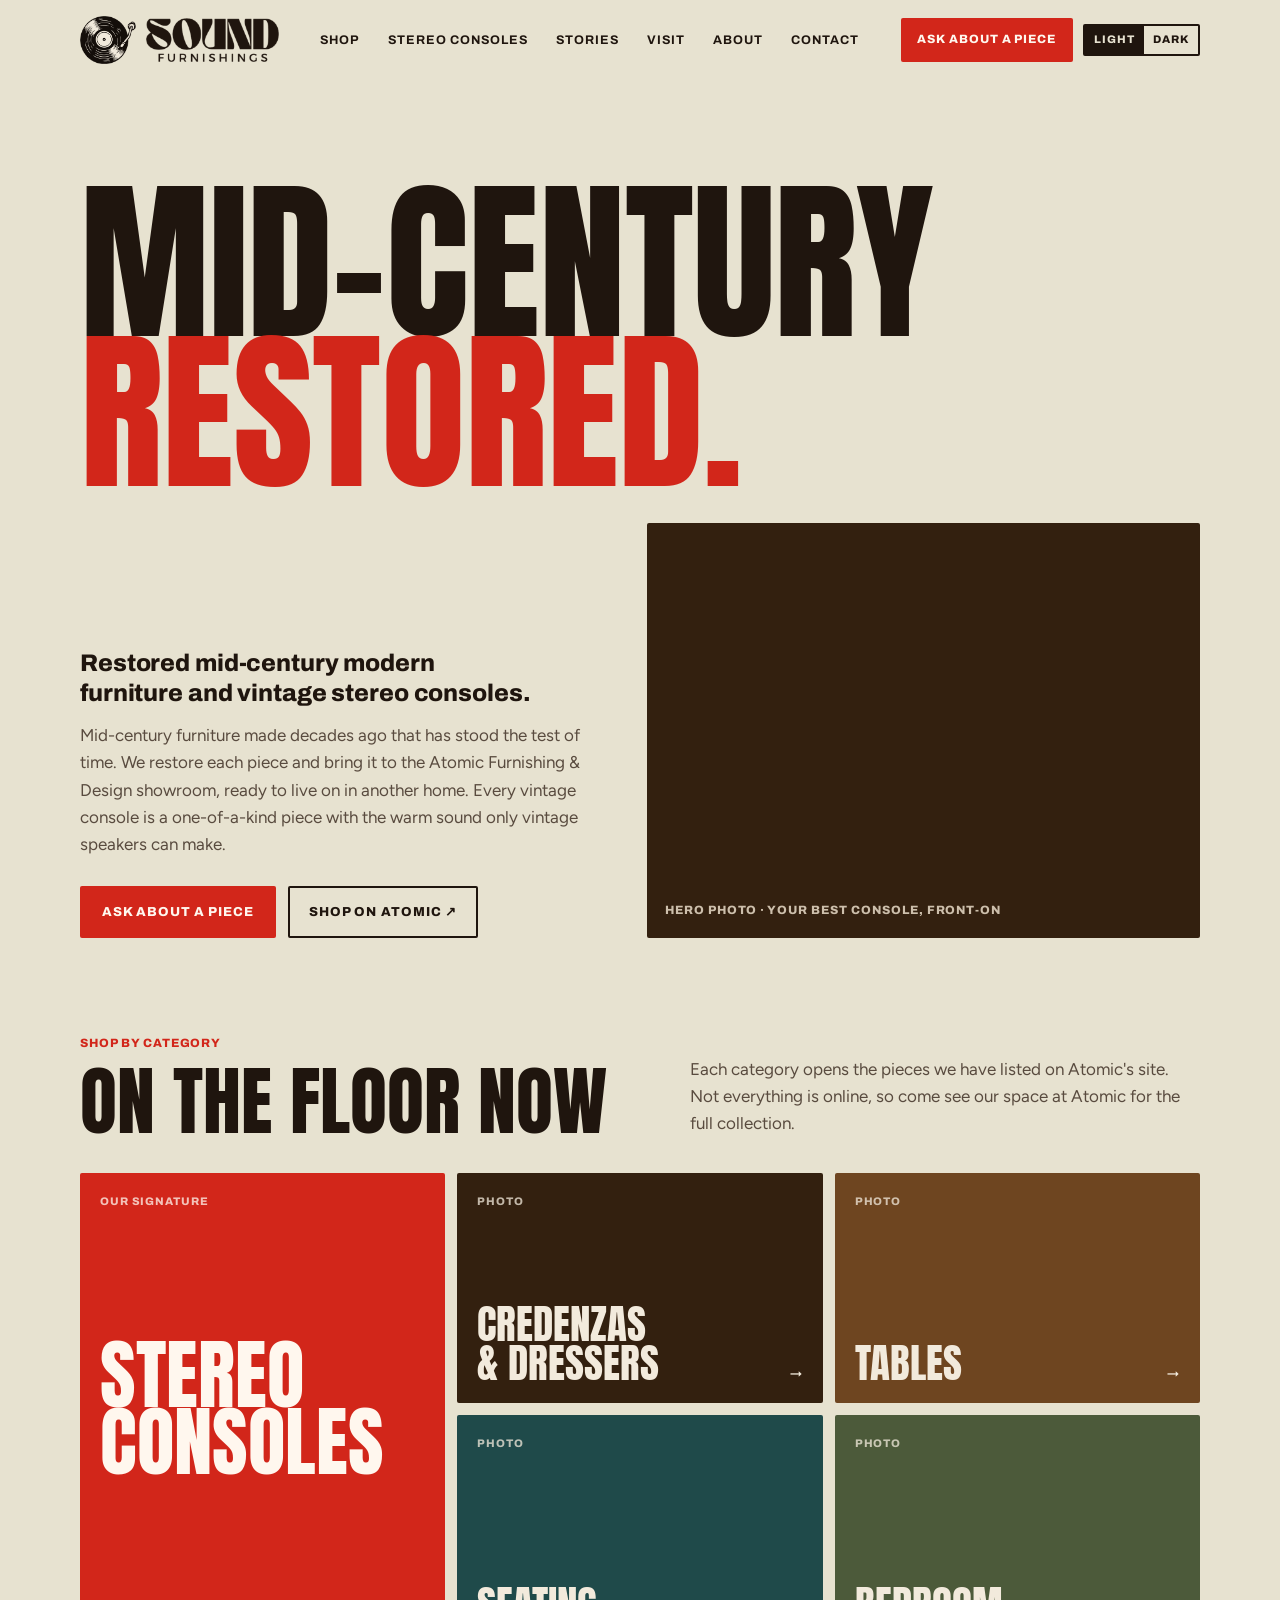
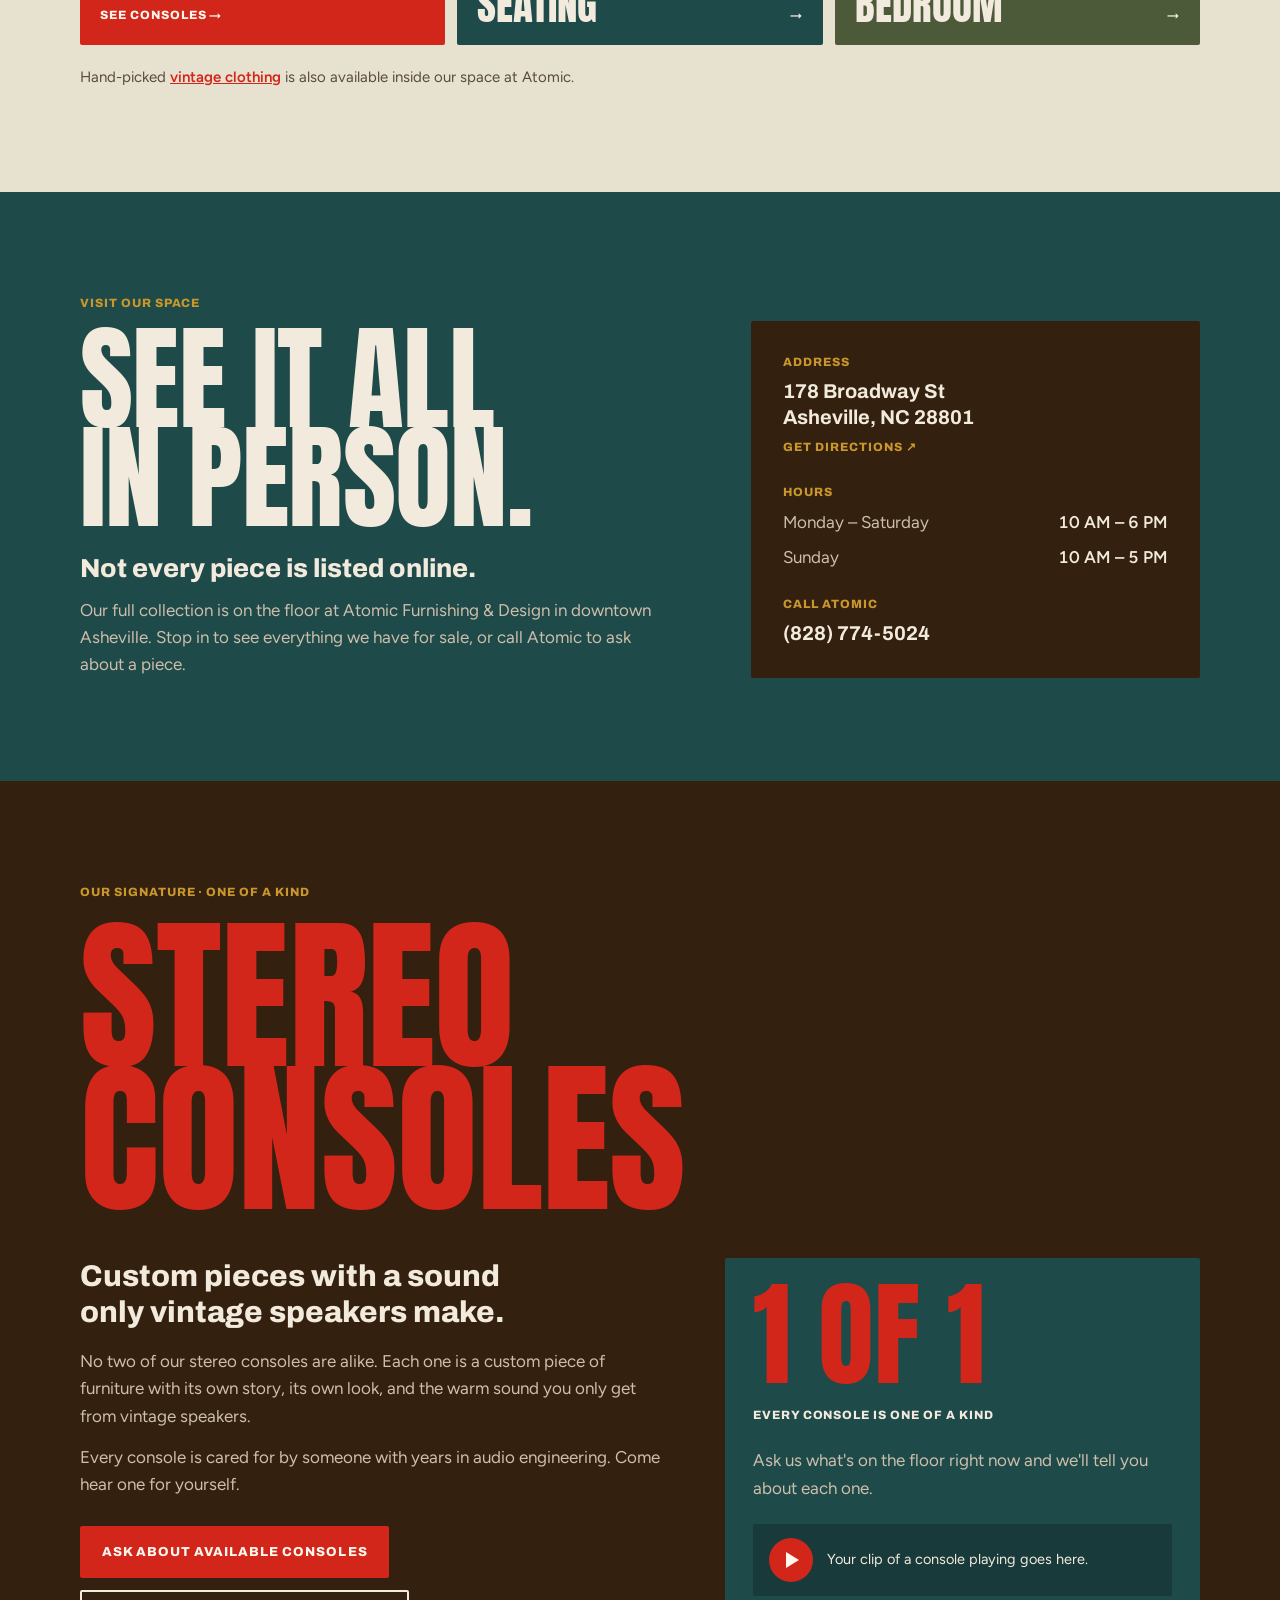
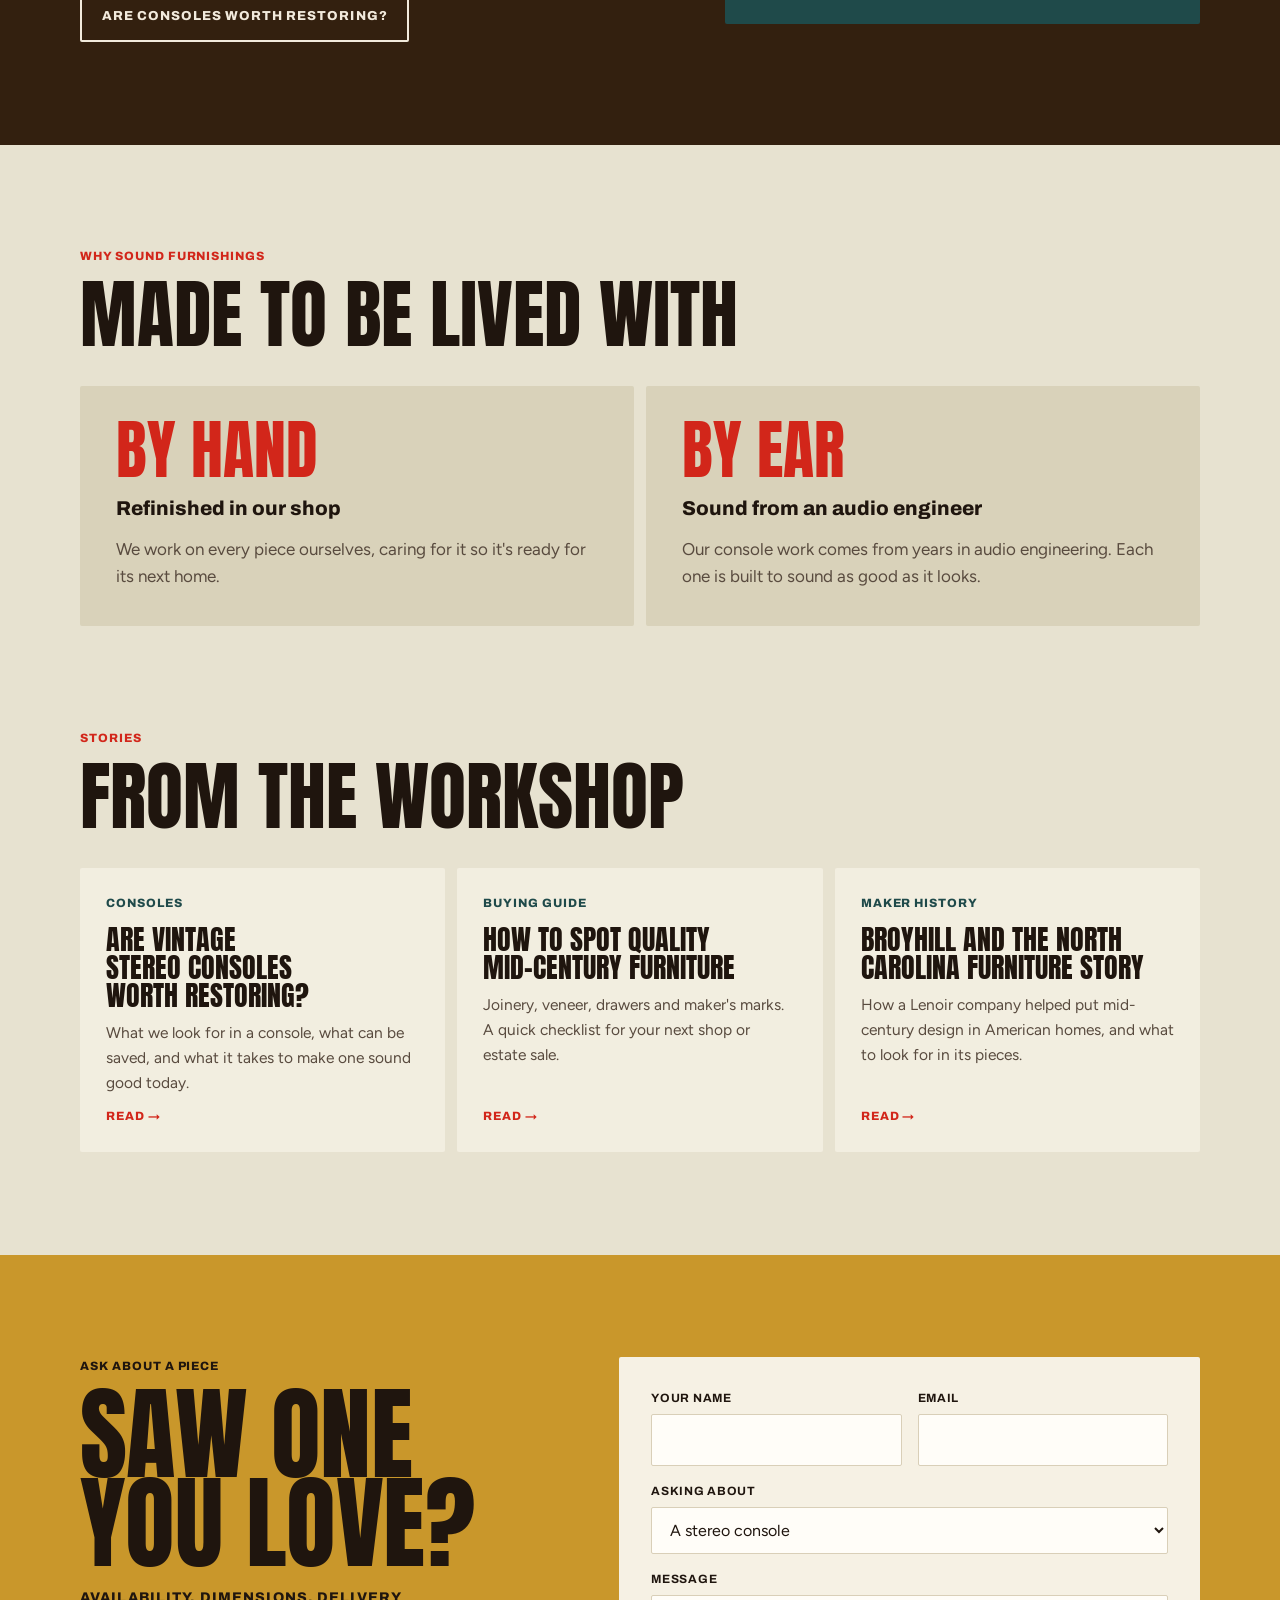
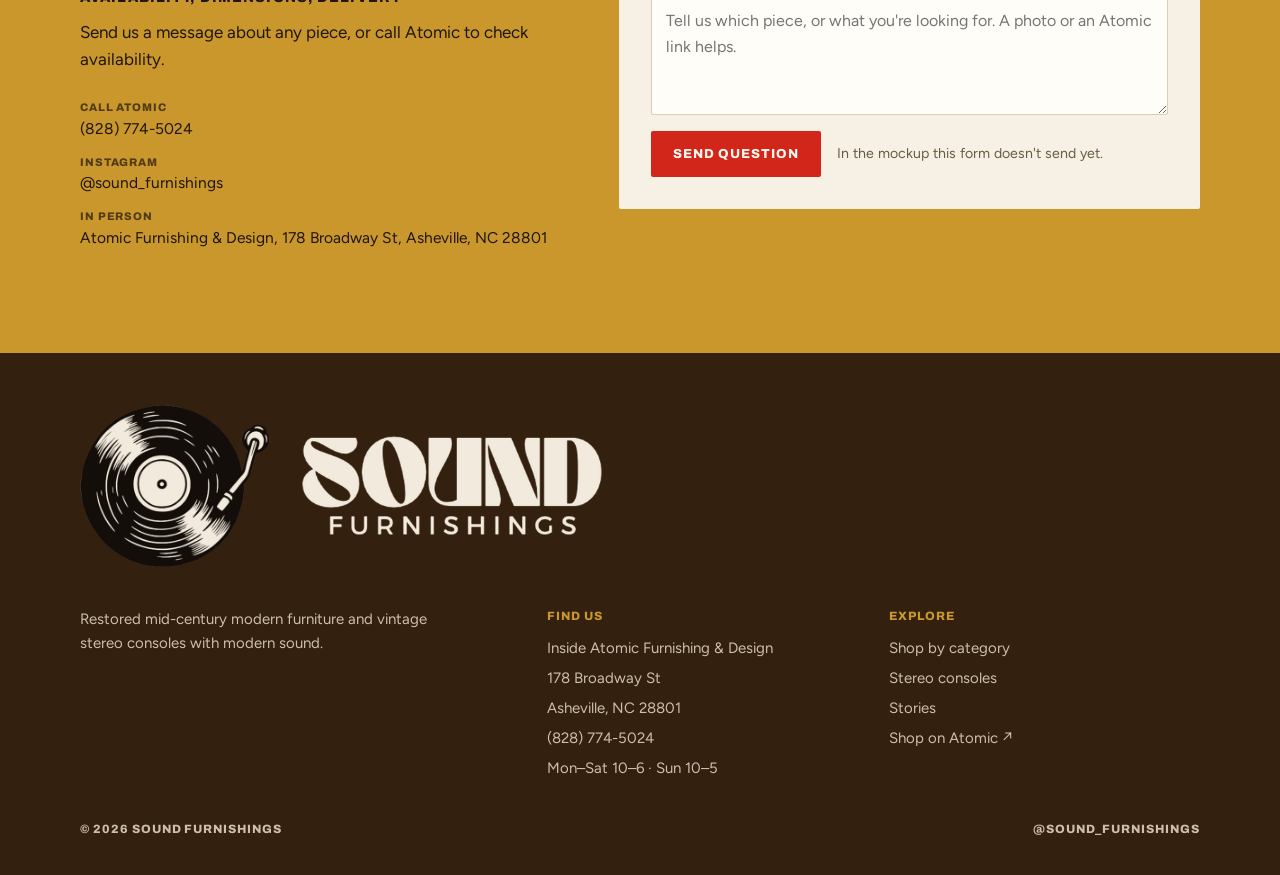
==== index.html @ 441b8314 "Add initial site index page Co-Authored-By: Claude Sonnet 5 <noreply@anthropic.com>" ====
<!doctype html>
<html lang="en">
<head>
<meta charset="utf-8">
<meta name="viewport" content="width=device-width, initial-scale=1">
<meta name="description" content="Restored mid-century modern furniture and vintage stereo consoles. Visit our space inside Atomic Furnishing &amp; Design, 178 Broadway St, Asheville, NC.">
<meta name="theme-color" content="#33200F">
<title>Sound Furnishings | Restored Mid-Century Furniture &amp; Stereo Consoles</title>
<link rel="icon" type="image/png" href="[data-uri]">
<link rel="preconnect" href="https://fonts.googleapis.com">
<link rel="preconnect" href="https://fonts.gstatic.com" crossorigin>
<link rel="stylesheet" href="https://fonts.googleapis.com/css2?family=Anton&family=Archivo:wght@600;700;800&family=Figtree:wght@400;500;600&display=swap">
<style>
/* Layout: poster-scale condensed words paired with tiny caps labels. Flat color fields only: walnut, mustard, teal, MCM red. No rules or illustrations. */
:root{
  --bg:#E7E2D0;
  --surface:#F2EEE0;
  --ink:#1F150E;
  --ink-soft:#594B3F;
  --field:#D9D2BA;
  --red:#D2261A;
  --walnut:#33200F;
  --mustard:#C9972B;
  --teal:#1F4A4A;
  --on-dark:#F2EADC;
  --on-dark-soft:#CDBFAC;
  --font-display:"Anton","Impact","Arial Narrow Bold",sans-serif;
  --font-label:"Archivo","Helvetica Neue",Arial,sans-serif;
  --font-body:"Figtree",system-ui,-apple-system,"Segoe UI",sans-serif;
  --wrap:1200px;
  color-scheme:light;
}
@media (prefers-color-scheme: dark){:root:not([data-theme="light"]){
  --bg:#14100C;--surface:#1D1712;--ink:#F0E7D9;--ink-soft:#B9AC9B;--field:#2A211A;
  --red:#EE4636;--walnut:#2B1B0E;--mustard:#D9AA44;--teal:#2C6363;--on-dark:#F2EADC;--on-dark-soft:#CDBFAC;color-scheme:dark}}
:root[data-theme="dark"]{
  --bg:#14100C;--surface:#1D1712;--ink:#F0E7D9;--ink-soft:#B9AC9B;--field:#2A211A;
  --red:#EE4636;--walnut:#2B1B0E;--mustard:#D9AA44;--teal:#2C6363;--on-dark:#F2EADC;--on-dark-soft:#CDBFAC;color-scheme:dark}

*{box-sizing:border-box}
body{background:var(--bg);color:var(--ink);font-family:var(--font-body);font-size:17px;line-height:1.6}
a{color:inherit}
p{margin:0}
:focus-visible{outline:3px solid var(--mustard);outline-offset:3px}
.wrap{max-width:var(--wrap);margin-inline:auto;padding-inline:clamp(16px,4vw,40px)}

/* Type system: big + small */
.giant{font-family:var(--font-display);font-weight:400;text-transform:uppercase;line-height:.86;letter-spacing:-.005em;margin:0;color:var(--red)}
.label{font-family:var(--font-label);font-weight:800;font-size:12px;letter-spacing:.08em;text-transform:uppercase;margin:0}
h1,h2,h3{margin:0;text-wrap:balance}
h2.head{font-family:var(--font-display);font-weight:400;text-transform:uppercase;font-size:clamp(40px,6vw,76px);line-height:.92}

/* Buttons */
.btn{display:inline-flex;align-items:center;gap:.5em;font-family:var(--font-label);font-weight:800;font-size:13px;letter-spacing:.08em;text-transform:uppercase;text-decoration:none;padding:1.05em 1.5em;border-radius:2px;border:2px solid transparent;cursor:pointer;transition:background .15s,color .15s}
.btn-primary{background:var(--red);color:#FFF7EE}
.btn-primary:hover{background:var(--ink);color:var(--bg)}
.btn-ghost{border-color:currentColor}
.btn-ghost:hover{background:var(--ink);color:var(--bg);border-color:var(--ink)}

/* Header */
header.site{position:sticky;top:env(safe-area-inset-top,0px);z-index:10;background:var(--bg)}
.bar{display:flex;align-items:center;justify-content:space-between;gap:20px;padding-block:16px}
.logo{display:inline-flex;align-items:center;text-decoration:none}
.logo{gap:10px}
.logo img{display:block;height:auto}
.logo .rec{width:clamp(44px,5vw,56px)}
.logo .wm{width:clamp(110px,12vw,133px)}
.wm-cream{display:none!important}
@media (prefers-color-scheme: dark){:root:not([data-theme="light"]) .wm-ink{display:none!important}:root:not([data-theme="light"]) .wm-cream{display:block!important}}
:root[data-theme="dark"] .wm-ink{display:none!important}
:root[data-theme="dark"] .wm-cream{display:block!important}
nav.main{display:flex;align-items:center;gap:28px}
nav.main a{font-family:var(--font-label);font-weight:700;font-size:12.5px;letter-spacing:.08em;text-transform:uppercase;text-decoration:none}
nav.main a:hover{color:var(--red)}
.menu-btn{display:none;background:var(--ink);color:var(--bg);border:0;font-family:var(--font-label);font-weight:800;font-size:12px;letter-spacing:.08em;text-transform:uppercase;padding:.8em 1.1em;border-radius:2px}
.header-cta{padding:.85em 1.2em;font-size:12px}
@media (max-width:880px){
  nav.main{display:none;position:absolute;left:0;right:0;top:100%;flex-direction:column;align-items:flex-start;gap:4px;background:var(--surface);padding:12px clamp(16px,4vw,40px) 20px}
  nav.main.open{display:flex}
  nav.main a{padding:10px 0;font-size:15px}
  .menu-btn{display:inline-block}
  .header-cta{display:none}
}

/* Theme toggle */
.theme-toggle{display:inline-flex;border:2px solid var(--ink);border-radius:2px;overflow:hidden}
.theme-toggle button{background:transparent;color:var(--ink);border:0;font-family:var(--font-label);font-weight:800;font-size:11px;letter-spacing:.08em;text-transform:uppercase;padding:.75em .85em;cursor:pointer;line-height:1}
.theme-toggle button[aria-pressed="true"]{background:var(--ink);color:var(--bg)}
.theme-toggle button:not([aria-pressed="true"]):hover{color:var(--red)}
@media (max-width:520px){
  .bar{gap:10px}
  .logo .rec{display:none}
  .logo .wm{width:104px}
  .theme-toggle button{padding:.7em .6em;font-size:10.5px}
  .menu-btn{padding:.75em .8em}
}

/* Hero */
.hero{padding-block:clamp(36px,6vw,72px) clamp(56px,8vw,96px)}
.hero .top{display:flex;justify-content:space-between;gap:16px;flex-wrap:wrap}
.hero .giant{font-size:clamp(60px,13.6vw,196px);margin-block:clamp(20px,3vw,36px)}
.hero .giant span{display:block}
.hero .giant .ink{color:var(--ink)}
.hero-grid{display:grid;grid-template-columns:1fr 1.1fr;gap:clamp(28px,5vw,64px);align-items:end}
.hero-grid>*{min-width:0}
.hero h1{font-family:var(--font-label);font-weight:800;font-size:clamp(19px,2vw,24px);line-height:1.25;letter-spacing:-.005em}
.hero .lede{margin-top:14px;color:var(--ink-soft);max-width:32em}
.actions{display:flex;flex-wrap:wrap;gap:12px;margin-top:28px}
.photo{position:relative;background:var(--walnut);color:var(--on-dark-soft);border-radius:2px;display:flex;align-items:flex-end;padding:18px;max-width:100%}
.photo.hero-photo{aspect-ratio:4/3}
@media (max-width:880px){.hero-grid{grid-template-columns:1fr}}

/* Categories */
section{padding-block:clamp(56px,8vw,104px)}
.sec-head{display:flex;justify-content:space-between;align-items:end;gap:24px;flex-wrap:wrap;margin-bottom:36px}
.sec-head .label{margin-bottom:14px;color:var(--red)}
.sec-head .note{color:var(--ink-soft);max-width:30em}
.cats{display:grid;grid-template-columns:repeat(3,1fr);gap:12px}
.cat{display:flex;flex-direction:column;justify-content:space-between;gap:24px;min-height:230px;padding:20px;border-radius:2px;text-decoration:none;color:var(--on-dark);background:var(--tone)}
.cat h3{font-family:var(--font-display);font-weight:400;text-transform:uppercase;font-size:clamp(30px,3.2vw,42px);line-height:.95}
.cat .foot{display:flex;justify-content:space-between;gap:12px;align-items:end}
.cat .label{opacity:.75;font-size:11px}
.cat .go{font-family:var(--font-label);font-weight:800;font-size:12px;letter-spacing:.08em;text-transform:uppercase}
.cat:hover h3{color:var(--bg)}
.cat.feature{grid-row:span 2;min-height:472px;background:var(--red);color:#FFF7EE}
.cat.feature h3{font-size:clamp(48px,6vw,84px);line-height:.88}
.cat.feature:hover h3{color:var(--walnut)}
.extra{margin-top:20px;font-size:15px;color:var(--ink-soft)}
.extra a{color:var(--red);font-weight:600}
@media (max-width:880px){.cats{grid-template-columns:1fr 1fr}.cat.feature{grid-row:auto;grid-column:span 2;min-height:300px}}
@media (max-width:520px){.cats{grid-template-columns:1fr}.cat.feature{grid-column:auto}.cat{min-height:180px}}

/* Visit */
.visit{background:var(--teal);color:var(--on-dark)}
.visit .label{color:var(--mustard)}
.visit .giant{color:var(--on-dark);font-size:clamp(56px,9vw,128px);margin-block:16px 26px}
.visit-grid{display:grid;grid-template-columns:1.15fr .85fr;gap:clamp(32px,5vw,72px);align-items:end}
.visit-grid>*{min-width:0}
.visit-h{font-family:var(--font-label);font-weight:800;font-size:clamp(20px,2.2vw,26px);line-height:1.2;margin-bottom:12px}
.visit-copy{color:var(--on-dark-soft);max-width:34em}
.visit-card{background:var(--walnut);border-radius:2px;padding:clamp(22px,3vw,32px);display:grid;gap:24px}
.visit-card .label{margin-bottom:6px}
.big-line{font-family:var(--font-label);font-weight:700;font-size:20px;line-height:1.3}
.big-line a{text-decoration:none}
.maplink{display:inline-block;margin-top:8px;font-family:var(--font-label);font-weight:800;font-size:12px;letter-spacing:.08em;text-transform:uppercase;color:var(--mustard);text-decoration:none}
.hours{margin:0;display:grid;gap:8px;font-variant-numeric:tabular-nums}
.hours div{display:flex;justify-content:space-between;gap:16px;flex-wrap:wrap}
.hours dt{color:var(--on-dark-soft)}
.hours dd{margin:0;font-weight:600}
@media (max-width:880px){.visit-grid{grid-template-columns:1fr}}

/* Signature */
.signature{background:var(--walnut);color:var(--on-dark)}
.signature .label{color:var(--mustard)}
.signature .giant{font-size:clamp(64px,13vw,188px);margin-block:22px clamp(28px,4vw,48px)}
.sig-grid{display:grid;grid-template-columns:1.1fr .9fr;gap:clamp(32px,5vw,72px);align-items:start}
.sig-grid>*{min-width:0}
.signature h2{font-family:var(--font-label);font-weight:800;font-size:clamp(22px,2.4vw,30px);line-height:1.2;margin-bottom:18px}
.signature .body{color:var(--on-dark-soft);max-width:36em;display:grid;gap:14px}
.signature .btn-ghost{color:var(--on-dark)}
.signature .btn-ghost:hover{background:var(--on-dark);color:var(--walnut);border-color:var(--on-dark)}
.spec{background:var(--teal);border-radius:2px;padding:28px;display:grid;gap:22px}
.oneofone{font-family:var(--font-display);text-transform:uppercase;color:var(--red);font-size:clamp(72px,9vw,128px);line-height:.85;margin:0}
.spec dl{margin:0;display:grid;gap:18px}
.spec dt{font-family:var(--font-label);font-weight:800;font-size:11.5px;letter-spacing:.08em;text-transform:uppercase;color:var(--mustard);margin-bottom:2px}
.spec dd{margin:0;font-size:16px}
.listen{display:flex;align-items:center;gap:14px;background:rgba(0,0,0,.22);padding:14px 16px;border-radius:2px;font-size:14.5px}
.play{flex:none;width:44px;height:44px;border-radius:50%;background:var(--red);display:grid;place-items:center}
.play::before{content:"";border-left:13px solid #FFF7EE;border-block:8px solid transparent;margin-left:4px}
@media (max-width:880px){.sig-grid{grid-template-columns:1fr}}

/* Pillars */
.pillars{display:grid;grid-template-columns:1fr 1fr;gap:12px}
.pillar{background:var(--field);border-radius:2px;padding:clamp(24px,3vw,36px);display:grid;gap:12px;align-content:start}
.pillar .num{font-family:var(--font-display);font-size:clamp(44px,5vw,64px);line-height:.9;color:var(--red);text-transform:uppercase}
.pillar h3{font-family:var(--font-label);font-weight:800;font-size:20px}
.pillar p{color:var(--ink-soft)}
@media (max-width:700px){.pillars{grid-template-columns:1fr}}

/* Stories */
.stories{display:grid;grid-template-columns:repeat(3,1fr);gap:12px}
.story{background:var(--surface);border-radius:2px;padding:26px;display:flex;flex-direction:column;gap:12px;text-decoration:none}
.story .label{color:var(--teal)}
.story h3{font-family:var(--font-display);font-weight:400;text-transform:uppercase;font-size:28px;line-height:1}
.story p{color:var(--ink-soft);font-size:15.5px}
.story .more{margin-top:auto;font-family:var(--font-label);font-weight:800;font-size:12px;letter-spacing:.08em;text-transform:uppercase;color:var(--red)}
.story:hover h3{color:var(--red)}
@media (prefers-color-scheme: dark){:root:not([data-theme="light"]) .story .label{color:var(--mustard)}}
:root[data-theme="dark"] .story .label{color:var(--mustard)}
@media (max-width:880px){.stories{grid-template-columns:1fr}}

/* Ask */
.ask{background:var(--mustard);color:#1F150E}
.ask-grid{display:grid;grid-template-columns:.9fr 1.1fr;gap:clamp(32px,5vw,72px);align-items:start}
.ask-grid>*{min-width:0}
.ask .giant{color:#1F150E;font-size:clamp(56px,8vw,112px);margin-block:14px 20px}
.ask .intro{max-width:28em}
.ask .direct{margin-top:26px;display:grid;gap:12px;font-size:15.5px}
.ask .direct .label{font-size:11px;opacity:.7;display:block}
form{display:grid;grid-template-columns:1fr 1fr;gap:16px;background:#F6F1E4;padding:clamp(20px,3vw,32px);border-radius:2px}
.field{display:grid;gap:6px;min-width:0}
.field.full{grid-column:1/-1}
label{font-family:var(--font-label);font-weight:700;font-size:12px;letter-spacing:.06em;text-transform:uppercase}
input,select,textarea{font:inherit;font-size:16px;color:#1F150E;background:#FFFDF8;border:1px solid #D9CFB8;border-radius:2px;padding:.75em .85em;width:100%;color-scheme:light}
textarea{min-height:120px;resize:vertical}
input:focus,select:focus,textarea:focus{outline:2px solid var(--red);outline-offset:1px}
.form-foot{grid-column:1/-1;display:flex;align-items:center;gap:16px;flex-wrap:wrap}
.form-foot small{color:#6B5B44}
.form-foot .btn-primary:hover{background:#1F150E;color:#F6F1E4}
.sent{grid-column:1/-1;padding:14px 16px;border-radius:2px;background:#1F4A4A;color:#F2EADC}
@media (max-width:880px){.ask-grid{grid-template-columns:1fr}}
@media (max-width:520px){form{grid-template-columns:1fr}}

/* Footer */
footer{background:var(--walnut);color:var(--on-dark-soft);padding-block:52px 36px;font-size:15px}
.foot-logo{display:flex;align-items:center;gap:clamp(16px,3vw,32px);margin-bottom:40px;flex-wrap:wrap}
.foot-logo img{display:block;height:auto;max-width:100%}
.foot-logo img:first-child{width:clamp(110px,16vw,190px)}
.foot-logo img:last-child{width:clamp(180px,26vw,300px)}
.foot-grid{display:grid;grid-template-columns:1.4fr 1fr 1fr;gap:32px}
footer .label{color:var(--mustard);margin-bottom:10px}
footer ul{list-style:none;margin:0;padding:0;display:grid;gap:6px}
footer a{text-decoration:none}
footer a:hover{color:var(--on-dark)}
.foot-base{margin-top:40px;display:flex;justify-content:space-between;gap:12px;flex-wrap:wrap}
.foot-base .label{color:var(--on-dark-soft);margin:0}
@media (max-width:760px){.foot-grid{grid-template-columns:1fr}}

.mock-flag{background:var(--ink);color:var(--bg);font-family:var(--font-label);font-weight:700;font-size:12px;letter-spacing:.06em;text-transform:uppercase;text-align:center;padding:9px 16px}

html{-webkit-text-size-adjust:100%}
body{margin:0}
img{max-width:100%}
[hidden]{display:none!important}
</style>
</head>
<body>
<header class="site">
  <div class="wrap bar">
    <a class="logo" href="#top" aria-label="Sound Furnishings home"><img class="rec" src="[data-uri]" alt="" width="56" height="48"><img class="wm wm-ink" src="[data-uri]" alt="Sound Furnishings" width="133" height="44"><img class="wm wm-cream" src="[data-uri]" alt="Sound Furnishings" width="133" height="44"></a>
    <nav class="main" id="nav" aria-label="Main">
      <a href="#shop">Shop</a>
      <a href="#consoles">Stereo Consoles</a>
      <a href="#stories">Stories</a>
      <a href="#visit">Visit</a>
      <a href="#about">About</a>
      <a href="#ask">Contact</a>
    </nav>
    <div style="display:flex;gap:10px;align-items:center">
      <a class="btn btn-primary header-cta" href="#ask">Ask about a piece</a>
      <div class="theme-toggle" role="group" aria-label="Color theme">
        <button type="button" id="t-light" data-set="light">Light</button>
        <button type="button" id="t-dark" data-set="dark">Dark</button>
      </div>
      <button class="menu-btn" id="menuBtn" aria-expanded="false" aria-controls="nav">Menu</button>
    </div>
  </div>
</header>

<main id="top">
  <section class="hero">
    <div class="wrap">
      <p class="giant" aria-hidden="true"><span class="ink">Mid-Century</span><span>Restored.</span></p>
      <div class="hero-grid">
        <div>
          <h1>Restored mid-century modern furniture and vintage stereo consoles.</h1>
          <p class="lede">Mid-century furniture made decades ago that has stood the test of time. We restore each piece and bring it to the Atomic Furnishing &amp; Design showroom, ready to live on in another home. Every vintage console is a one-of-a-kind piece with the warm sound only vintage speakers can make.</p>
          <div class="actions">
            <a class="btn btn-primary" href="#ask">Ask about a piece</a>
            <a class="btn btn-ghost" href="https://atomicfurnishings.com/collections/sound-furnishings">Shop on Atomic ↗</a>
          </div>
        </div>
        <div class="photo hero-photo" role="img" aria-label="Photo placeholder"><span class="label">Hero photo · your best console, front-on</span></div>
      </div>
    </div>
  </section>

  <section id="shop" style="padding-top:0">
    <div class="wrap">
      <div class="sec-head">
        <div>
          <p class="label">Shop by category</p>
          <h2 class="head">On the floor now</h2>
        </div>
        <p class="note">Each category opens the pieces we have listed on Atomic's site. Not everything is online, so come see our space at Atomic for the full collection.</p>
      </div>
      <div class="cats">
        <a class="cat feature" href="#consoles">
          <span class="label">Our signature</span>
          <h3>Stereo<br>Consoles</h3>
          <div class="foot"><span class="go">See consoles →</span></div>
        </a>
        <a class="cat" href="#" style="--tone:var(--walnut)">
          <span class="label">Photo</span>
          <div class="foot"><h3>Credenzas &amp; Dressers</h3><span class="go">→</span></div>
        </a>
        <a class="cat" href="#" style="--tone:#6E4520">
          <span class="label">Photo</span>
          <div class="foot"><h3>Tables</h3><span class="go">→</span></div>
        </a>
        <a class="cat" href="#" style="--tone:var(--teal)">
          <span class="label">Photo</span>
          <div class="foot"><h3>Seating</h3><span class="go">→</span></div>
        </a>
        <a class="cat" href="#" style="--tone:#4C5A3A">
          <span class="label">Photo</span>
          <div class="foot"><h3>Bedroom</h3><span class="go">→</span></div>
        </a>
      </div>
      <p class="extra">Hand-picked <a href="#visit">vintage clothing</a> is also available inside our space at Atomic.</p>
    </div>
  </section>

  <section class="visit" id="visit">
    <div class="wrap visit-grid">
      <div>
        <p class="label">Visit our space</p>
        <p class="giant" aria-hidden="true">See it all<br>in person.</p>
        <h2 class="visit-h">Not every piece is listed online.</h2>
        <p class="visit-copy">Our full collection is on the floor at Atomic Furnishing &amp; Design in downtown Asheville. Stop in to see everything we have for sale, or call Atomic to ask about a piece.</p>
      </div>
      <div class="visit-card">
        <div>
          <p class="label">Address</p>
          <p class="big-line">178 Broadway St<br>Asheville, NC 28801</p>
          <a class="maplink" href="https://www.google.com/maps/search/?api=1&amp;query=Atomic+Furnishing+and+Design+178+Broadway+St+Asheville+NC+28801">Get directions ↗</a>
        </div>
        <div>
          <p class="label">Hours</p>
          <dl class="hours">
            <div><dt>Monday – Saturday</dt><dd>10 AM – 6 PM</dd></div>
            <div><dt>Sunday</dt><dd>10 AM – 5 PM</dd></div>
          </dl>
        </div>
        <div>
          <p class="label">Call Atomic</p>
          <p class="big-line"><a href="tel:+18287745024">(828) 774-5024</a></p>
        </div>
      </div>
    </div>
  </section>

  <section class="signature" id="consoles">
    <div class="wrap">
      <p class="label">Our signature · One of a kind</p>
      <p class="giant" aria-hidden="true">Stereo<br>Consoles</p>
      <div class="sig-grid">
        <div>
          <h2>Custom pieces with a sound only vintage speakers make.</h2>
          <div class="body">
            <p>No two of our stereo consoles are alike. Each one is a custom piece of furniture with its own story, its own look, and the warm sound you only get from vintage speakers.</p>
            <p>Every console is cared for by someone with years in audio engineering. Come hear one for yourself.</p>
          </div>
          <div class="actions">
            <a class="btn btn-primary" href="#ask">Ask about available consoles</a>
            <a class="btn btn-ghost" href="#stories">Are consoles worth restoring?</a>
          </div>
        </div>
        <aside class="spec" aria-label="Every console is one of a kind">
          <p class="oneofone" aria-hidden="true">1 of 1</p>
          <p class="label" style="color:var(--on-dark)">Every console is one of a kind</p>
          <p style="color:var(--on-dark-soft)">Ask us what's on the floor right now and we'll tell you about each one.</p>
          <div class="listen"><span class="play" aria-hidden="true"></span><span>Your clip of a console playing goes here.</span></div>
        </aside>
      </div>
    </div>
  </section>

  <section id="about">
    <div class="wrap">
      <div class="sec-head">
        <div>
          <p class="label">Why Sound Furnishings</p>
          <h2 class="head">Made to be lived with</h2>
        </div>
      </div>
      <div class="pillars">
        <div class="pillar">
          <span class="num">By hand</span>
          <h3>Refinished in our shop</h3>
          <p>We work on every piece ourselves, caring for it so it's ready for its next home.</p>
        </div>
        <div class="pillar">
          <span class="num">By ear</span>
          <h3>Sound from an audio engineer</h3>
          <p>Our console work comes from years in audio engineering. Each one is built to sound as good as it looks.</p>
        </div>
      </div>
    </div>
  </section>

  <section id="stories" style="padding-top:0">
    <div class="wrap">
      <div class="sec-head">
        <div>
          <p class="label">Stories</p>
          <h2 class="head">From the workshop</h2>
        </div>
      </div>
      <div class="stories">
        <a class="story" href="#">
          <span class="label">Consoles</span>
          <h3>Are vintage stereo consoles worth restoring?</h3>
          <p>What we look for in a console, what can be saved, and what it takes to make one sound good today.</p>
          <span class="more">Read →</span>
        </a>
        <a class="story" href="#">
          <span class="label">Buying guide</span>
          <h3>How to spot quality mid-century furniture</h3>
          <p>Joinery, veneer, drawers and maker's marks. A quick checklist for your next shop or estate sale.</p>
          <span class="more">Read →</span>
        </a>
        <a class="story" href="#">
          <span class="label">Maker history</span>
          <h3>Broyhill and the North Carolina furniture story</h3>
          <p>How a Lenoir company helped put mid-century design in American homes, and what to look for in its pieces.</p>
          <span class="more">Read →</span>
        </a>
      </div>
    </div>
  </section>

  <section class="ask" id="ask">
    <div class="wrap ask-grid">
      <div>
        <p class="label">Ask about a piece</p>
        <p class="giant" aria-hidden="true">Saw one<br>you love?</p>
        <h2 class="label" style="font-size:14px;margin-bottom:10px">Availability, dimensions, delivery</h2>
        <p class="intro">Send us a message about any piece, or call Atomic to check availability.</p>
        <div class="direct">
          <div><span class="label">Call Atomic</span><a href="tel:+18287745024" style="text-decoration:none">(828) 774-5024</a></div>
          <div><span class="label">Instagram</span>@sound_furnishings</div>
          <div><span class="label">In person</span>Atomic Furnishing &amp; Design, 178 Broadway St, Asheville, NC 28801</div>
        </div>
      </div>
      <form id="askForm">
        <div class="field"><label for="f-name">Your name</label><input id="f-name" name="name" autocomplete="name" required></div>
        <div class="field"><label for="f-email">Email</label><input id="f-email" name="email" type="email" autocomplete="email" required></div>
        <div class="field full"><label for="f-type">Asking about</label>
          <select id="f-type" name="type">
            <option>A stereo console</option><option>A specific piece I saw</option><option>Credenzas or dressers</option><option>Seating</option><option>Tables</option><option>Something else</option>
          </select></div>
        <div class="field full"><label for="f-msg">Message</label><textarea id="f-msg" name="message" placeholder="Tell us which piece, or what you're looking for. A photo or an Atomic link helps."></textarea></div>
        <div class="form-foot"><button class="btn btn-primary" type="submit">Send question</button><small>In the mockup this form doesn't send yet.</small></div>
        <p class="sent" id="sent" hidden>Thanks. On the live site this goes straight to your inbox.</p>
      </form>
    </div>
  </section>
</main>

<footer>
  <div class="wrap">
    <div class="foot-logo"><img src="[data-uri]" alt="" width="211" height="180"><img src="[data-uri]" alt="Sound Furnishings" width="300" height="99"></div>
    <div class="foot-grid">
      <div><p style="max-width:26em">Restored mid-century modern furniture and vintage stereo consoles with modern sound.</p></div>
      <div>
        <p class="label">Find us</p>
        <ul><li>Inside Atomic Furnishing &amp; Design</li><li>178 Broadway St</li><li>Asheville, NC 28801</li><li><a href="tel:+18287745024">(828) 774-5024</a></li><li>Mon–Sat 10–6 · Sun 10–5</li></ul>
      </div>
      <div>
        <p class="label">Explore</p>
        <ul><li><a href="#shop">Shop by category</a></li><li><a href="#consoles">Stereo consoles</a></li><li><a href="#stories">Stories</a></li><li><a href="https://atomicfurnishings.com/collections/sound-furnishings">Shop on Atomic ↗</a></li></ul>
      </div>
    </div>
    <div class="foot-base"><p class="label">© 2026 Sound Furnishings</p><p class="label">@sound_furnishings</p></div>
  </div>
</footer>

<script>
(function(){
  const root=document.documentElement;
  const sys=()=>window.matchMedia&&matchMedia('(prefers-color-scheme: dark)').matches?'dark':'light';
  let saved=null; try{saved=localStorage.getItem('sf-theme')}catch(e){}
  const apply=t=>{root.setAttribute('data-theme',t);
    document.querySelectorAll('.theme-toggle button').forEach(b=>b.setAttribute('aria-pressed',b.dataset.set===t))};
  apply(saved||sys());
  document.querySelectorAll('.theme-toggle button').forEach(b=>b.addEventListener('click',()=>{
    apply(b.dataset.set); try{localStorage.setItem('sf-theme',b.dataset.set)}catch(e){}
  }));
})();
const btn=document.getElementById('menuBtn'),nav=document.getElementById('nav');
btn.addEventListener('click',()=>{const o=nav.classList.toggle('open');btn.setAttribute('aria-expanded',o)});
nav.addEventListener('click',e=>{if(e.target.tagName==='A'){nav.classList.remove('open');btn.setAttribute('aria-expanded','false')}});
document.getElementById('askForm').addEventListener('submit',e=>{e.preventDefault();document.getElementById('sent').hidden=false});
</script>
</body>
</html>
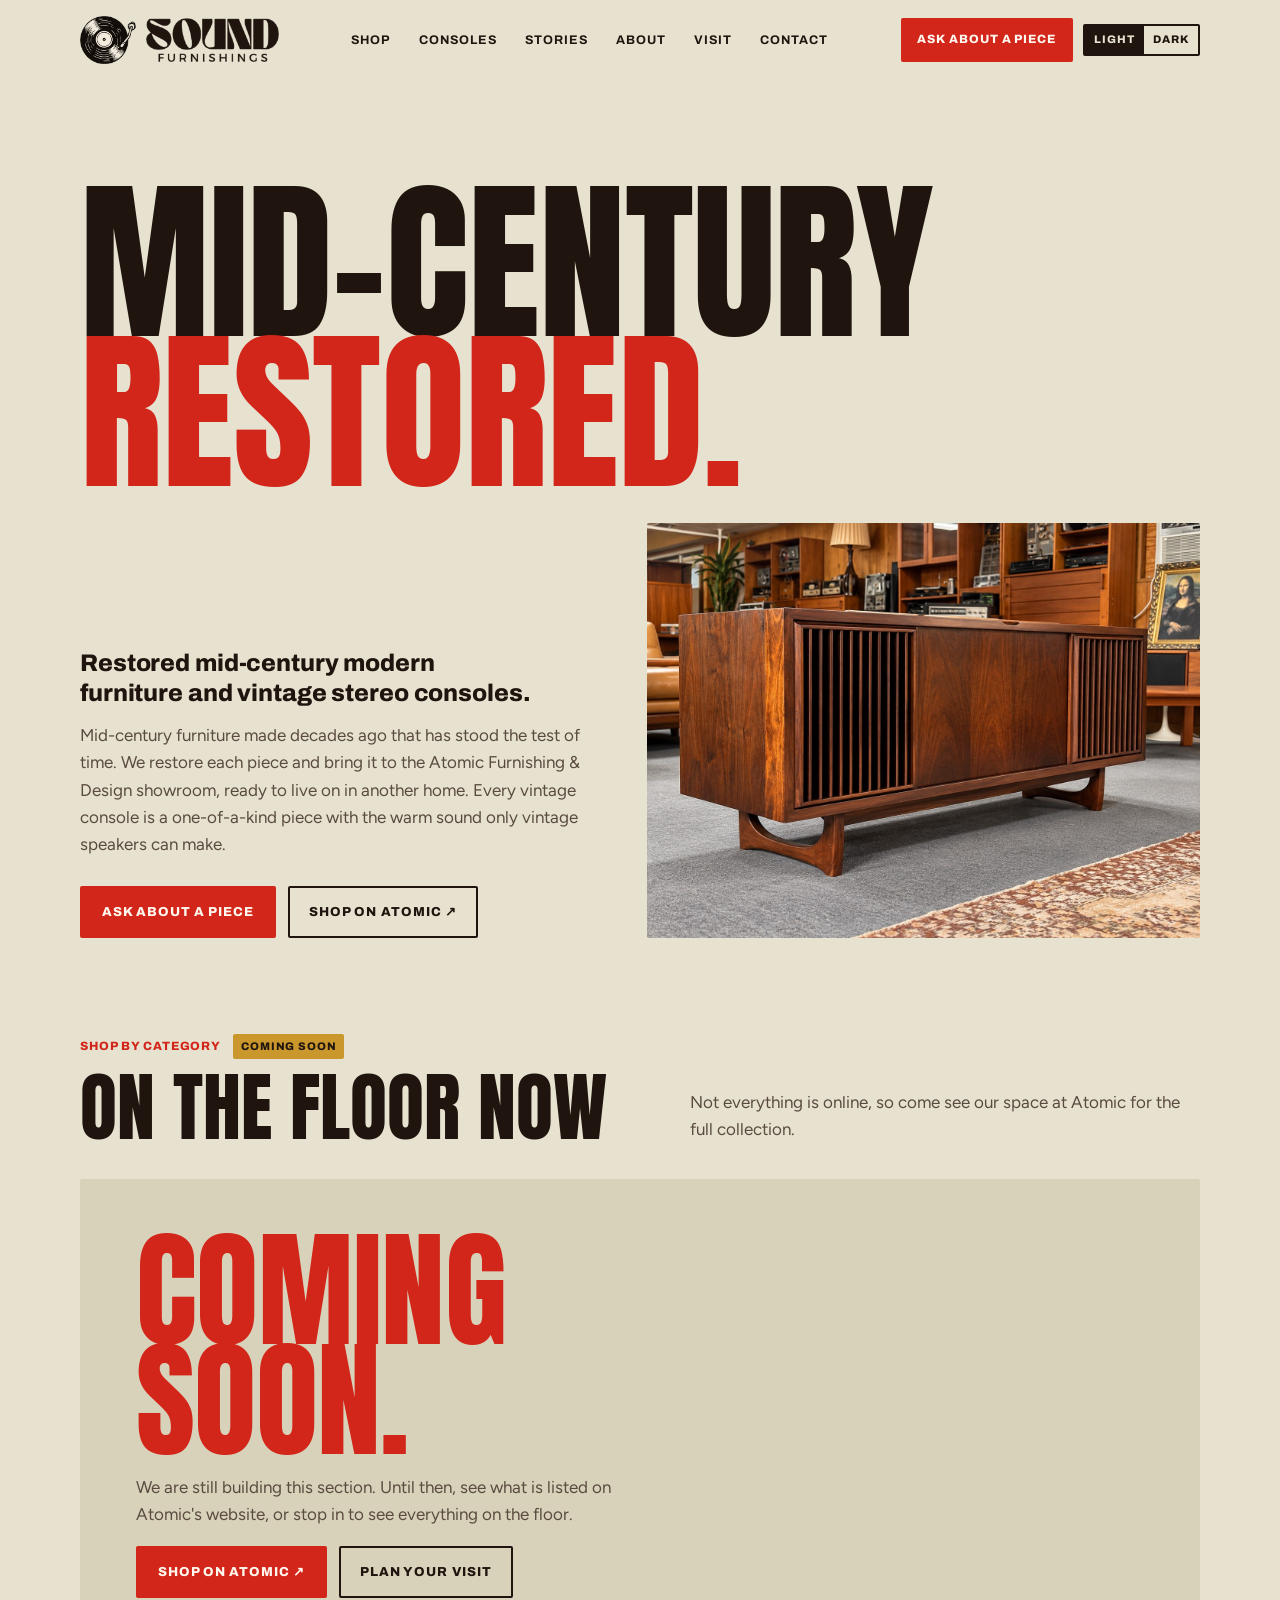
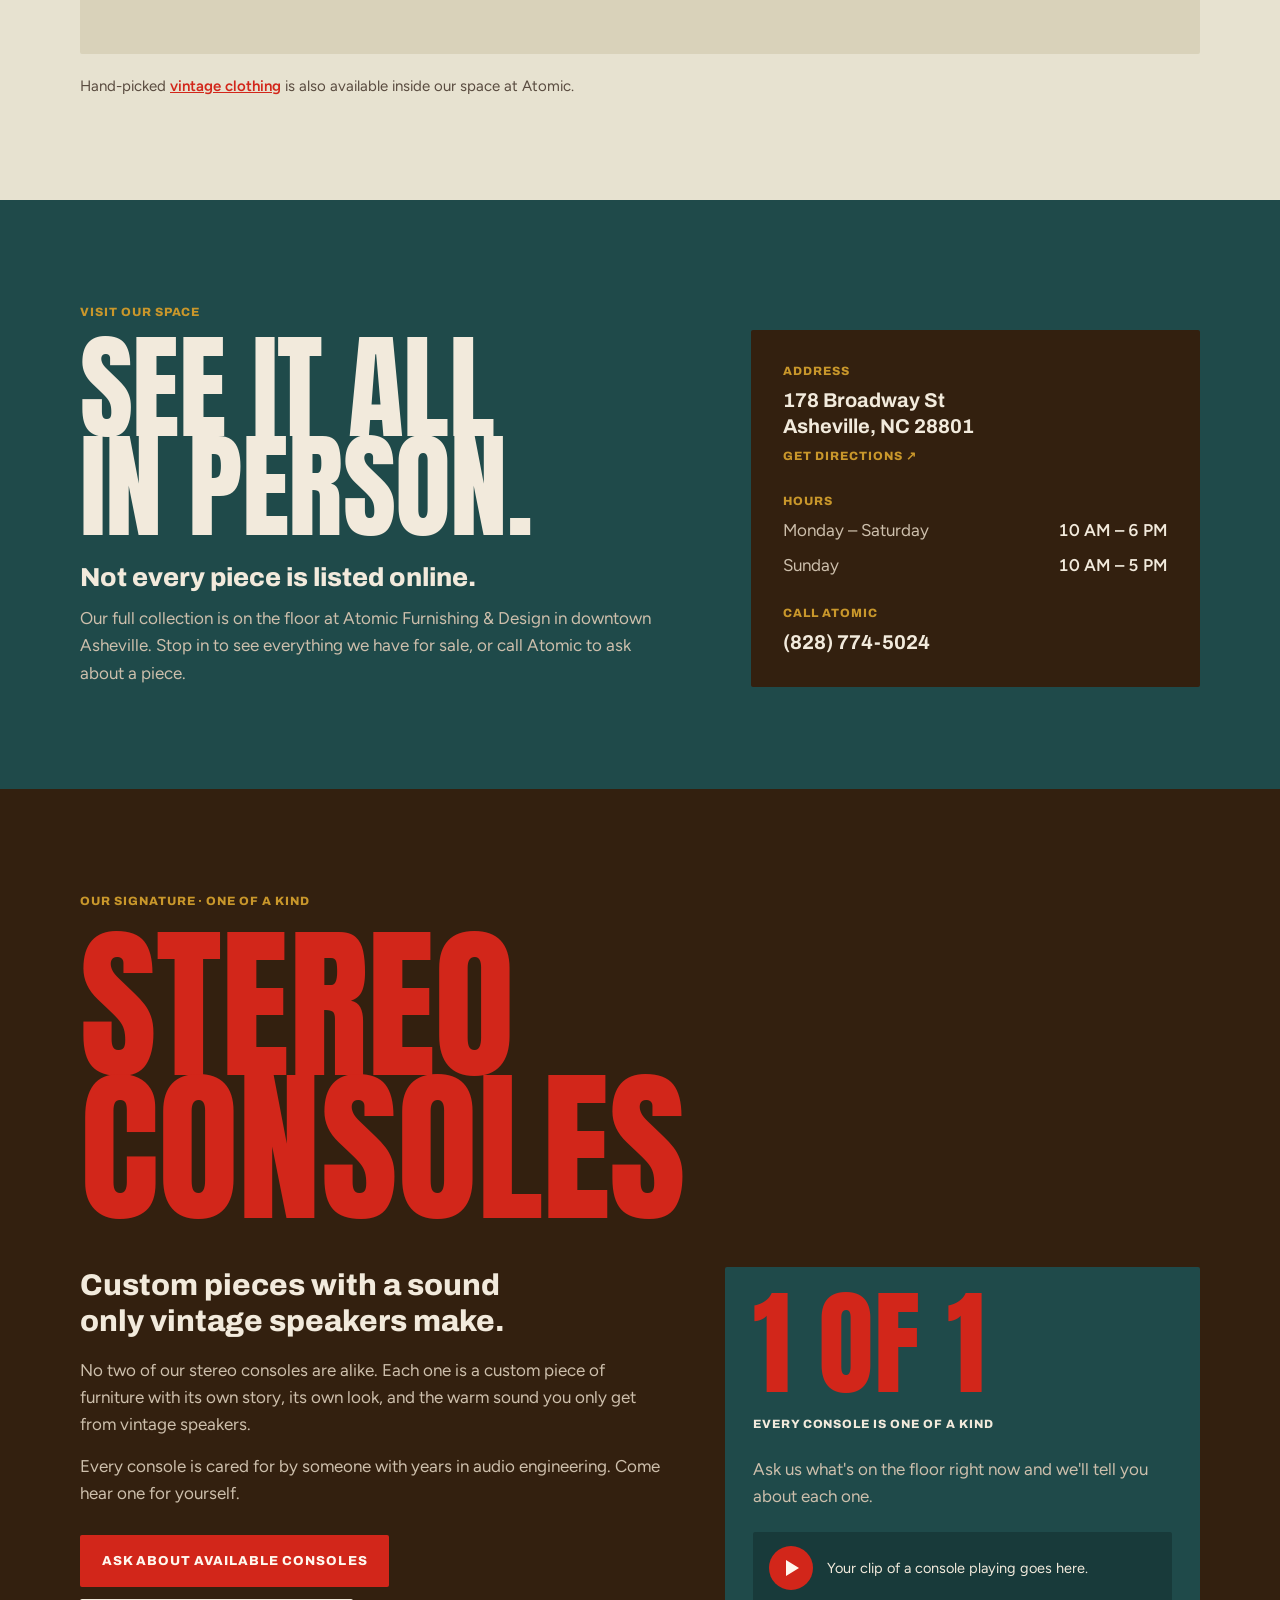
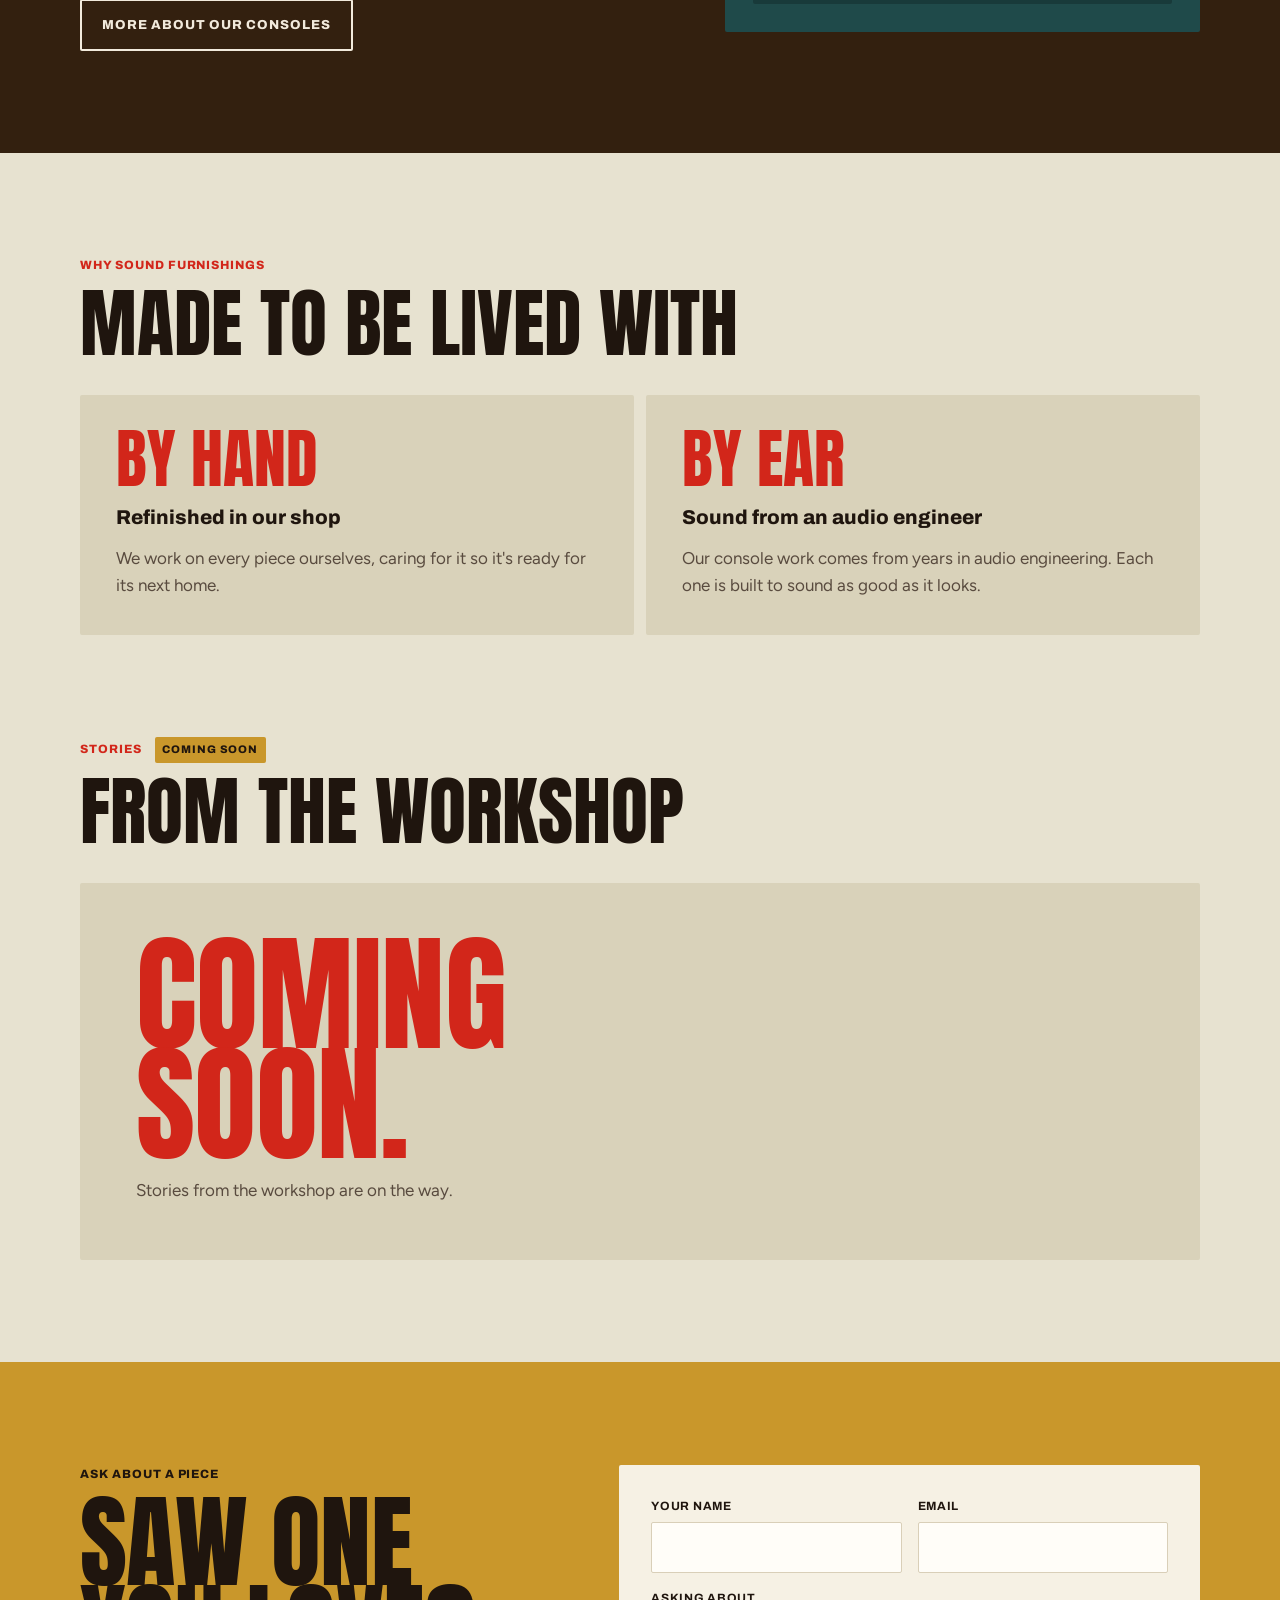
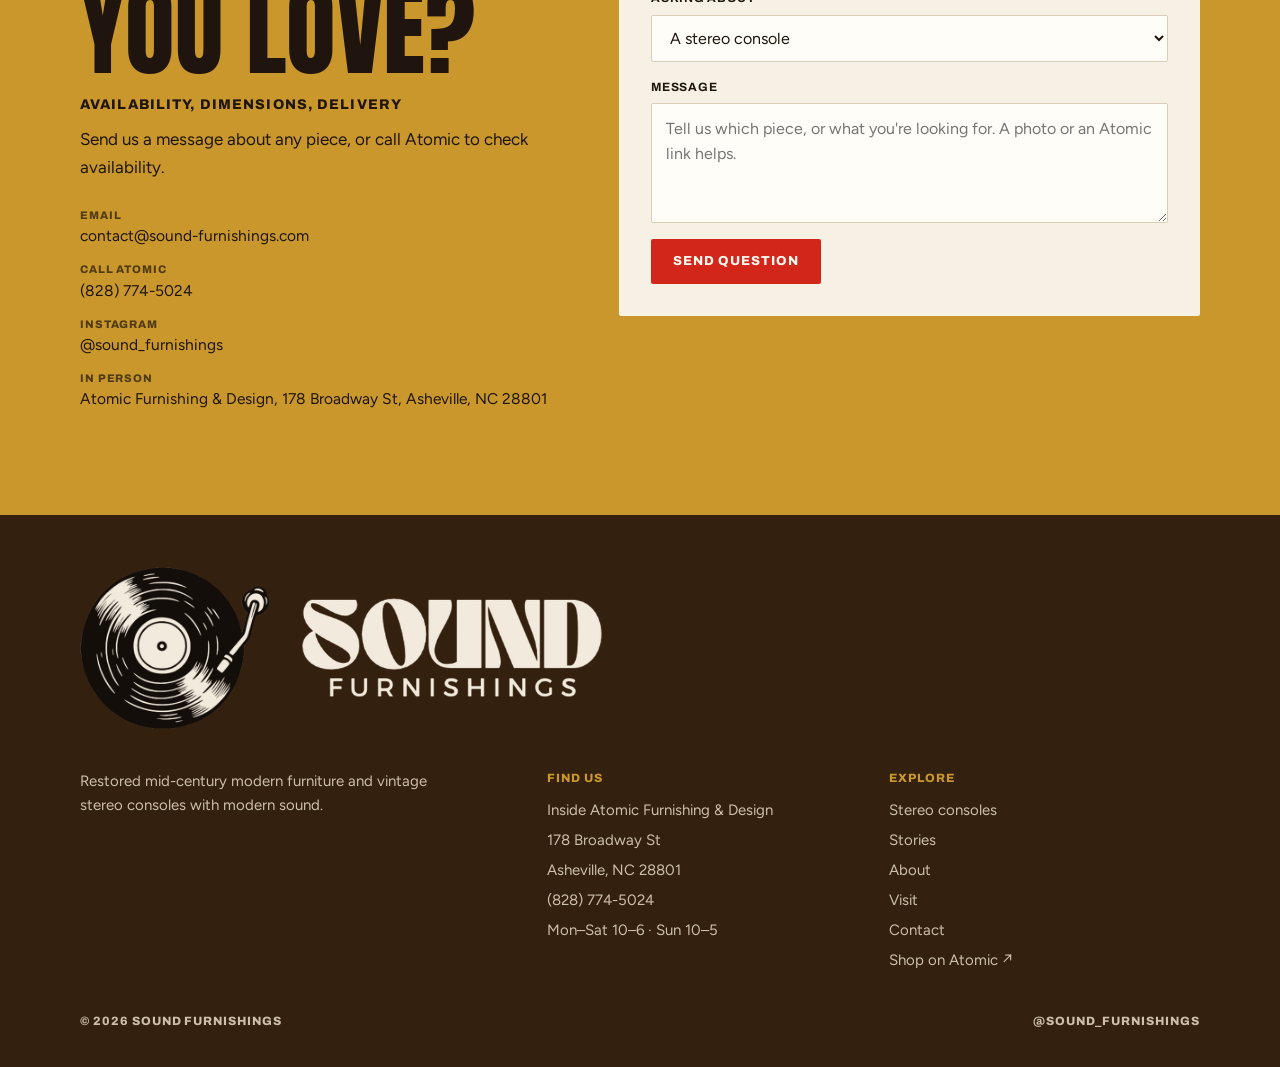
==== commit 53751ceb: "Replace site with v4 build Co-Authored-By: Claude Sonnet 5 <noreply@anthropic.com>" ====
--- a/index.html
+++ b/index.html
@@ -3,251 +3,33 @@
 <head>
 <meta charset="utf-8">
 <meta name="viewport" content="width=device-width, initial-scale=1">
-<meta name="description" content="Restored mid-century modern furniture and vintage stereo consoles. Visit our space inside Atomic Furnishing &amp; Design, 178 Broadway St, Asheville, NC.">
+<title>Sound Furnishings | Restored Mid-Century Furniture &amp; Stereo Consoles</title>
+<meta name="description" content="Restored mid-century modern furniture and one-of-a-kind vintage stereo consoles. See our space inside Atomic Furnishing &amp; Design, 178 Broadway St, Asheville, NC.">
+<link rel="canonical" href="https://www.sound-furnishings.com/">
 <meta name="theme-color" content="#33200F">
-<title>Sound Furnishings | Restored Mid-Century Furniture &amp; Stereo Consoles</title>
-<link rel="icon" type="image/png" href="[data-uri]">
+<meta property="og:site_name" content="Sound Furnishings">
+<meta property="og:type" content="website">
+<meta property="og:title" content="Sound Furnishings | Restored Mid-Century Furniture &amp; Stereo Consoles">
+<meta property="og:description" content="Restored mid-century modern furniture and one-of-a-kind vintage stereo consoles. See our space inside Atomic Furnishing &amp; Design, 178 Broadway St, Asheville, NC.">
+<meta property="og:url" content="https://www.sound-furnishings.com/">
+<meta property="og:image" content="https://www.sound-furnishings.com/assets/og-image.png">
+<meta name="twitter:card" content="summary_large_image">
+<link rel="icon" type="image/png" href="/assets/favicon.png">
 <link rel="preconnect" href="https://fonts.googleapis.com">
 <link rel="preconnect" href="https://fonts.gstatic.com" crossorigin>
 <link rel="stylesheet" href="https://fonts.googleapis.com/css2?family=Anton&family=Archivo:wght@600;700;800&family=Figtree:wght@400;500;600&display=swap">
-<style>
-/* Layout: poster-scale condensed words paired with tiny caps labels. Flat color fields only: walnut, mustard, teal, MCM red. No rules or illustrations. */
-:root{
-  --bg:#E7E2D0;
-  --surface:#F2EEE0;
-  --ink:#1F150E;
-  --ink-soft:#594B3F;
-  --field:#D9D2BA;
-  --red:#D2261A;
-  --walnut:#33200F;
-  --mustard:#C9972B;
-  --teal:#1F4A4A;
-  --on-dark:#F2EADC;
-  --on-dark-soft:#CDBFAC;
-  --font-display:"Anton","Impact","Arial Narrow Bold",sans-serif;
-  --font-label:"Archivo","Helvetica Neue",Arial,sans-serif;
-  --font-body:"Figtree",system-ui,-apple-system,"Segoe UI",sans-serif;
-  --wrap:1200px;
-  color-scheme:light;
-}
-@media (prefers-color-scheme: dark){:root:not([data-theme="light"]){
-  --bg:#14100C;--surface:#1D1712;--ink:#F0E7D9;--ink-soft:#B9AC9B;--field:#2A211A;
-  --red:#EE4636;--walnut:#2B1B0E;--mustard:#D9AA44;--teal:#2C6363;--on-dark:#F2EADC;--on-dark-soft:#CDBFAC;color-scheme:dark}}
-:root[data-theme="dark"]{
-  --bg:#14100C;--surface:#1D1712;--ink:#F0E7D9;--ink-soft:#B9AC9B;--field:#2A211A;
-  --red:#EE4636;--walnut:#2B1B0E;--mustard:#D9AA44;--teal:#2C6363;--on-dark:#F2EADC;--on-dark-soft:#CDBFAC;color-scheme:dark}
-
-*{box-sizing:border-box}
-body{background:var(--bg);color:var(--ink);font-family:var(--font-body);font-size:17px;line-height:1.6}
-a{color:inherit}
-p{margin:0}
-:focus-visible{outline:3px solid var(--mustard);outline-offset:3px}
-.wrap{max-width:var(--wrap);margin-inline:auto;padding-inline:clamp(16px,4vw,40px)}
-
-/* Type system: big + small */
-.giant{font-family:var(--font-display);font-weight:400;text-transform:uppercase;line-height:.86;letter-spacing:-.005em;margin:0;color:var(--red)}
-.label{font-family:var(--font-label);font-weight:800;font-size:12px;letter-spacing:.08em;text-transform:uppercase;margin:0}
-h1,h2,h3{margin:0;text-wrap:balance}
-h2.head{font-family:var(--font-display);font-weight:400;text-transform:uppercase;font-size:clamp(40px,6vw,76px);line-height:.92}
-
-/* Buttons */
-.btn{display:inline-flex;align-items:center;gap:.5em;font-family:var(--font-label);font-weight:800;font-size:13px;letter-spacing:.08em;text-transform:uppercase;text-decoration:none;padding:1.05em 1.5em;border-radius:2px;border:2px solid transparent;cursor:pointer;transition:background .15s,color .15s}
-.btn-primary{background:var(--red);color:#FFF7EE}
-.btn-primary:hover{background:var(--ink);color:var(--bg)}
-.btn-ghost{border-color:currentColor}
-.btn-ghost:hover{background:var(--ink);color:var(--bg);border-color:var(--ink)}
-
-/* Header */
-header.site{position:sticky;top:env(safe-area-inset-top,0px);z-index:10;background:var(--bg)}
-.bar{display:flex;align-items:center;justify-content:space-between;gap:20px;padding-block:16px}
-.logo{display:inline-flex;align-items:center;text-decoration:none}
-.logo{gap:10px}
-.logo img{display:block;height:auto}
-.logo .rec{width:clamp(44px,5vw,56px)}
-.logo .wm{width:clamp(110px,12vw,133px)}
-.wm-cream{display:none!important}
-@media (prefers-color-scheme: dark){:root:not([data-theme="light"]) .wm-ink{display:none!important}:root:not([data-theme="light"]) .wm-cream{display:block!important}}
-:root[data-theme="dark"] .wm-ink{display:none!important}
-:root[data-theme="dark"] .wm-cream{display:block!important}
-nav.main{display:flex;align-items:center;gap:28px}
-nav.main a{font-family:var(--font-label);font-weight:700;font-size:12.5px;letter-spacing:.08em;text-transform:uppercase;text-decoration:none}
-nav.main a:hover{color:var(--red)}
-.menu-btn{display:none;background:var(--ink);color:var(--bg);border:0;font-family:var(--font-label);font-weight:800;font-size:12px;letter-spacing:.08em;text-transform:uppercase;padding:.8em 1.1em;border-radius:2px}
-.header-cta{padding:.85em 1.2em;font-size:12px}
-@media (max-width:880px){
-  nav.main{display:none;position:absolute;left:0;right:0;top:100%;flex-direction:column;align-items:flex-start;gap:4px;background:var(--surface);padding:12px clamp(16px,4vw,40px) 20px}
-  nav.main.open{display:flex}
-  nav.main a{padding:10px 0;font-size:15px}
-  .menu-btn{display:inline-block}
-  .header-cta{display:none}
-}
-
-/* Theme toggle */
-.theme-toggle{display:inline-flex;border:2px solid var(--ink);border-radius:2px;overflow:hidden}
-.theme-toggle button{background:transparent;color:var(--ink);border:0;font-family:var(--font-label);font-weight:800;font-size:11px;letter-spacing:.08em;text-transform:uppercase;padding:.75em .85em;cursor:pointer;line-height:1}
-.theme-toggle button[aria-pressed="true"]{background:var(--ink);color:var(--bg)}
-.theme-toggle button:not([aria-pressed="true"]):hover{color:var(--red)}
-@media (max-width:520px){
-  .bar{gap:10px}
-  .logo .rec{display:none}
-  .logo .wm{width:104px}
-  .theme-toggle button{padding:.7em .6em;font-size:10.5px}
-  .menu-btn{padding:.75em .8em}
-}
-
-/* Hero */
-.hero{padding-block:clamp(36px,6vw,72px) clamp(56px,8vw,96px)}
-.hero .top{display:flex;justify-content:space-between;gap:16px;flex-wrap:wrap}
-.hero .giant{font-size:clamp(60px,13.6vw,196px);margin-block:clamp(20px,3vw,36px)}
-.hero .giant span{display:block}
-.hero .giant .ink{color:var(--ink)}
-.hero-grid{display:grid;grid-template-columns:1fr 1.1fr;gap:clamp(28px,5vw,64px);align-items:end}
-.hero-grid>*{min-width:0}
-.hero h1{font-family:var(--font-label);font-weight:800;font-size:clamp(19px,2vw,24px);line-height:1.25;letter-spacing:-.005em}
-.hero .lede{margin-top:14px;color:var(--ink-soft);max-width:32em}
-.actions{display:flex;flex-wrap:wrap;gap:12px;margin-top:28px}
-.photo{position:relative;background:var(--walnut);color:var(--on-dark-soft);border-radius:2px;display:flex;align-items:flex-end;padding:18px;max-width:100%}
-.photo.hero-photo{aspect-ratio:4/3}
-@media (max-width:880px){.hero-grid{grid-template-columns:1fr}}
-
-/* Categories */
-section{padding-block:clamp(56px,8vw,104px)}
-.sec-head{display:flex;justify-content:space-between;align-items:end;gap:24px;flex-wrap:wrap;margin-bottom:36px}
-.sec-head .label{margin-bottom:14px;color:var(--red)}
-.sec-head .note{color:var(--ink-soft);max-width:30em}
-.cats{display:grid;grid-template-columns:repeat(3,1fr);gap:12px}
-.cat{display:flex;flex-direction:column;justify-content:space-between;gap:24px;min-height:230px;padding:20px;border-radius:2px;text-decoration:none;color:var(--on-dark);background:var(--tone)}
-.cat h3{font-family:var(--font-display);font-weight:400;text-transform:uppercase;font-size:clamp(30px,3.2vw,42px);line-height:.95}
-.cat .foot{display:flex;justify-content:space-between;gap:12px;align-items:end}
-.cat .label{opacity:.75;font-size:11px}
-.cat .go{font-family:var(--font-label);font-weight:800;font-size:12px;letter-spacing:.08em;text-transform:uppercase}
-.cat:hover h3{color:var(--bg)}
-.cat.feature{grid-row:span 2;min-height:472px;background:var(--red);color:#FFF7EE}
-.cat.feature h3{font-size:clamp(48px,6vw,84px);line-height:.88}
-.cat.feature:hover h3{color:var(--walnut)}
-.extra{margin-top:20px;font-size:15px;color:var(--ink-soft)}
-.extra a{color:var(--red);font-weight:600}
-@media (max-width:880px){.cats{grid-template-columns:1fr 1fr}.cat.feature{grid-row:auto;grid-column:span 2;min-height:300px}}
-@media (max-width:520px){.cats{grid-template-columns:1fr}.cat.feature{grid-column:auto}.cat{min-height:180px}}
-
-/* Visit */
-.visit{background:var(--teal);color:var(--on-dark)}
-.visit .label{color:var(--mustard)}
-.visit .giant{color:var(--on-dark);font-size:clamp(56px,9vw,128px);margin-block:16px 26px}
-.visit-grid{display:grid;grid-template-columns:1.15fr .85fr;gap:clamp(32px,5vw,72px);align-items:end}
-.visit-grid>*{min-width:0}
-.visit-h{font-family:var(--font-label);font-weight:800;font-size:clamp(20px,2.2vw,26px);line-height:1.2;margin-bottom:12px}
-.visit-copy{color:var(--on-dark-soft);max-width:34em}
-.visit-card{background:var(--walnut);border-radius:2px;padding:clamp(22px,3vw,32px);display:grid;gap:24px}
-.visit-card .label{margin-bottom:6px}
-.big-line{font-family:var(--font-label);font-weight:700;font-size:20px;line-height:1.3}
-.big-line a{text-decoration:none}
-.maplink{display:inline-block;margin-top:8px;font-family:var(--font-label);font-weight:800;font-size:12px;letter-spacing:.08em;text-transform:uppercase;color:var(--mustard);text-decoration:none}
-.hours{margin:0;display:grid;gap:8px;font-variant-numeric:tabular-nums}
-.hours div{display:flex;justify-content:space-between;gap:16px;flex-wrap:wrap}
-.hours dt{color:var(--on-dark-soft)}
-.hours dd{margin:0;font-weight:600}
-@media (max-width:880px){.visit-grid{grid-template-columns:1fr}}
-
-/* Signature */
-.signature{background:var(--walnut);color:var(--on-dark)}
-.signature .label{color:var(--mustard)}
-.signature .giant{font-size:clamp(64px,13vw,188px);margin-block:22px clamp(28px,4vw,48px)}
-.sig-grid{display:grid;grid-template-columns:1.1fr .9fr;gap:clamp(32px,5vw,72px);align-items:start}
-.sig-grid>*{min-width:0}
-.signature h2{font-family:var(--font-label);font-weight:800;font-size:clamp(22px,2.4vw,30px);line-height:1.2;margin-bottom:18px}
-.signature .body{color:var(--on-dark-soft);max-width:36em;display:grid;gap:14px}
-.signature .btn-ghost{color:var(--on-dark)}
-.signature .btn-ghost:hover{background:var(--on-dark);color:var(--walnut);border-color:var(--on-dark)}
-.spec{background:var(--teal);border-radius:2px;padding:28px;display:grid;gap:22px}
-.oneofone{font-family:var(--font-display);text-transform:uppercase;color:var(--red);font-size:clamp(72px,9vw,128px);line-height:.85;margin:0}
-.spec dl{margin:0;display:grid;gap:18px}
-.spec dt{font-family:var(--font-label);font-weight:800;font-size:11.5px;letter-spacing:.08em;text-transform:uppercase;color:var(--mustard);margin-bottom:2px}
-.spec dd{margin:0;font-size:16px}
-.listen{display:flex;align-items:center;gap:14px;background:rgba(0,0,0,.22);padding:14px 16px;border-radius:2px;font-size:14.5px}
-.play{flex:none;width:44px;height:44px;border-radius:50%;background:var(--red);display:grid;place-items:center}
-.play::before{content:"";border-left:13px solid #FFF7EE;border-block:8px solid transparent;margin-left:4px}
-@media (max-width:880px){.sig-grid{grid-template-columns:1fr}}
-
-/* Pillars */
-.pillars{display:grid;grid-template-columns:1fr 1fr;gap:12px}
-.pillar{background:var(--field);border-radius:2px;padding:clamp(24px,3vw,36px);display:grid;gap:12px;align-content:start}
-.pillar .num{font-family:var(--font-display);font-size:clamp(44px,5vw,64px);line-height:.9;color:var(--red);text-transform:uppercase}
-.pillar h3{font-family:var(--font-label);font-weight:800;font-size:20px}
-.pillar p{color:var(--ink-soft)}
-@media (max-width:700px){.pillars{grid-template-columns:1fr}}
-
-/* Stories */
-.stories{display:grid;grid-template-columns:repeat(3,1fr);gap:12px}
-.story{background:var(--surface);border-radius:2px;padding:26px;display:flex;flex-direction:column;gap:12px;text-decoration:none}
-.story .label{color:var(--teal)}
-.story h3{font-family:var(--font-display);font-weight:400;text-transform:uppercase;font-size:28px;line-height:1}
-.story p{color:var(--ink-soft);font-size:15.5px}
-.story .more{margin-top:auto;font-family:var(--font-label);font-weight:800;font-size:12px;letter-spacing:.08em;text-transform:uppercase;color:var(--red)}
-.story:hover h3{color:var(--red)}
-@media (prefers-color-scheme: dark){:root:not([data-theme="light"]) .story .label{color:var(--mustard)}}
-:root[data-theme="dark"] .story .label{color:var(--mustard)}
-@media (max-width:880px){.stories{grid-template-columns:1fr}}
-
-/* Ask */
-.ask{background:var(--mustard);color:#1F150E}
-.ask-grid{display:grid;grid-template-columns:.9fr 1.1fr;gap:clamp(32px,5vw,72px);align-items:start}
-.ask-grid>*{min-width:0}
-.ask .giant{color:#1F150E;font-size:clamp(56px,8vw,112px);margin-block:14px 20px}
-.ask .intro{max-width:28em}
-.ask .direct{margin-top:26px;display:grid;gap:12px;font-size:15.5px}
-.ask .direct .label{font-size:11px;opacity:.7;display:block}
-form{display:grid;grid-template-columns:1fr 1fr;gap:16px;background:#F6F1E4;padding:clamp(20px,3vw,32px);border-radius:2px}
-.field{display:grid;gap:6px;min-width:0}
-.field.full{grid-column:1/-1}
-label{font-family:var(--font-label);font-weight:700;font-size:12px;letter-spacing:.06em;text-transform:uppercase}
-input,select,textarea{font:inherit;font-size:16px;color:#1F150E;background:#FFFDF8;border:1px solid #D9CFB8;border-radius:2px;padding:.75em .85em;width:100%;color-scheme:light}
-textarea{min-height:120px;resize:vertical}
-input:focus,select:focus,textarea:focus{outline:2px solid var(--red);outline-offset:1px}
-.form-foot{grid-column:1/-1;display:flex;align-items:center;gap:16px;flex-wrap:wrap}
-.form-foot small{color:#6B5B44}
-.form-foot .btn-primary:hover{background:#1F150E;color:#F6F1E4}
-.sent{grid-column:1/-1;padding:14px 16px;border-radius:2px;background:#1F4A4A;color:#F2EADC}
-@media (max-width:880px){.ask-grid{grid-template-columns:1fr}}
-@media (max-width:520px){form{grid-template-columns:1fr}}
-
-/* Footer */
-footer{background:var(--walnut);color:var(--on-dark-soft);padding-block:52px 36px;font-size:15px}
-.foot-logo{display:flex;align-items:center;gap:clamp(16px,3vw,32px);margin-bottom:40px;flex-wrap:wrap}
-.foot-logo img{display:block;height:auto;max-width:100%}
-.foot-logo img:first-child{width:clamp(110px,16vw,190px)}
-.foot-logo img:last-child{width:clamp(180px,26vw,300px)}
-.foot-grid{display:grid;grid-template-columns:1.4fr 1fr 1fr;gap:32px}
-footer .label{color:var(--mustard);margin-bottom:10px}
-footer ul{list-style:none;margin:0;padding:0;display:grid;gap:6px}
-footer a{text-decoration:none}
-footer a:hover{color:var(--on-dark)}
-.foot-base{margin-top:40px;display:flex;justify-content:space-between;gap:12px;flex-wrap:wrap}
-.foot-base .label{color:var(--on-dark-soft);margin:0}
-@media (max-width:760px){.foot-grid{grid-template-columns:1fr}}
-
-.mock-flag{background:var(--ink);color:var(--bg);font-family:var(--font-label);font-weight:700;font-size:12px;letter-spacing:.06em;text-transform:uppercase;text-align:center;padding:9px 16px}
-
-html{-webkit-text-size-adjust:100%}
-body{margin:0}
-img{max-width:100%}
-[hidden]{display:none!important}
-</style>
+<link rel="stylesheet" href="/style.css">
+<script>try{var t=localStorage.getItem('sf-theme');if(t){document.documentElement.setAttribute('data-theme',t)}}catch(e){}</script>
+<script type="application/ld+json">{"@context": "https://schema.org", "@type": "FurnitureStore", "name": "Sound Furnishings", "url": "https://www.sound-furnishings.com/", "image": "https://www.sound-furnishings.com/assets/og-image.png", "description": "Restored mid-century modern furniture and vintage stereo consoles, in our space inside Atomic Furnishing & Design in Asheville, NC.", "telephone": "+1-828-774-5024", "address": {"@type": "PostalAddress", "streetAddress": "178 Broadway St", "addressLocality": "Asheville", "addressRegion": "NC", "postalCode": "28801", "addressCountry": "US"}, "openingHoursSpecification": [{"@type": "OpeningHoursSpecification", "dayOfWeek": ["Monday", "Tuesday", "Wednesday", "Thursday", "Friday", "Saturday"], "opens": "10:00", "closes": "18:00"}, {"@type": "OpeningHoursSpecification", "dayOfWeek": "Sunday", "opens": "10:00", "closes": "17:00"}], "sameAs": ["https://www.instagram.com/sound_furnishings/"]}</script>
 </head>
 <body>
+<a class="skip" href="#main">Skip to content</a>
 <header class="site">
   <div class="wrap bar">
-    <a class="logo" href="#top" aria-label="Sound Furnishings home"><img class="rec" src="[data-uri]" alt="" width="56" height="48"><img class="wm wm-ink" src="[data-uri]" alt="Sound Furnishings" width="133" height="44"><img class="wm wm-cream" src="[data-uri]" alt="Sound Furnishings" width="133" height="44"></a>
-    <nav class="main" id="nav" aria-label="Main">
-      <a href="#shop">Shop</a>
-      <a href="#consoles">Stereo Consoles</a>
-      <a href="#stories">Stories</a>
-      <a href="#visit">Visit</a>
-      <a href="#about">About</a>
-      <a href="#ask">Contact</a>
-    </nav>
+    <a class="logo" href="/" aria-label="Sound Furnishings home"><img class="rec" src="/assets/record-solid.png" alt="" width="56" height="48"><img class="wm wm-ink" src="/assets/wordmark-ink.png" alt="Sound Furnishings" width="133" height="44"><img class="wm wm-cream" src="/assets/wordmark-cream.png" alt="" width="133" height="44"></a>
+    <nav class="main" id="nav" aria-label="Main"><a href="/#shop">Shop</a><a href="/consoles/">Consoles</a><a href="/stories/">Stories</a><a href="/about/">About</a><a href="/visit/">Visit</a><a href="/contact/">Contact</a></nav>
     <div style="display:flex;gap:10px;align-items:center">
-      <a class="btn btn-primary header-cta" href="#ask">Ask about a piece</a>
+      <a class="btn btn-primary header-cta" href="/contact/">Ask about a piece</a>
       <div class="theme-toggle" role="group" aria-label="Color theme">
         <button type="button" id="t-light" data-set="light">Light</button>
         <button type="button" id="t-dark" data-set="dark">Dark</button>
@@ -256,8 +38,8 @@
     </div>
   </div>
 </header>
-
-<main id="top">
+<main id="main">
+
   <section class="hero">
     <div class="wrap">
       <p class="giant" aria-hidden="true"><span class="ink">Mid-Century</span><span>Restored.</span></p>
@@ -267,10 +49,10 @@
           <p class="lede">Mid-century furniture made decades ago that has stood the test of time. We restore each piece and bring it to the Atomic Furnishing &amp; Design showroom, ready to live on in another home. Every vintage console is a one-of-a-kind piece with the warm sound only vintage speakers can make.</p>
           <div class="actions">
             <a class="btn btn-primary" href="#ask">Ask about a piece</a>
-            <a class="btn btn-ghost" href="https://atomicfurnishings.com/collections/sound-furnishings">Shop on Atomic ↗</a>
+            <a class="btn btn-ghost" href="https://atomicfurnishings.com/collections/sound-furnishings" target="_blank" rel="noopener">Shop on Atomic ↗</a>
           </div>
         </div>
-        <div class="photo hero-photo" role="img" aria-label="Photo placeholder"><span class="label">Hero photo · your best console, front-on</span></div>
+        <img class="hero-img" src="/assets/hero-console.jpg" alt="Walnut mid-century stereo console with slatted speaker grilles, on display at Atomic Furnishing & Design" width="1448" height="1086" fetchpriority="high">
       </div>
     </div>
   </section>
@@ -279,34 +61,14 @@
     <div class="wrap">
       <div class="sec-head">
         <div>
-          <p class="label">Shop by category</p>
+          <p class="label">Shop by category <span class="soon">Coming soon</span></p>
           <h2 class="head">On the floor now</h2>
         </div>
-        <p class="note">Each category opens the pieces we have listed on Atomic's site. Not everything is online, so come see our space at Atomic for the full collection.</p>
-      </div>
-      <div class="cats">
-        <a class="cat feature" href="#consoles">
-          <span class="label">Our signature</span>
-          <h3>Stereo<br>Consoles</h3>
-          <div class="foot"><span class="go">See consoles →</span></div>
-        </a>
-        <a class="cat" href="#" style="--tone:var(--walnut)">
-          <span class="label">Photo</span>
-          <div class="foot"><h3>Credenzas &amp; Dressers</h3><span class="go">→</span></div>
-        </a>
-        <a class="cat" href="#" style="--tone:#6E4520">
-          <span class="label">Photo</span>
-          <div class="foot"><h3>Tables</h3><span class="go">→</span></div>
-        </a>
-        <a class="cat" href="#" style="--tone:var(--teal)">
-          <span class="label">Photo</span>
-          <div class="foot"><h3>Seating</h3><span class="go">→</span></div>
-        </a>
-        <a class="cat" href="#" style="--tone:#4C5A3A">
-          <span class="label">Photo</span>
-          <div class="foot"><h3>Bedroom</h3><span class="go">→</span></div>
-        </a>
-      </div>
+        <p class="note">Not everything is online, so come see our space at Atomic for the full collection.</p>
+      </div>
+      <div class="coming"><p class="giant" aria-hidden="true">Coming<br>soon.</p>
+        <p>We are still building this section. Until then, see what is listed on Atomic's website, or stop in to see everything on the floor.</p>
+        <div class="actions"><a class="btn btn-primary" href="https://atomicfurnishings.com/collections/sound-furnishings" target="_blank" rel="noopener">Shop on Atomic ↗</a><a class="btn btn-ghost" href="/visit/">Plan your visit</a></div></div>
       <p class="extra">Hand-picked <a href="#visit">vintage clothing</a> is also available inside our space at Atomic.</p>
     </div>
   </section>
@@ -323,7 +85,7 @@
         <div>
           <p class="label">Address</p>
           <p class="big-line">178 Broadway St<br>Asheville, NC 28801</p>
-          <a class="maplink" href="https://www.google.com/maps/search/?api=1&amp;query=Atomic+Furnishing+and+Design+178+Broadway+St+Asheville+NC+28801">Get directions ↗</a>
+          <a class="maplink" href="https://www.google.com/maps/search/?api=1&amp;query=Atomic+Furnishing+and+Design+178+Broadway+St+Asheville+NC+28801" target="_blank" rel="noopener">Get directions ↗</a>
         </div>
         <div>
           <p class="label">Hours</p>
@@ -352,8 +114,8 @@
             <p>Every console is cared for by someone with years in audio engineering. Come hear one for yourself.</p>
           </div>
           <div class="actions">
-            <a class="btn btn-primary" href="#ask">Ask about available consoles</a>
-            <a class="btn btn-ghost" href="#stories">Are consoles worth restoring?</a>
+            <a class="btn btn-primary" href="/contact/">Ask about available consoles</a>
+            <a class="btn btn-ghost" href="/consoles/">More about our consoles</a>
           </div>
         </div>
         <aside class="spec" aria-label="Every console is one of a kind">
@@ -366,7 +128,7 @@
     </div>
   </section>
 
-  <section id="about">
+  <section >
     <div class="wrap">
       <div class="sec-head">
         <div>
@@ -393,30 +155,11 @@
     <div class="wrap">
       <div class="sec-head">
         <div>
-          <p class="label">Stories</p>
+          <p class="label">Stories <span class="soon">Coming soon</span></p>
           <h2 class="head">From the workshop</h2>
         </div>
       </div>
-      <div class="stories">
-        <a class="story" href="#">
-          <span class="label">Consoles</span>
-          <h3>Are vintage stereo consoles worth restoring?</h3>
-          <p>What we look for in a console, what can be saved, and what it takes to make one sound good today.</p>
-          <span class="more">Read →</span>
-        </a>
-        <a class="story" href="#">
-          <span class="label">Buying guide</span>
-          <h3>How to spot quality mid-century furniture</h3>
-          <p>Joinery, veneer, drawers and maker's marks. A quick checklist for your next shop or estate sale.</p>
-          <span class="more">Read →</span>
-        </a>
-        <a class="story" href="#">
-          <span class="label">Maker history</span>
-          <h3>Broyhill and the North Carolina furniture story</h3>
-          <p>How a Lenoir company helped put mid-century design in American homes, and what to look for in its pieces.</p>
-          <span class="more">Read →</span>
-        </a>
-      </div>
+      <div class="coming"><p class="giant" aria-hidden="true">Coming<br>soon.</p><p>Stories from the workshop are on the way.</p></div>
     </div>
   </section>
 
@@ -428,29 +171,31 @@
         <h2 class="label" style="font-size:14px;margin-bottom:10px">Availability, dimensions, delivery</h2>
         <p class="intro">Send us a message about any piece, or call Atomic to check availability.</p>
         <div class="direct">
+          <div><span class="label">Email</span><a href="mailto:contact@sound-furnishings.com" style="text-decoration:none">contact@sound-furnishings.com</a></div>
           <div><span class="label">Call Atomic</span><a href="tel:+18287745024" style="text-decoration:none">(828) 774-5024</a></div>
           <div><span class="label">Instagram</span>@sound_furnishings</div>
           <div><span class="label">In person</span>Atomic Furnishing &amp; Design, 178 Broadway St, Asheville, NC 28801</div>
         </div>
       </div>
-      <form id="askForm">
-        <div class="field"><label for="f-name">Your name</label><input id="f-name" name="name" autocomplete="name" required></div>
-        <div class="field"><label for="f-email">Email</label><input id="f-email" name="email" type="email" autocomplete="email" required></div>
-        <div class="field full"><label for="f-type">Asking about</label>
-          <select id="f-type" name="type">
-            <option>A stereo console</option><option>A specific piece I saw</option><option>Credenzas or dressers</option><option>Seating</option><option>Tables</option><option>Something else</option>
+      <form class="js-form" id="askForm" data-key="REPLACE_WITH_WEB3FORMS_KEY" novalidate>
+        <input type="checkbox" name="botcheck" tabindex="-1" autocomplete="off" style="display:none" aria-hidden="true">
+        <div class="field"><label for="askForm-name">Your name</label><input id="askForm-name" name="name" autocomplete="name" required></div>
+        <div class="field"><label for="askForm-email">Email</label><input id="askForm-email" name="email" type="email" autocomplete="email" required></div>
+        <div class="field full"><label for="askForm-type">Asking about</label>
+          <select id="askForm-type" name="asking_about">
+            <option>A stereo console</option><option>A specific piece I saw</option><option>Credenzas or dressers</option><option>Tables</option><option>Seating</option><option>Bedroom</option><option>Vintage clothing</option><option>Something else</option>
           </select></div>
-        <div class="field full"><label for="f-msg">Message</label><textarea id="f-msg" name="message" placeholder="Tell us which piece, or what you're looking for. A photo or an Atomic link helps."></textarea></div>
-        <div class="form-foot"><button class="btn btn-primary" type="submit">Send question</button><small>In the mockup this form doesn't send yet.</small></div>
-        <p class="sent" id="sent" hidden>Thanks. On the live site this goes straight to your inbox.</p>
+        <div class="field full"><label for="askForm-msg">Message</label><textarea id="askForm-msg" name="message" required placeholder="Tell us which piece, or what you're looking for. A photo or an Atomic link helps."></textarea></div>
+        <div class="form-foot"><button class="btn btn-primary" type="submit">Send question</button></div>
+        <p class="sent" role="status" hidden></p>
       </form>
     </div>
   </section>
+
 </main>
-
 <footer>
   <div class="wrap">
-    <div class="foot-logo"><img src="[data-uri]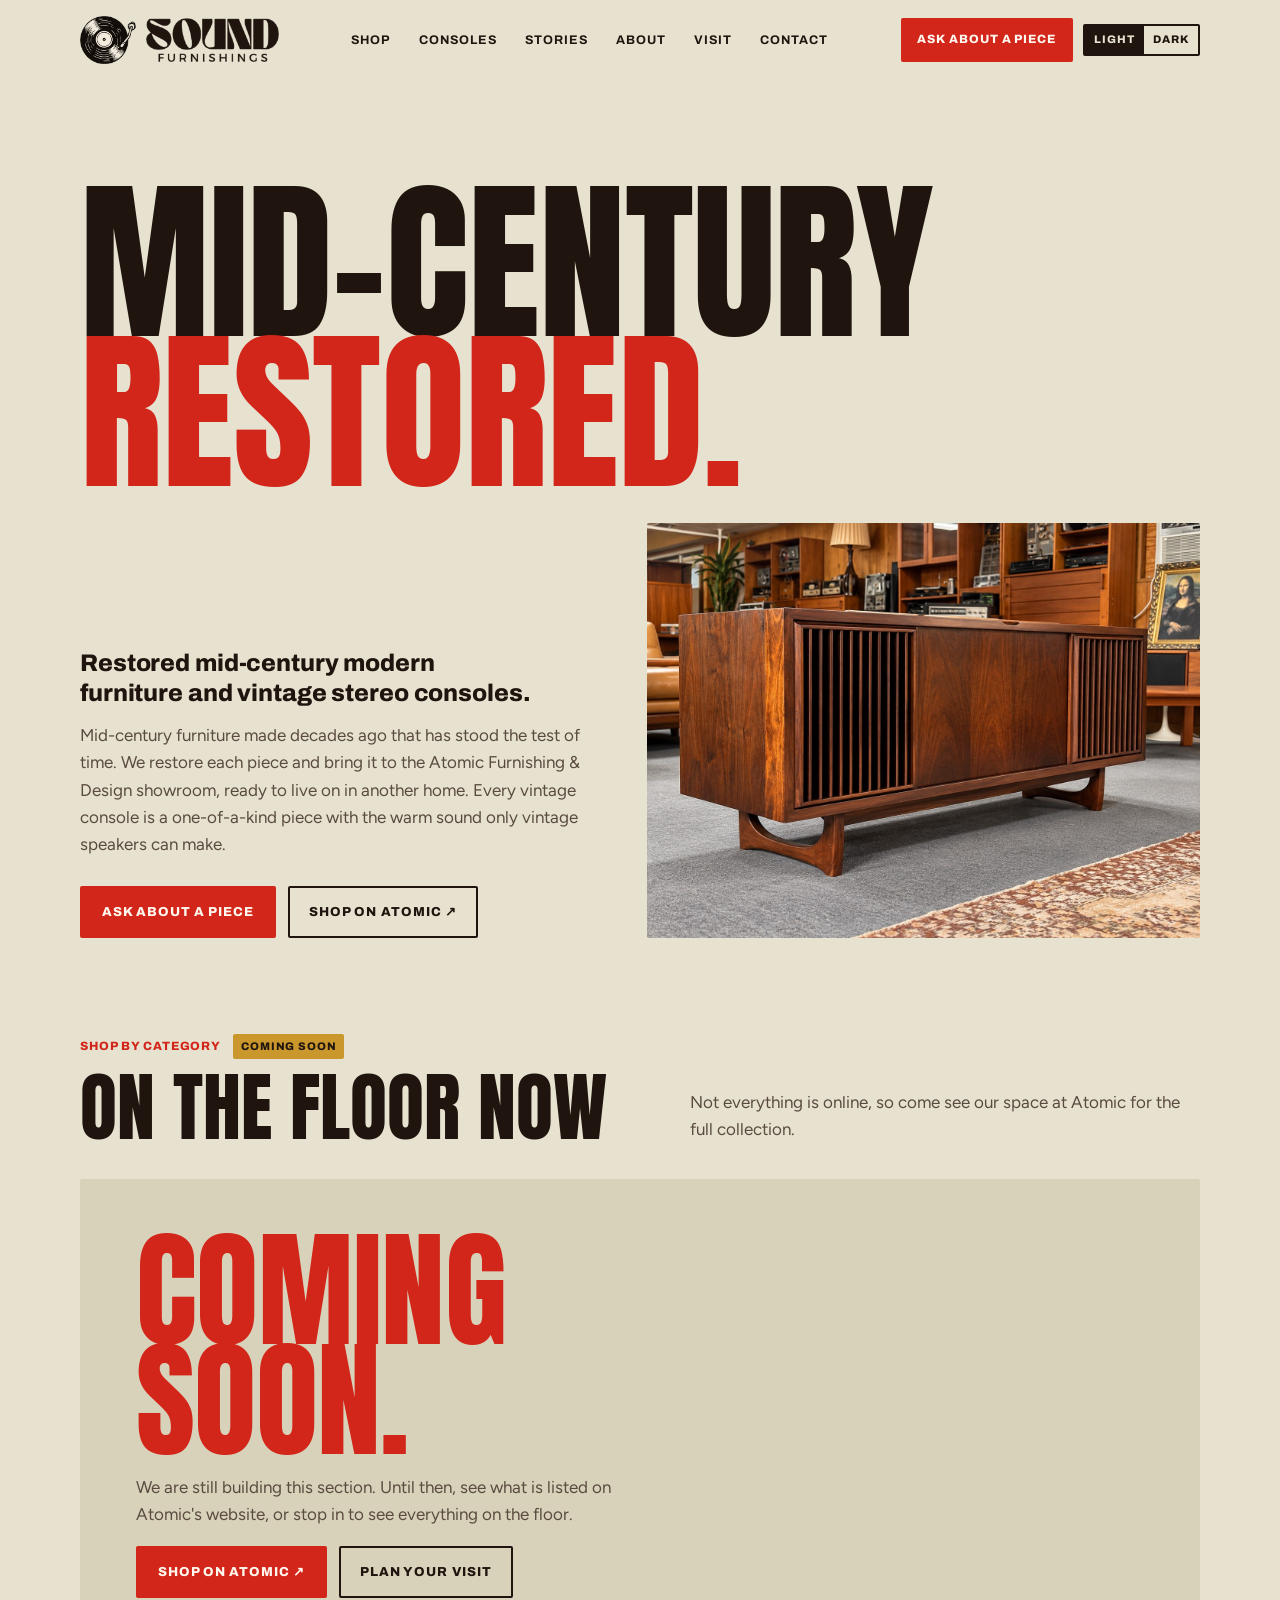
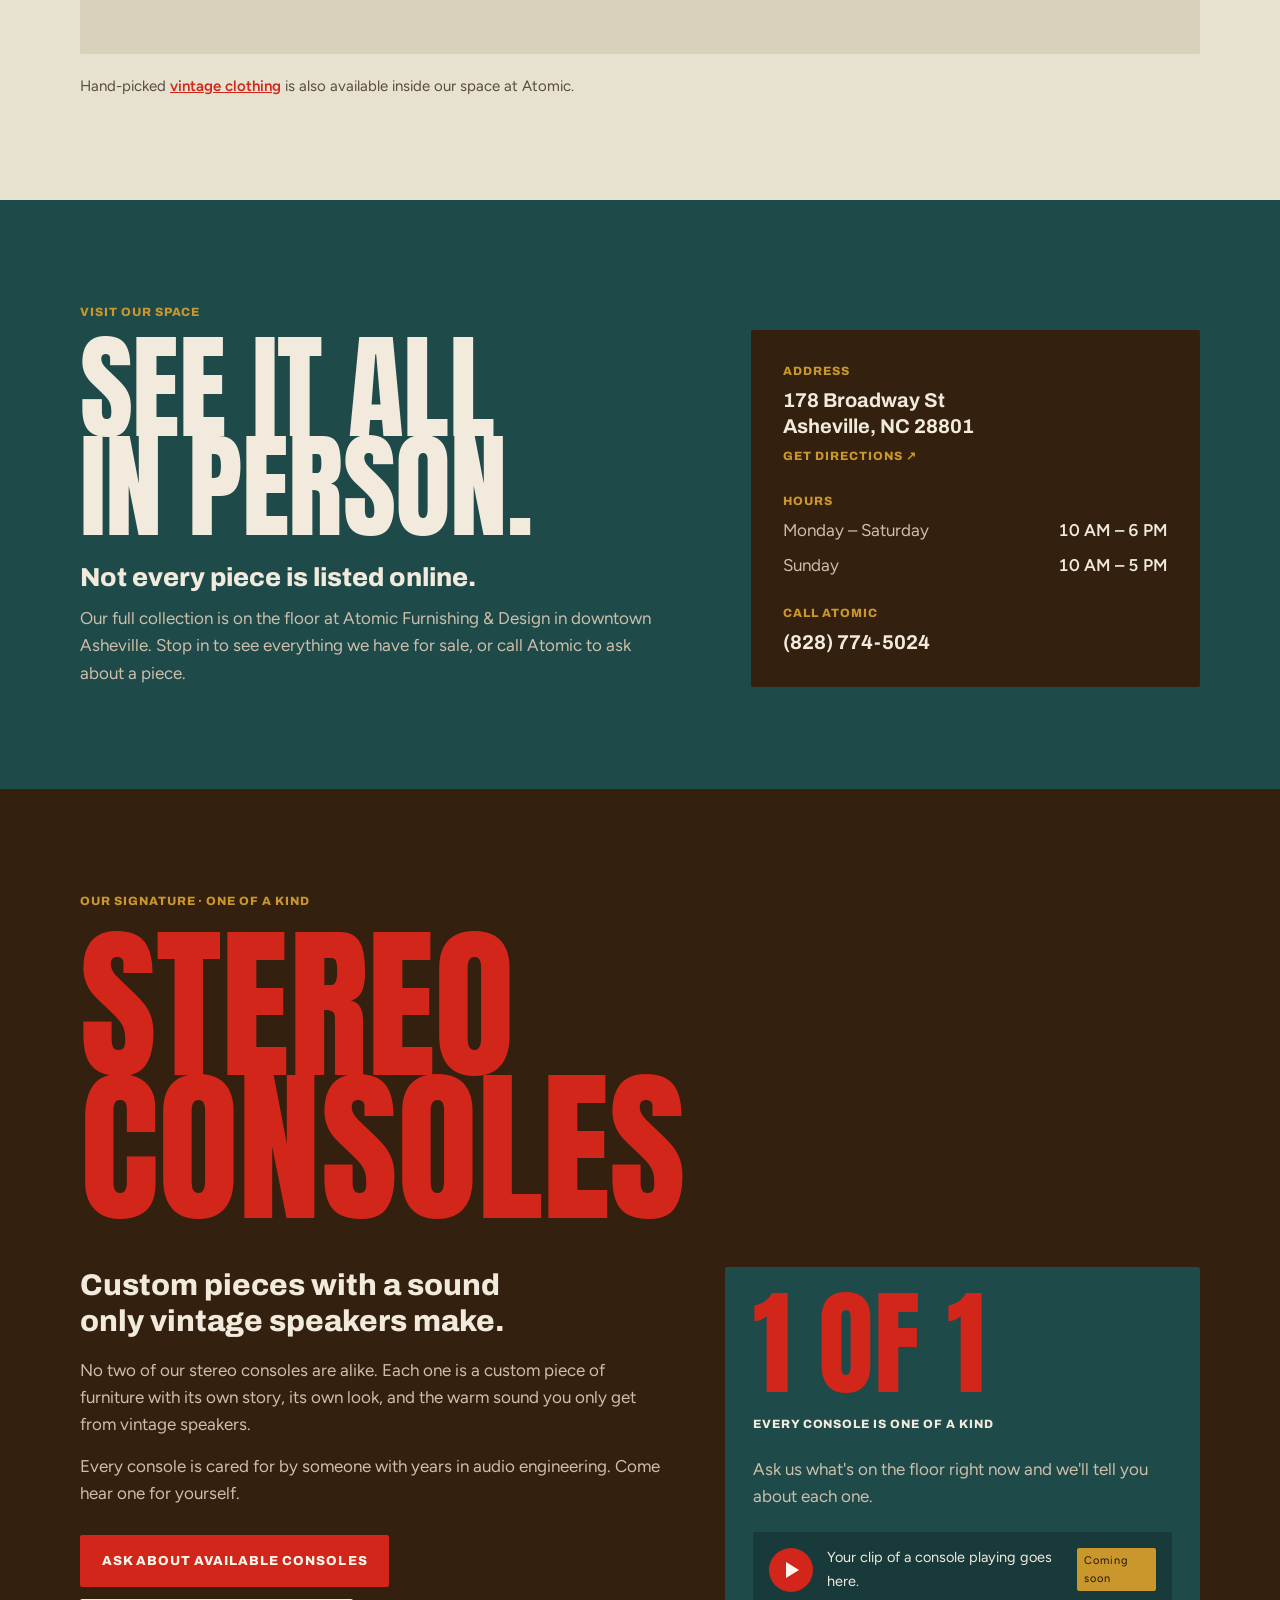
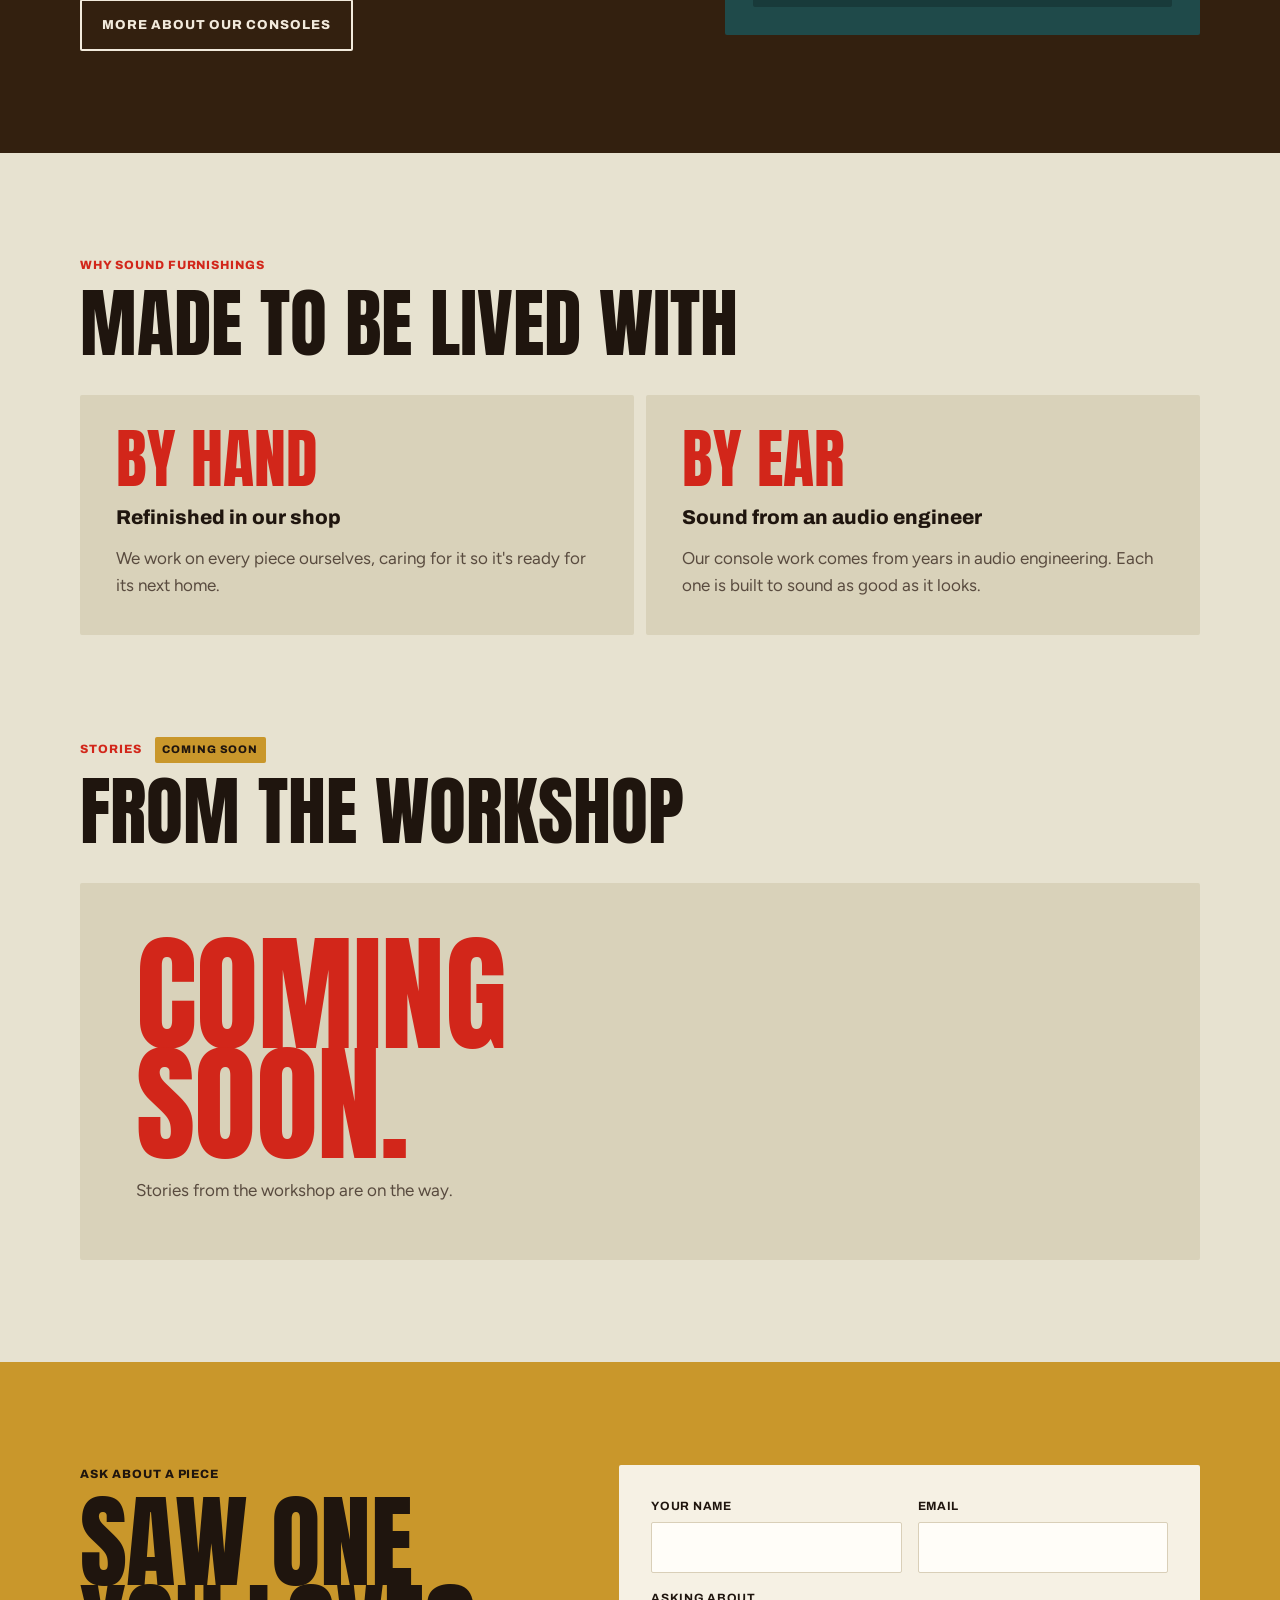
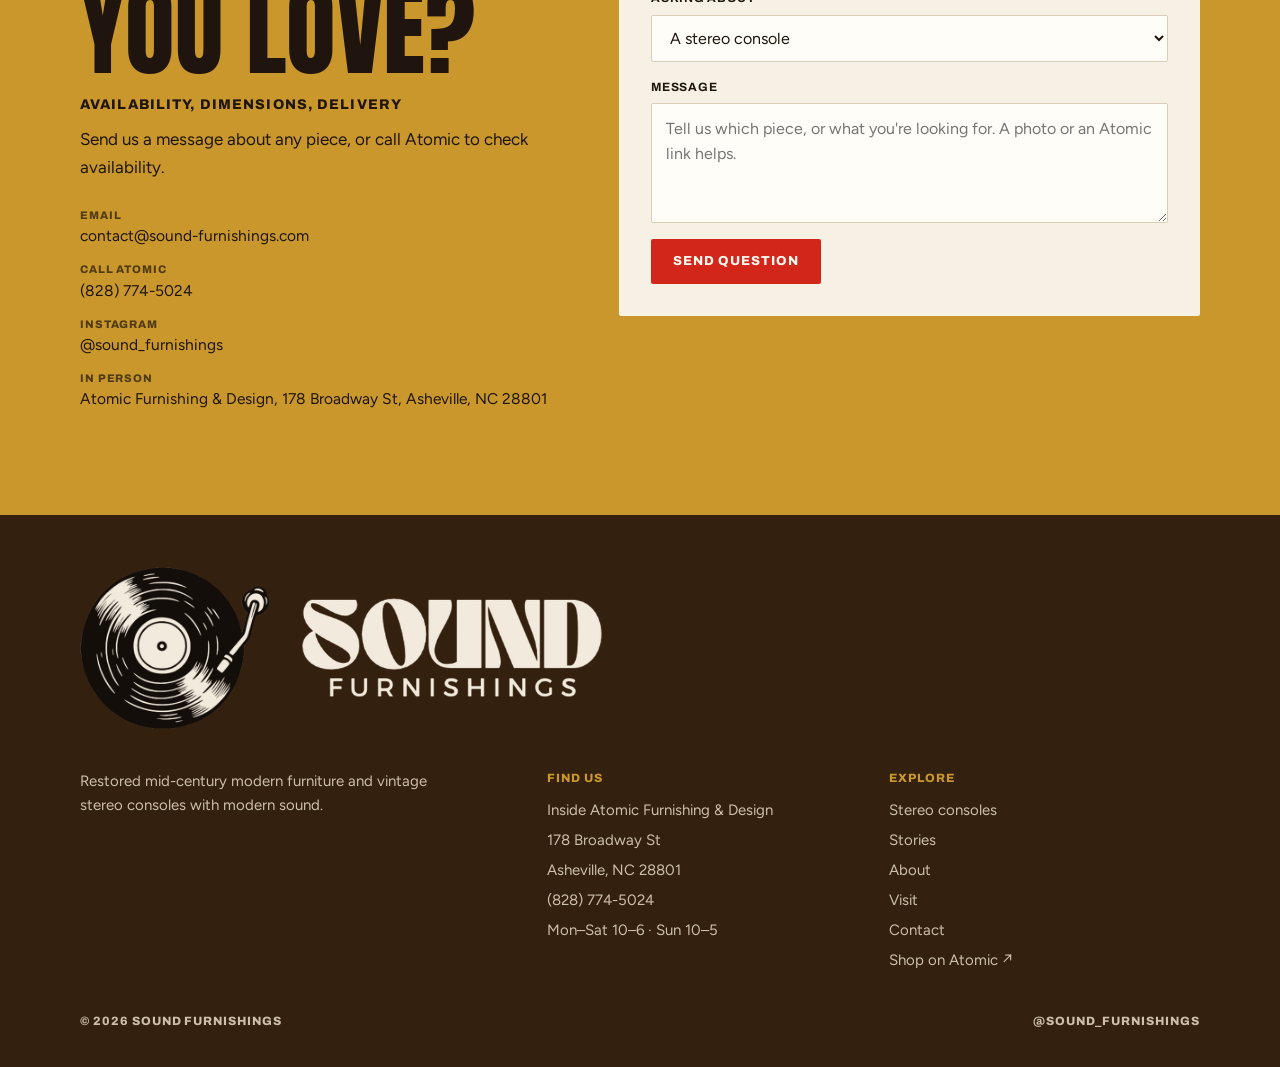
==== commit 13b80fee: "Add coming soon tag next to play buttons Co-Authored-By: Claude Sonnet 5 <noreply@anthropic.com>" ====
--- a/index.html
+++ b/index.html
@@ -122,7 +122,7 @@
           <p class="oneofone" aria-hidden="true">1 of 1</p>
           <p class="label" style="color:var(--on-dark)">Every console is one of a kind</p>
           <p style="color:var(--on-dark-soft)">Ask us what's on the floor right now and we'll tell you about each one.</p>
-          <div class="listen"><span class="play" aria-hidden="true"></span><span>Your clip of a console playing goes here.</span></div>
+          <div class="listen"><span class="play" aria-hidden="true"></span><span>Your clip of a console playing goes here.</span><span class="soon">Coming soon</span></div>
         </aside>
       </div>
     </div>
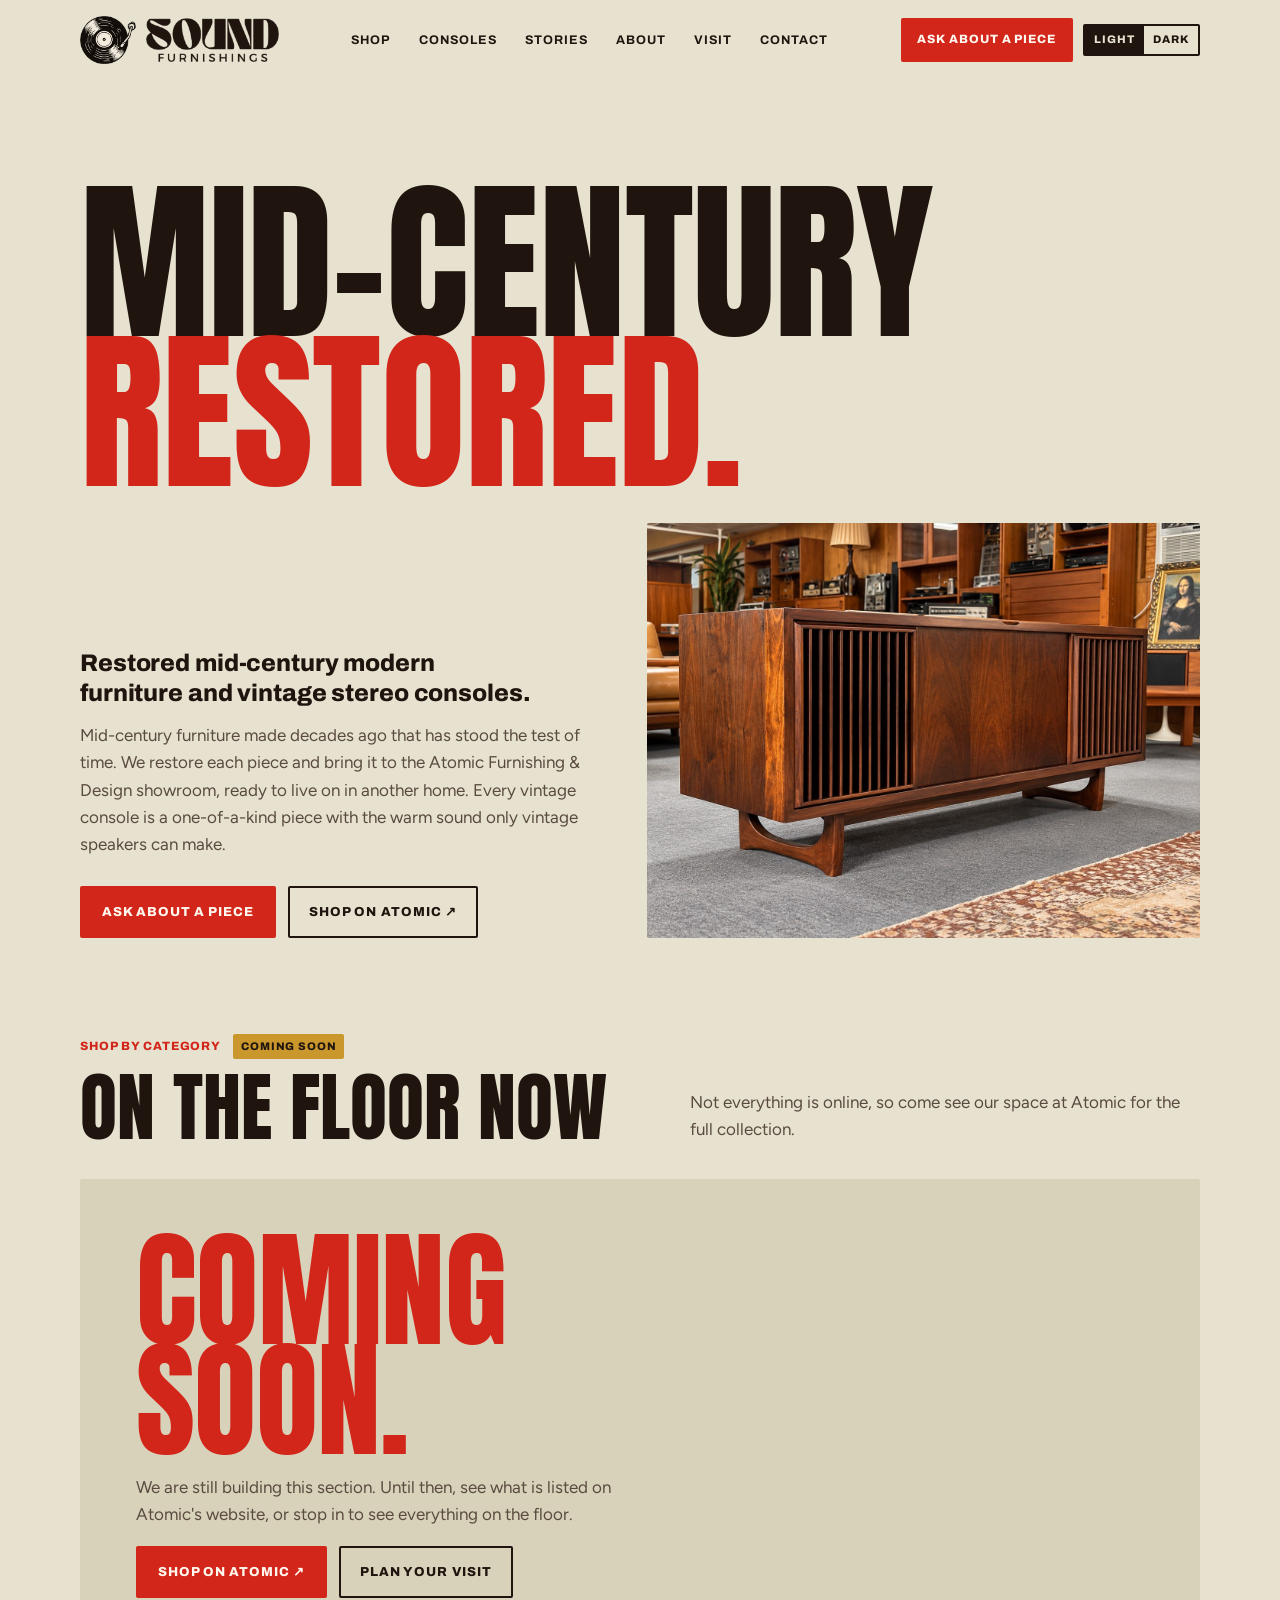
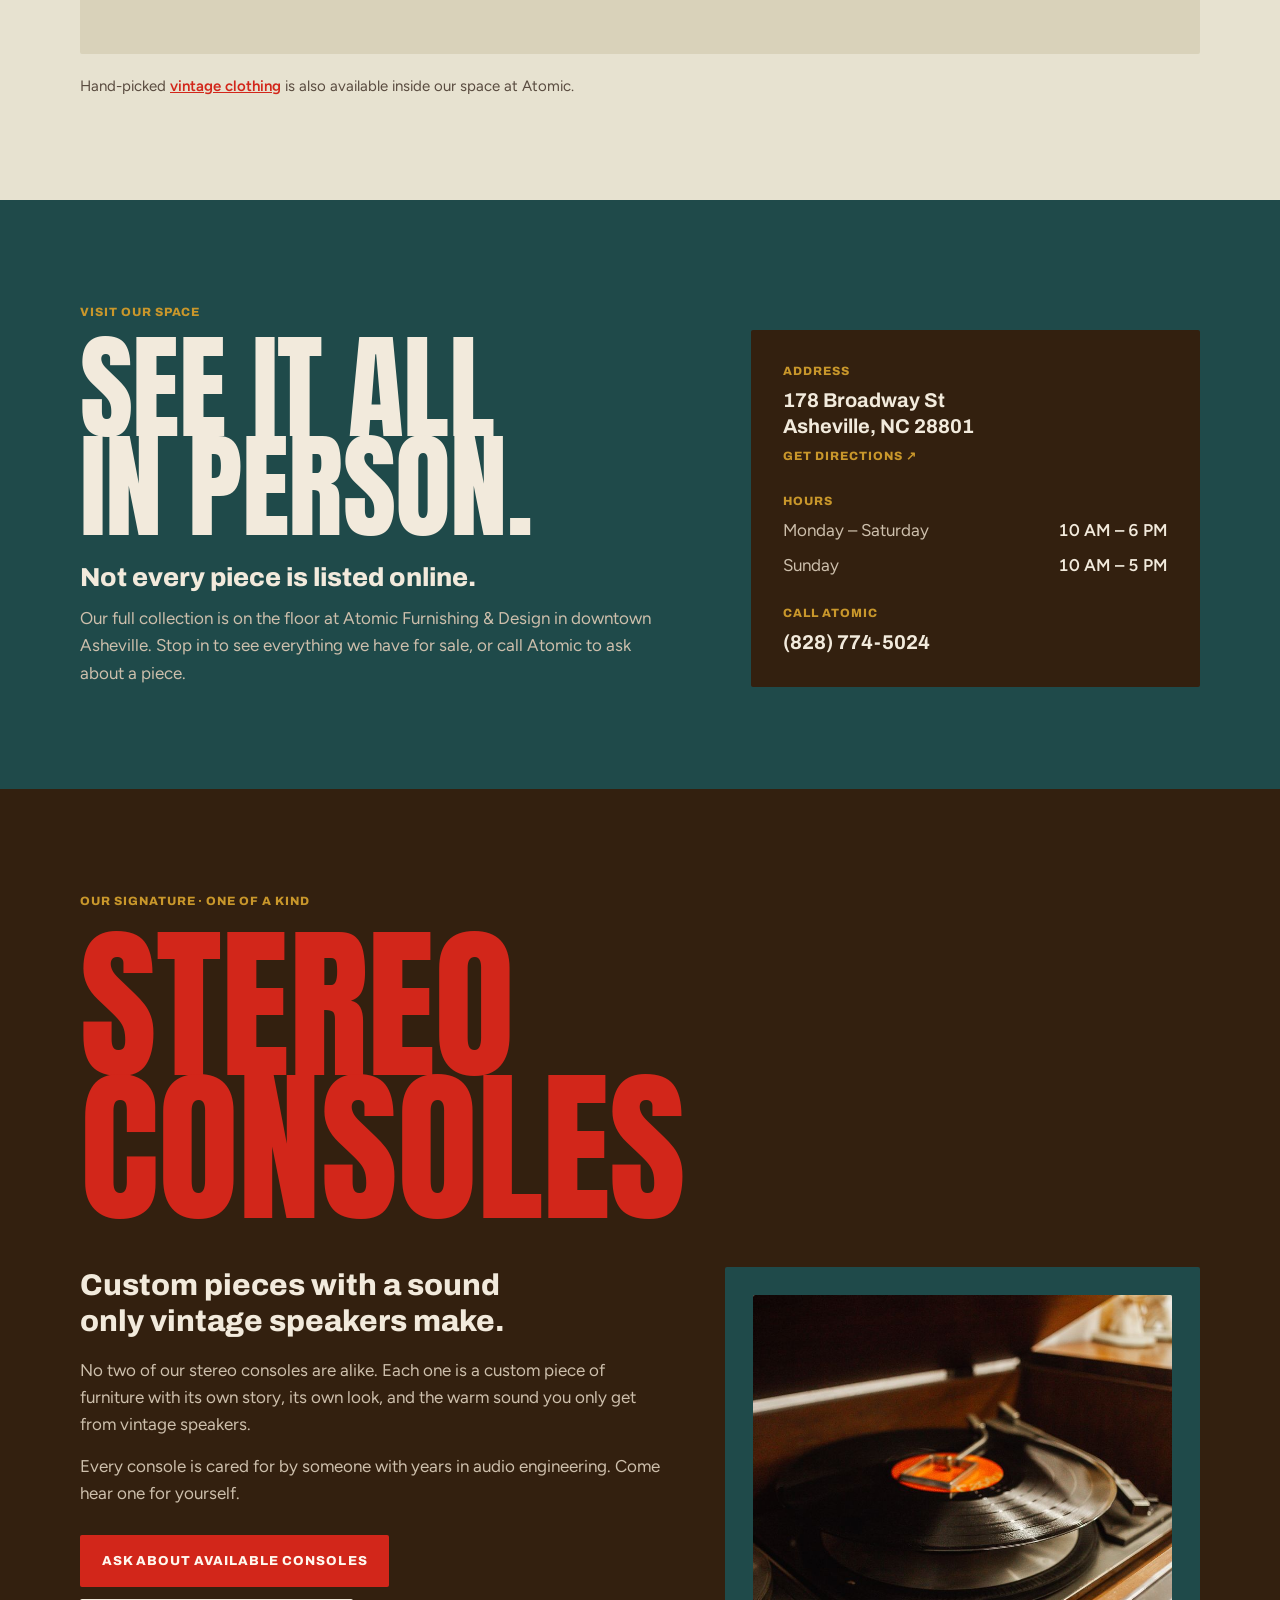
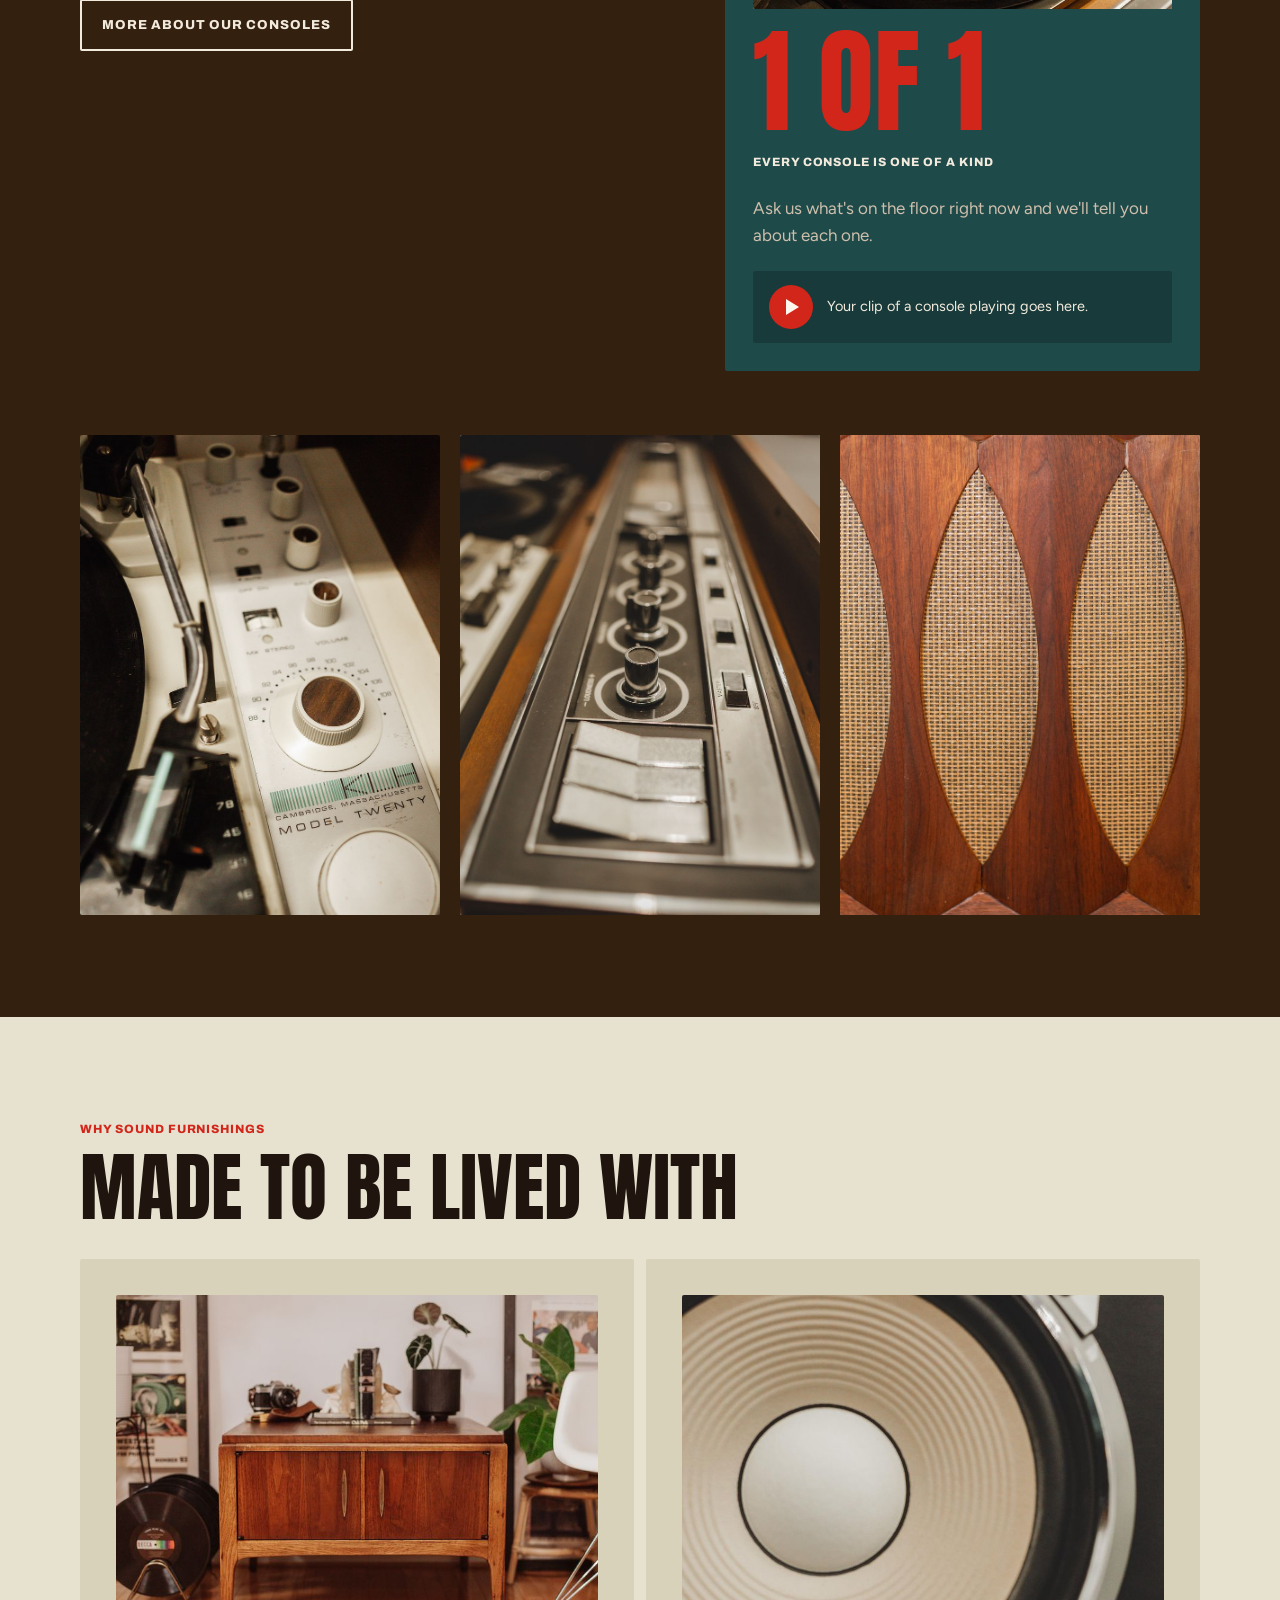
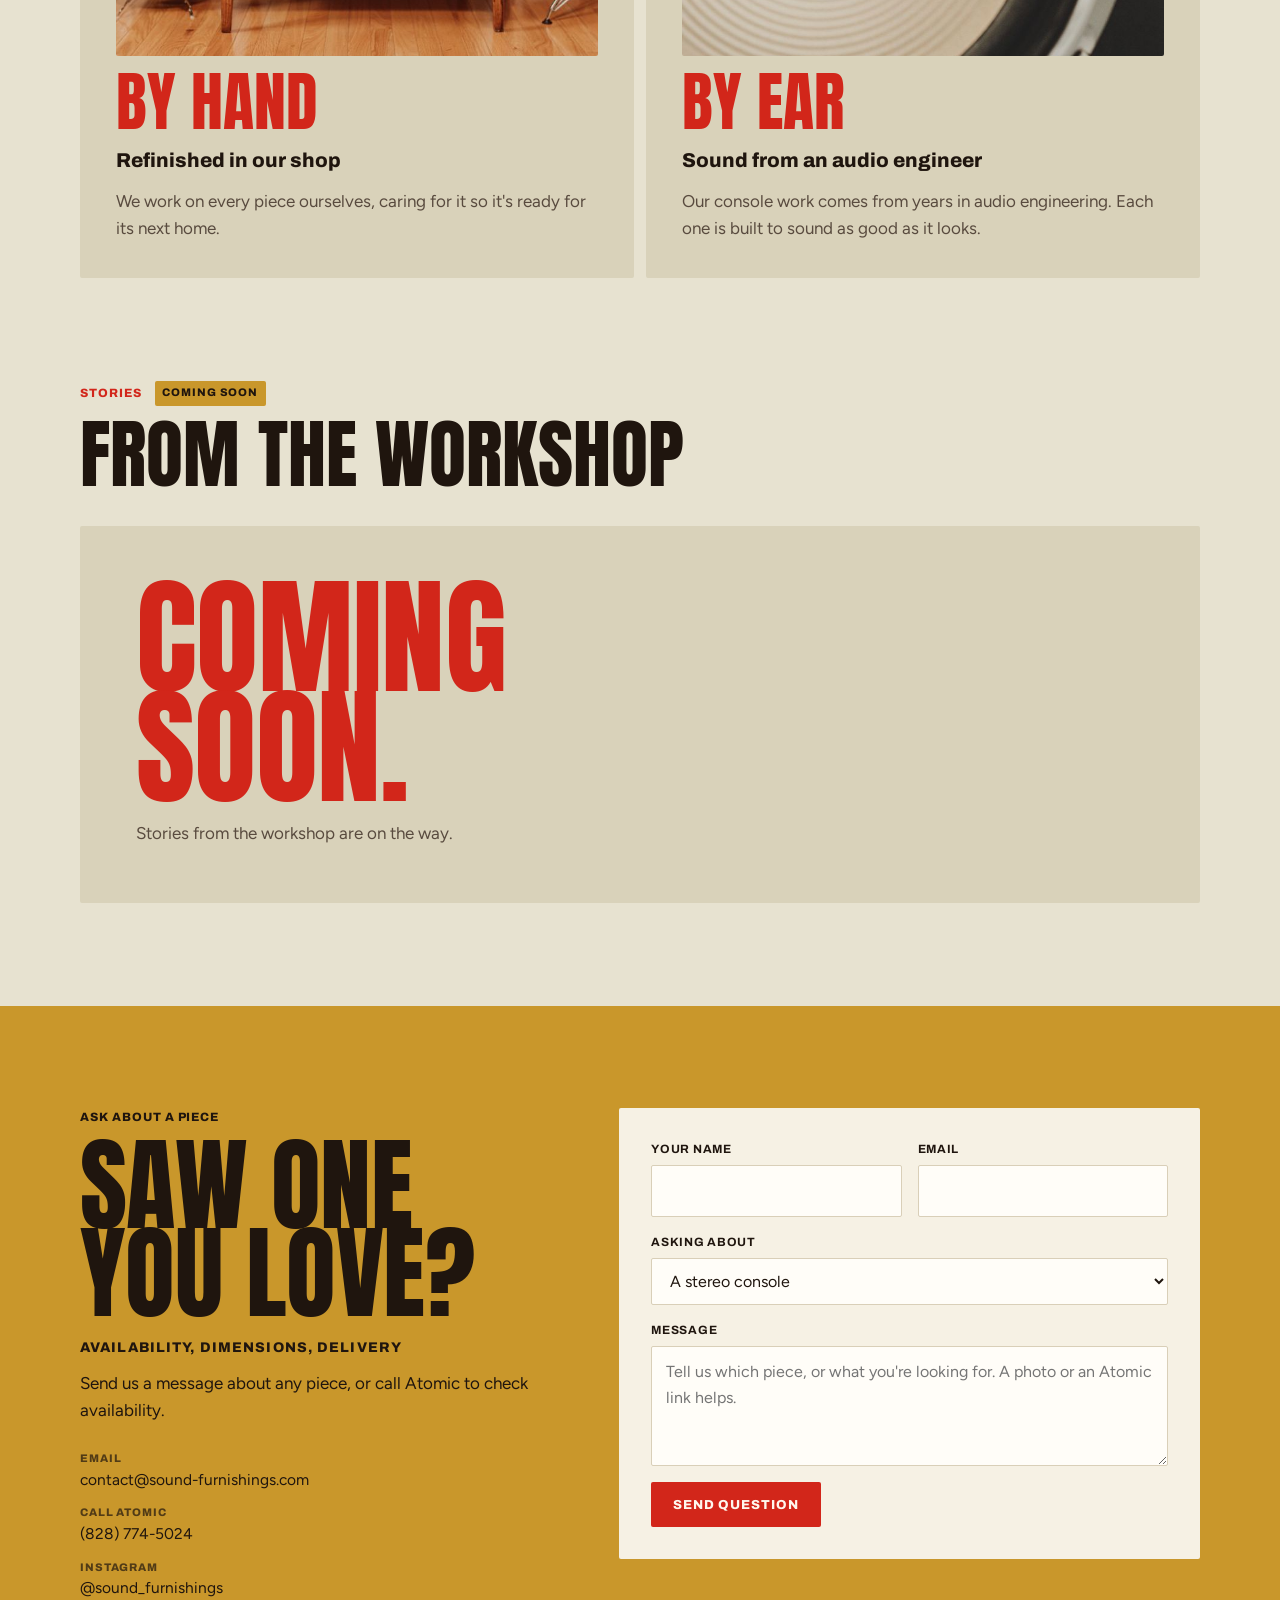
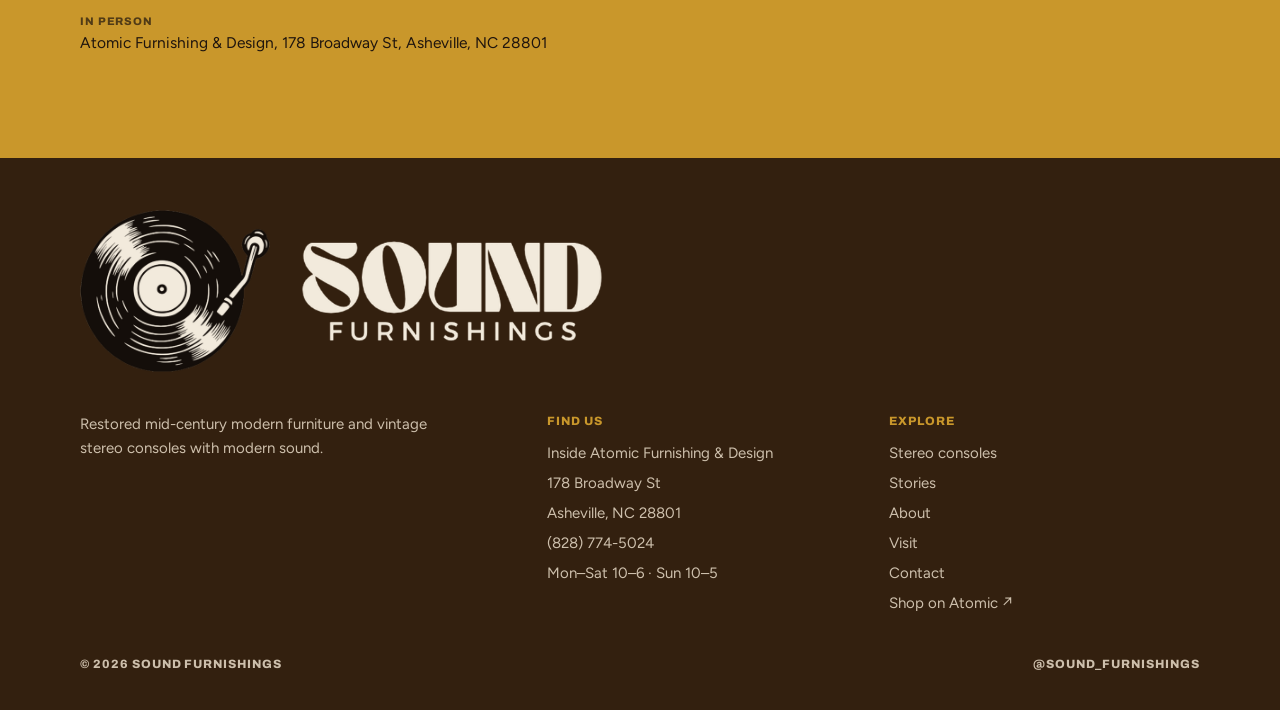
==== commit 1a58230a: "Update site to v6: new photos and working contact form Co-Authored-By: Claude Sonnet 5 <noreply@anth" ====
--- a/index.html
+++ b/index.html
@@ -119,12 +119,14 @@
           </div>
         </div>
         <aside class="spec" aria-label="Every console is one of a kind">
+          <img class="ph" src="/assets/photos/turntable-1400.jpg" srcset="/assets/photos/turntable-800.jpg 800w, /assets/photos/turntable-1400.jpg 1365w" sizes="(max-width:880px) 100vw, 40vw" alt="Vintage turntable playing a record inside a wood console" width="1365" height="2048" loading="lazy" decoding="async" style="object-position:50% 36%;aspect-ratio:4/3">
           <p class="oneofone" aria-hidden="true">1 of 1</p>
           <p class="label" style="color:var(--on-dark)">Every console is one of a kind</p>
           <p style="color:var(--on-dark-soft)">Ask us what's on the floor right now and we'll tell you about each one.</p>
-          <div class="listen"><span class="play" aria-hidden="true"></span><span>Your clip of a console playing goes here.</span><span class="soon">Coming soon</span></div>
+          <div class="listen"><span class="play" aria-hidden="true"></span><span>Your clip of a console playing goes here.</span></div>
         </aside>
       </div>
+    <div class="strip"><img class="ph" src="/assets/photos/klh-1400.jpg" srcset="/assets/photos/klh-800.jpg 800w, /assets/photos/klh-1400.jpg 1400w" sizes="(max-width:560px) 100vw, 33vw" alt="Vintage KLH Model Twenty stereo controls and tonearm" width="1400" height="1867" loading="lazy" decoding="async" style="object-position:50% 50%"><img class="ph" src="/assets/photos/controls-1400.jpg" srcset="/assets/photos/controls-800.jpg 800w, /assets/photos/controls-1400.jpg 1365w" sizes="(max-width:560px) 50vw, 33vw" alt="Black knobs and chrome switches on the control panel of a vintage stereo console" width="1365" height="2048" loading="lazy" decoding="async" style="object-position:50% 60%"><img class="ph" src="/assets/photos/walnut-panel-1400.jpg" srcset="/assets/photos/walnut-panel-800.jpg 800w, /assets/photos/walnut-panel-1400.jpg 1365w" sizes="(max-width:560px) 50vw, 33vw" alt="Walnut speaker panel with oval woven grille cloth on a vintage console" width="1365" height="2048" loading="lazy" decoding="async" style="object-position:50% 40%"></div>
     </div>
   </section>
 
@@ -138,11 +140,13 @@
       </div>
       <div class="pillars">
         <div class="pillar">
+          <img class="ph" src="/assets/photos/side-table-1400.jpg" srcset="/assets/photos/side-table-800.jpg 800w, /assets/photos/side-table-1400.jpg 1400w" sizes="(max-width:700px) 100vw, 50vw" alt="Mid-century wood side table with two doors and brass pulls, styled with a camera, books and plants" width="1400" height="933" loading="lazy" decoding="async" style="object-position:50% 50%;aspect-ratio:4/3">
           <span class="num">By hand</span>
           <h3>Refinished in our shop</h3>
           <p>We work on every piece ourselves, caring for it so it's ready for its next home.</p>
         </div>
         <div class="pillar">
+          <img class="ph" src="/assets/photos/speaker-1400.jpg" srcset="/assets/photos/speaker-800.jpg 800w, /assets/photos/speaker-1400.jpg 1400w" sizes="(max-width:700px) 100vw, 50vw" alt="Close-up of a vintage speaker with a chrome ring" width="1400" height="1958" loading="lazy" decoding="async" style="object-position:50% 42%;aspect-ratio:4/3">
           <span class="num">By ear</span>
           <h3>Sound from an audio engineer</h3>
           <p>Our console work comes from years in audio engineering. Each one is built to sound as good as it looks.</p>
@@ -177,7 +181,7 @@
           <div><span class="label">In person</span>Atomic Furnishing &amp; Design, 178 Broadway St, Asheville, NC 28801</div>
         </div>
       </div>
-      <form class="js-form" id="askForm" data-key="REPLACE_WITH_WEB3FORMS_KEY" novalidate>
+      <form class="js-form" id="askForm" data-key="80a40fdf-6cdd-4744-99bf-90d2cc8a760e" novalidate>
         <input type="checkbox" name="botcheck" tabindex="-1" autocomplete="off" style="display:none" aria-hidden="true">
         <div class="field"><label for="askForm-name">Your name</label><input id="askForm-name" name="name" autocomplete="name" required></div>
         <div class="field"><label for="askForm-email">Email</label><input id="askForm-email" name="email" type="email" autocomplete="email" required></div>
--- a/style.css
+++ b/style.css
@@ -273,3 +273,14 @@
 @media (max-width:700px){.stories.two{grid-template-columns:minmax(0,1fr)}}
 .stories>*{min-width:0}
 .article-head h1{overflow-wrap:anywhere}
+.ph{display:block;width:100%;height:auto;object-fit:cover;border-radius:2px;background:var(--field)}
+.strip{display:grid;grid-template-columns:repeat(3,minmax(0,1fr));gap:clamp(8px,1.6vw,20px);margin-top:clamp(36px,5vw,64px)}
+.strip .ph{aspect-ratio:3/4}
+@media (max-width:560px){.strip{grid-template-columns:repeat(2,minmax(0,1fr))}.strip .ph:first-child{grid-column:1/-1;aspect-ratio:16/10}}
+.spec .ph{margin-bottom:2px}
+.pillar .ph{margin-bottom:6px}
+.gal{display:grid;grid-template-columns:minmax(0,1fr);gap:clamp(8px,1.6vw,20px)}
+.gal .strip{margin-top:0}
+.g2{display:grid;grid-template-columns:minmax(0,2fr) minmax(0,1fr);grid-template-rows:1fr;gap:clamp(8px,1.6vw,20px);aspect-ratio:3/1}
+.g2 .ph{height:100%}
+@media (max-width:560px){.g2{aspect-ratio:2/1}}
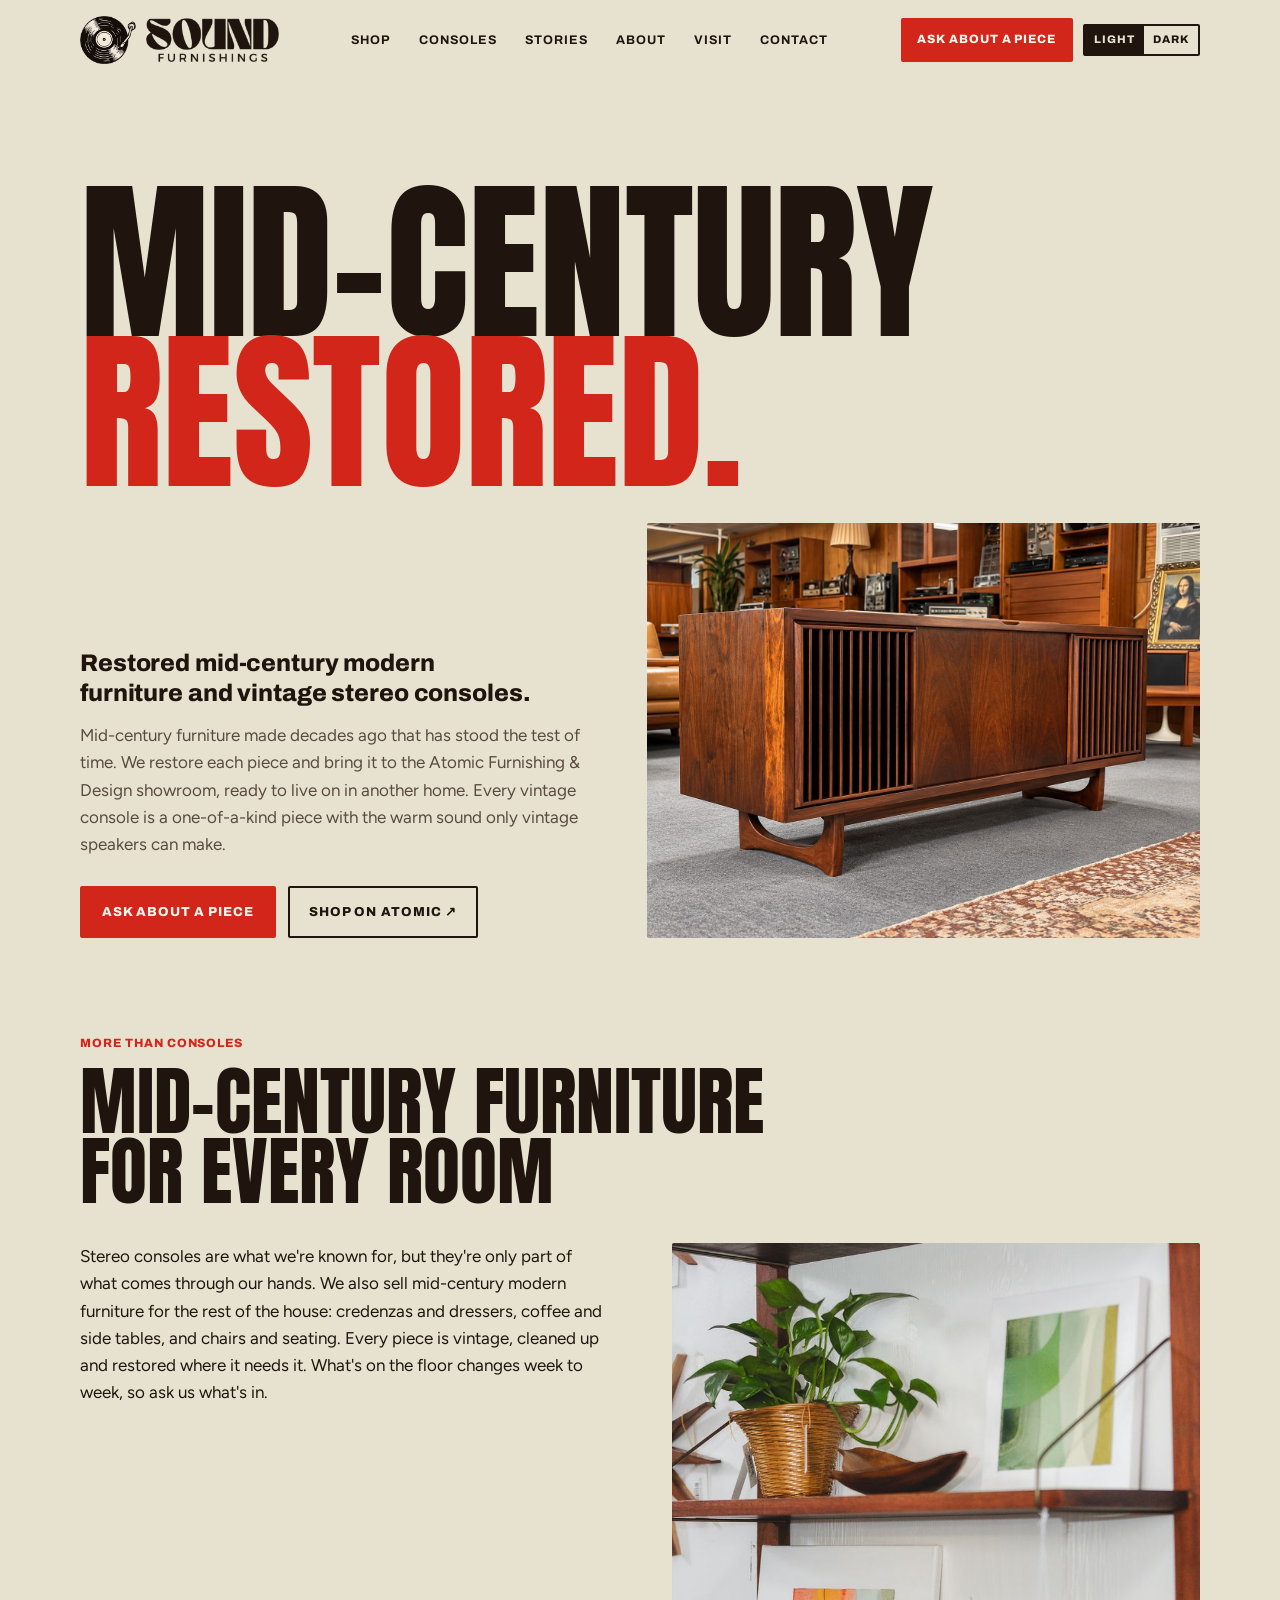
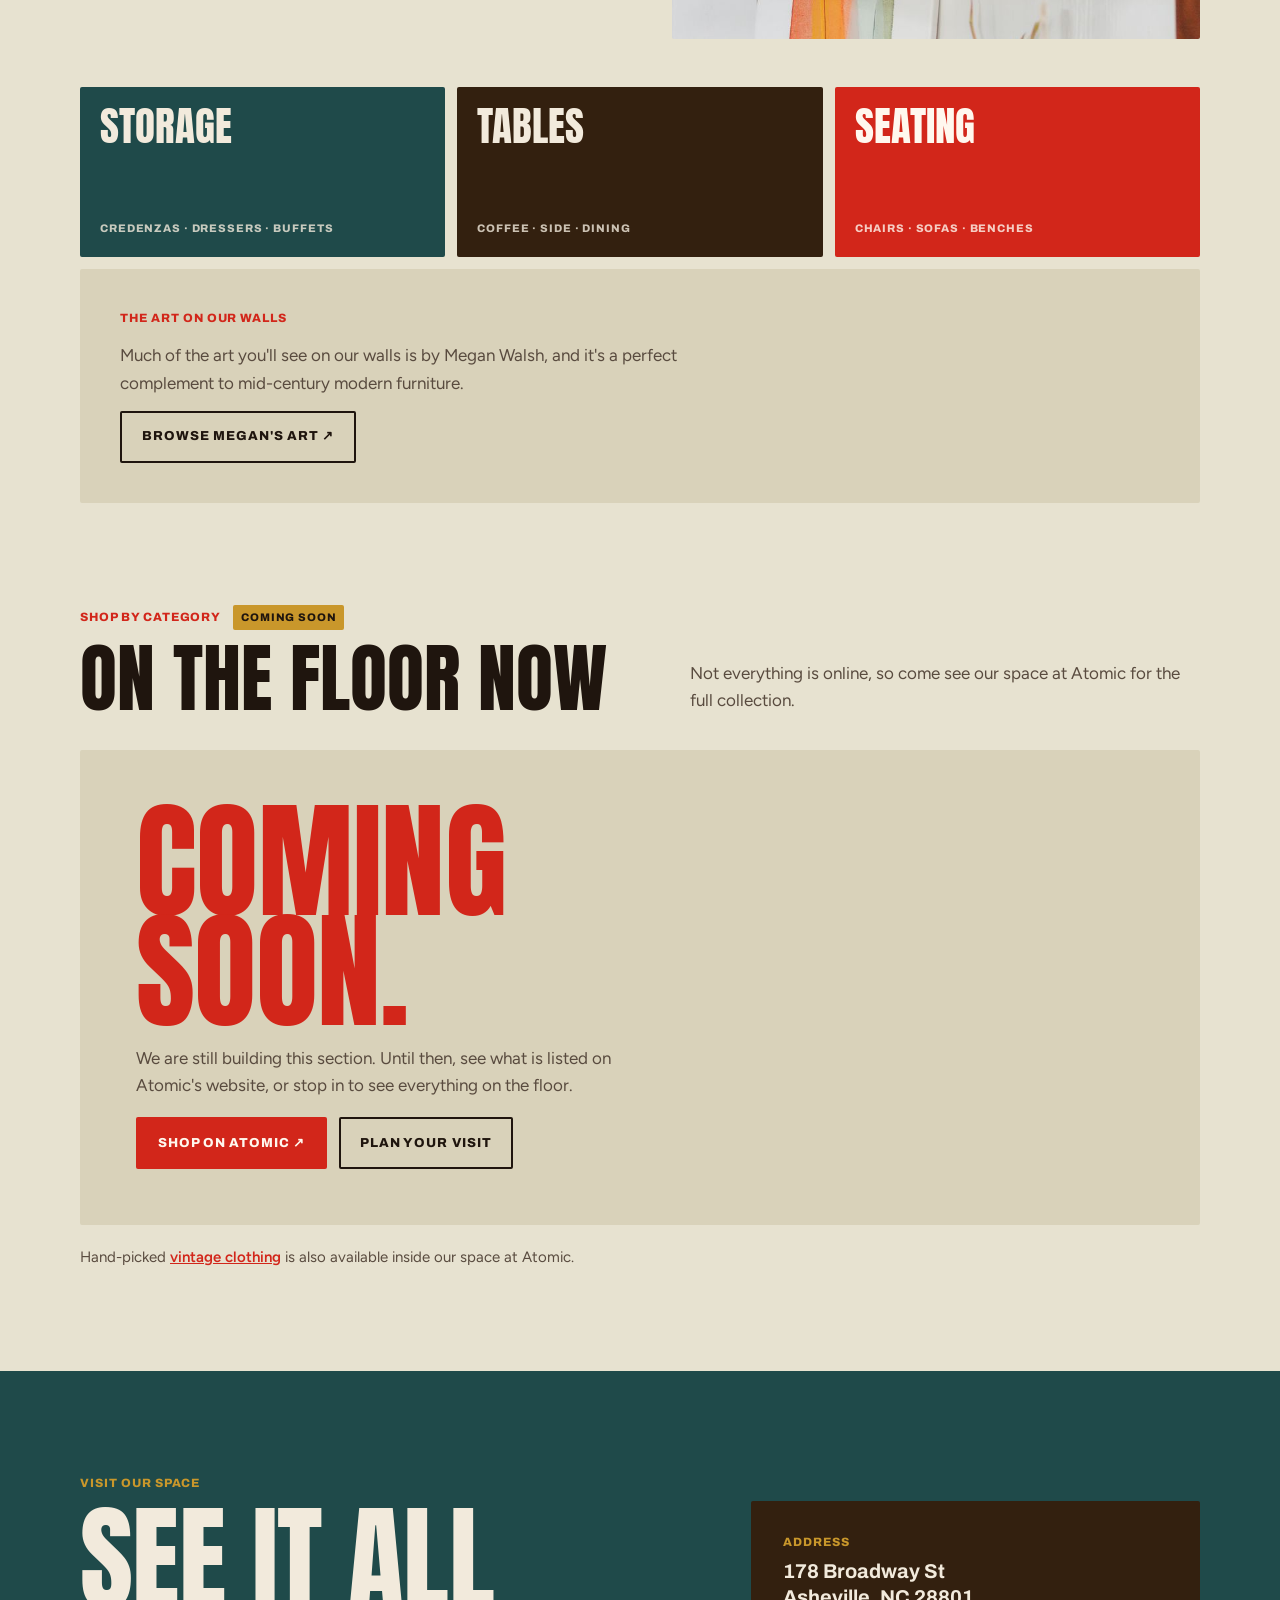
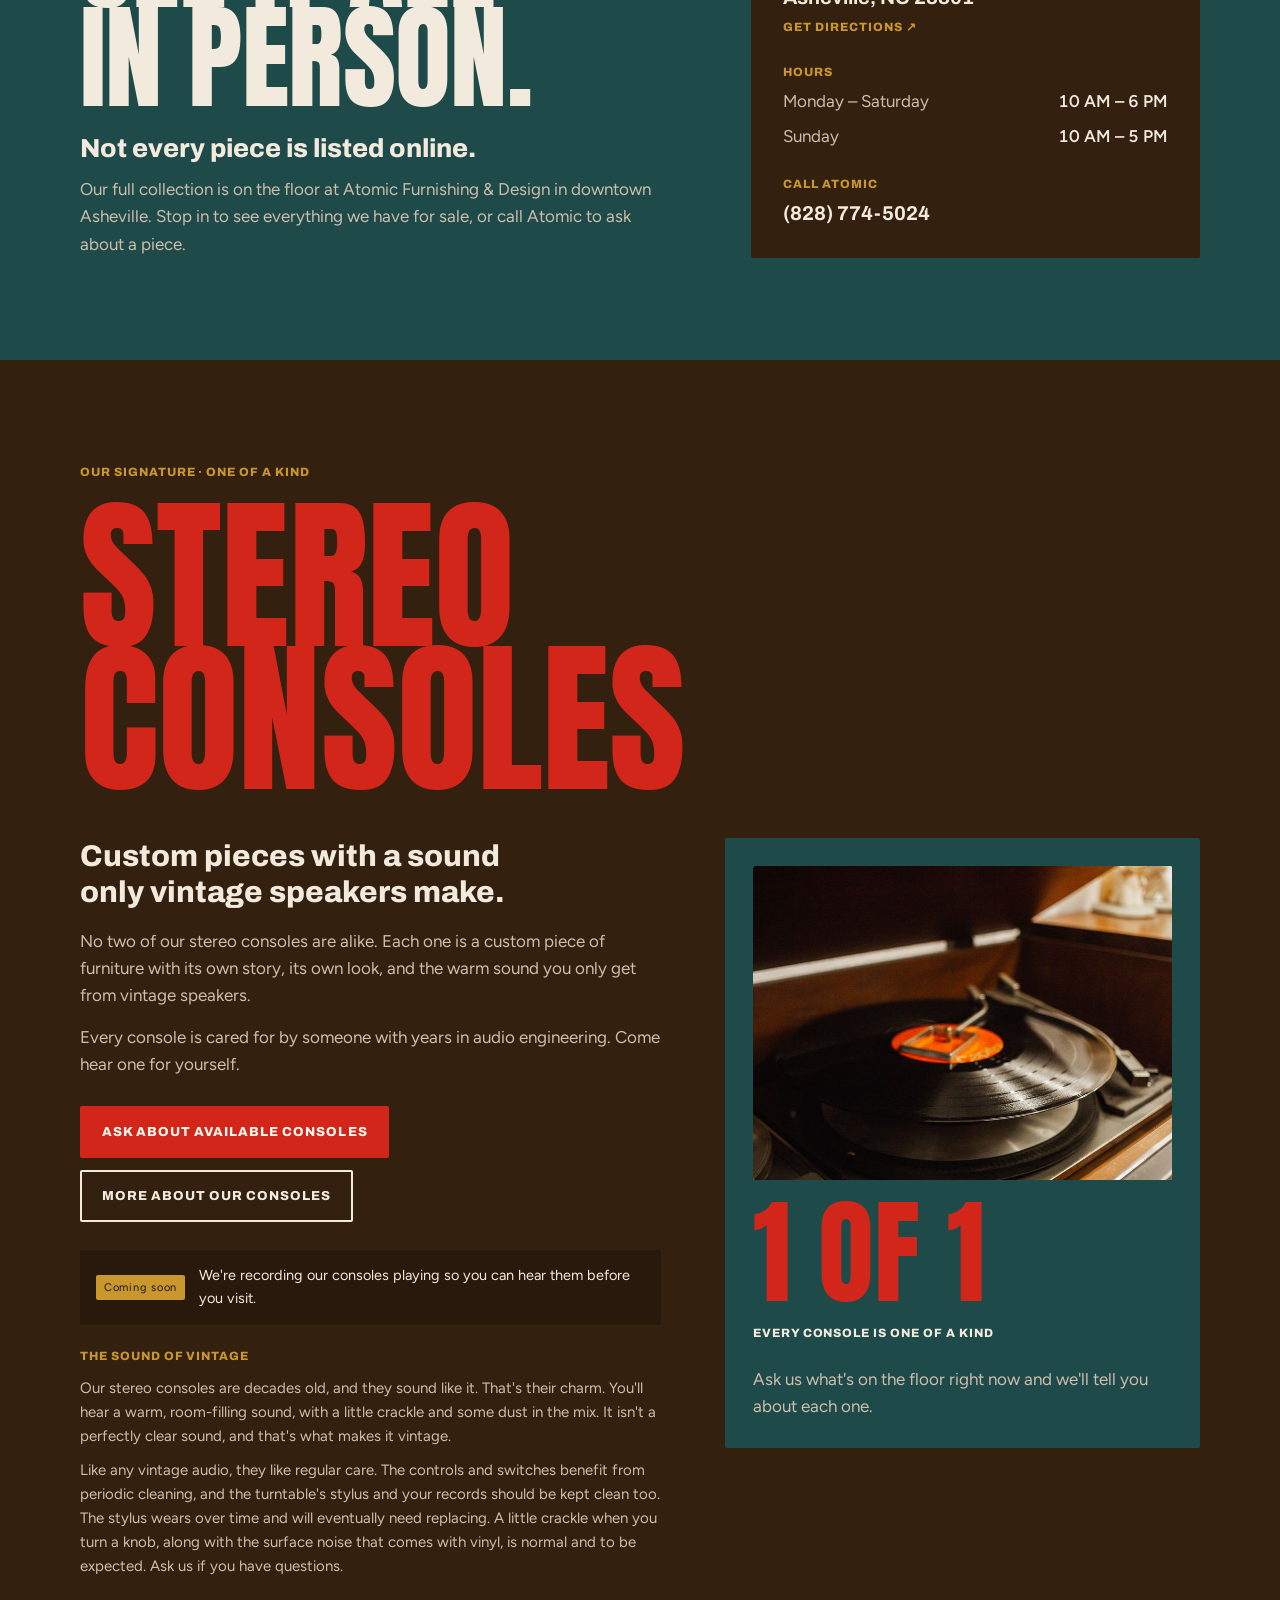
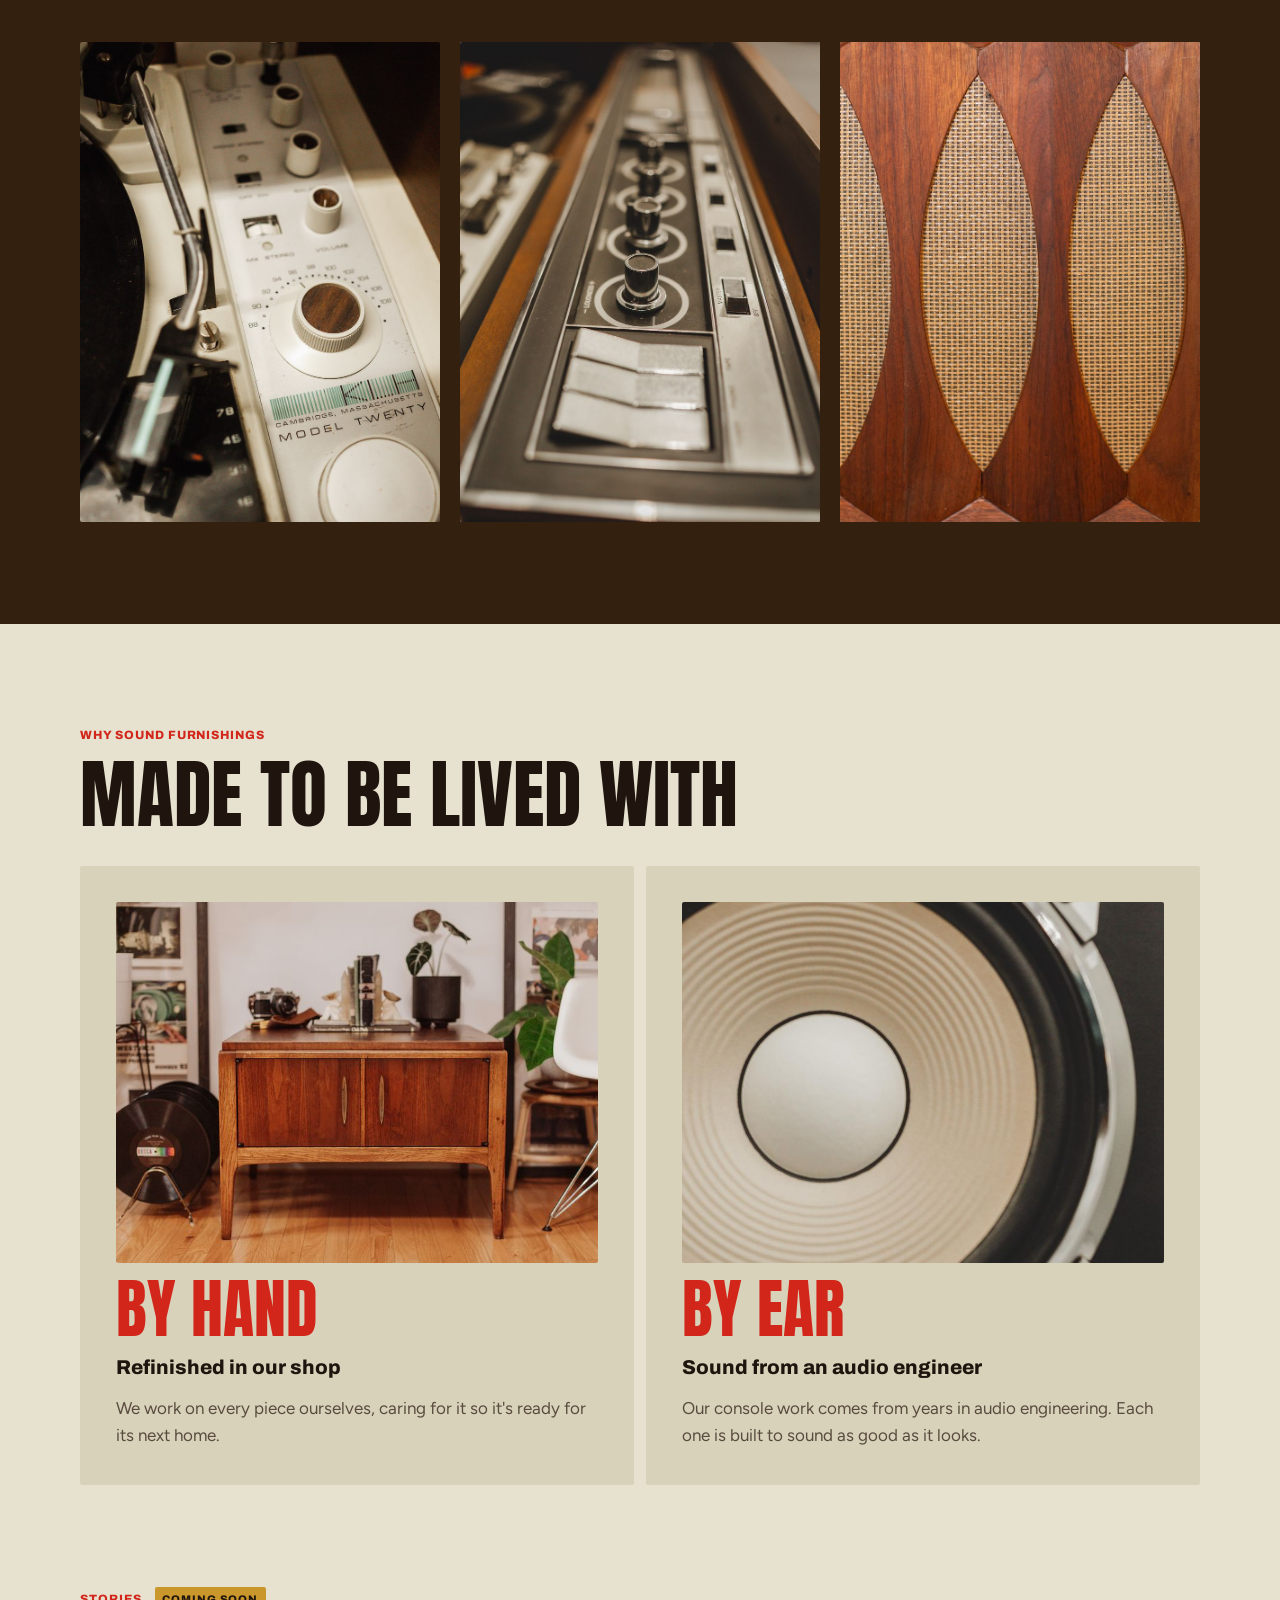
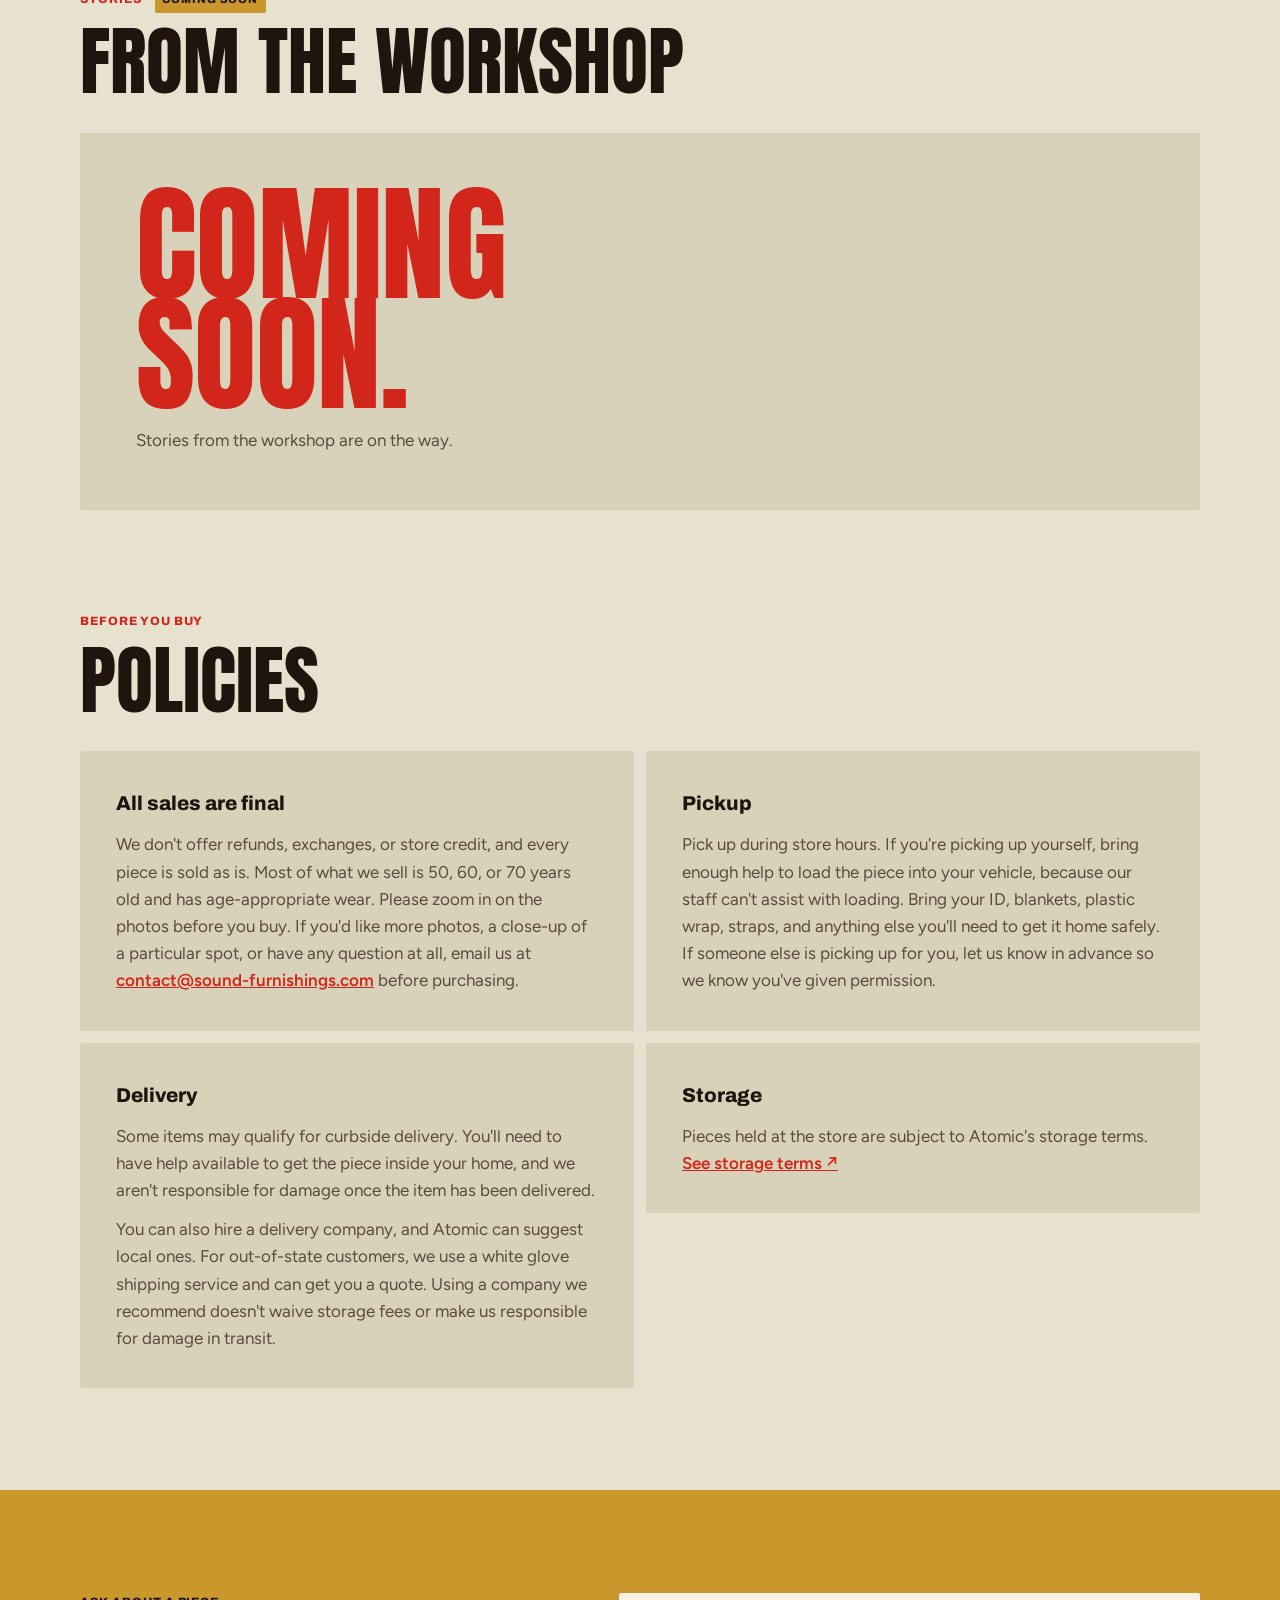
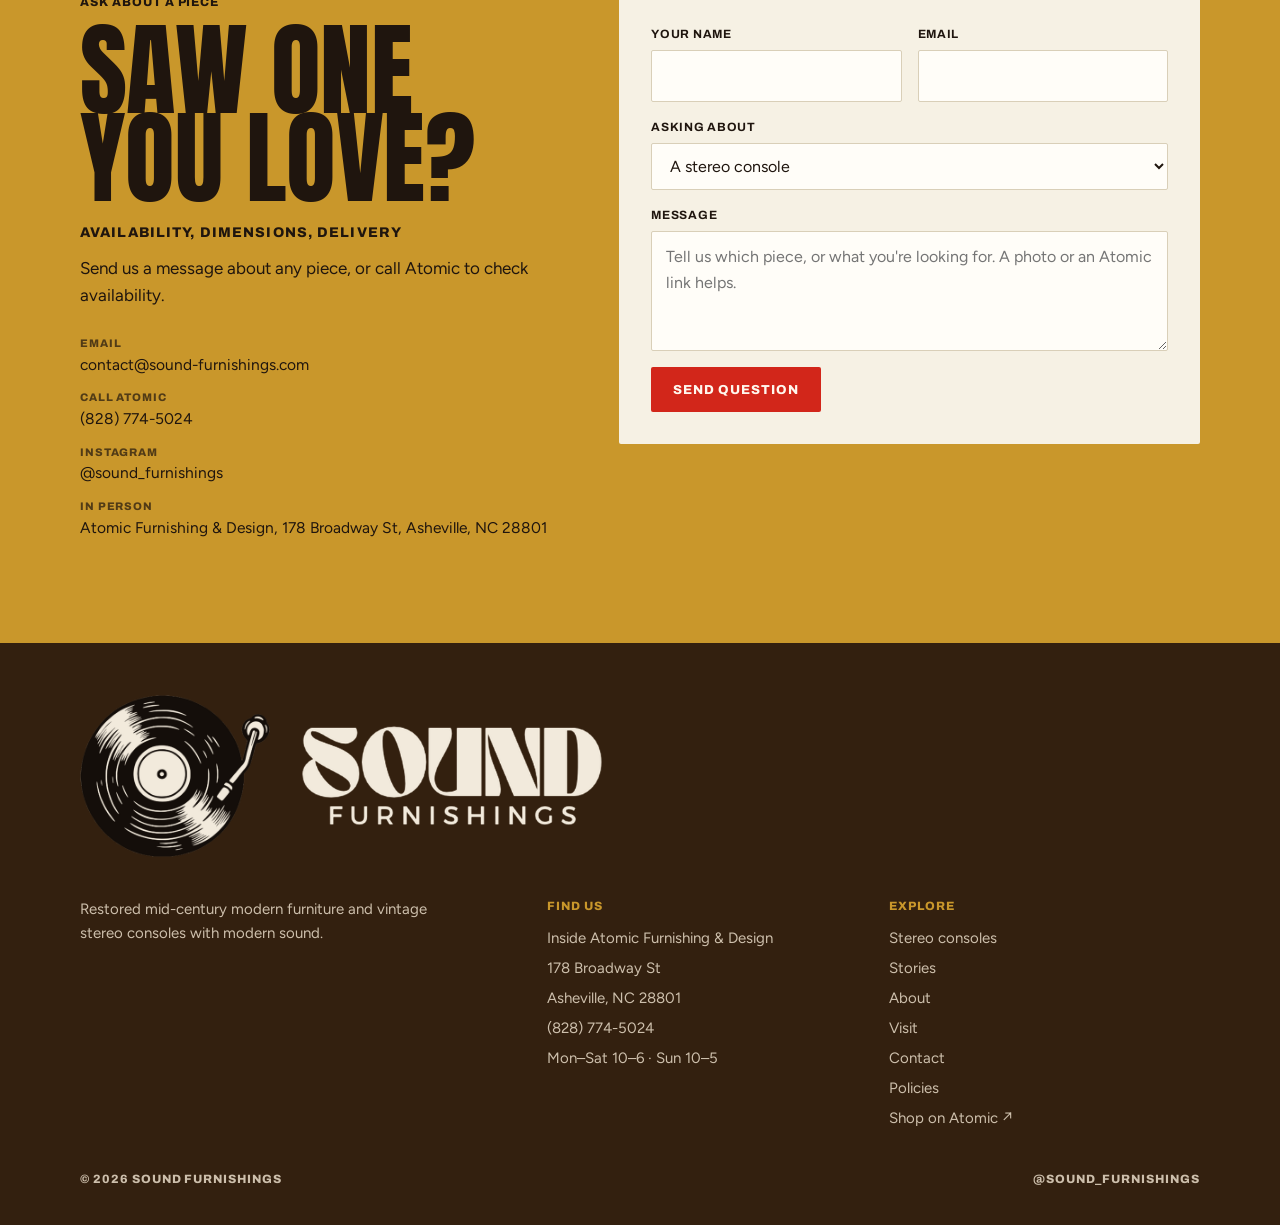
==== commit ef0bbed6: "Add furniture section, policies, vintage audio note; replace clip placeholders Co-Authored-By: Claud" ====
--- a/index.html
+++ b/index.html
@@ -57,6 +57,33 @@
     </div>
   </section>
 
+  <section id="furniture" style="padding-top:0">
+    <div class="wrap">
+      <div class="sec-head">
+        <div>
+          <p class="label">More than consoles</p>
+          <h2 class="head">Mid-century furniture for every room</h2>
+        </div>
+      </div>
+      <div class="split">
+        <div class="prose">
+          <p>Stereo consoles are what we're known for, but they're only part of what comes through our hands. We also sell mid-century modern furniture for the rest of the house: credenzas and dressers, coffee and side tables, and chairs and seating. Every piece is vintage, cleaned up and restored where it needs it. What's on the floor changes week to week, so ask us what's in.</p>
+        </div>
+        <img class="ph" src="/assets/photos/shelf-1400.jpg" srcset="/assets/photos/shelf-800.jpg 800w, /assets/photos/shelf-1400.jpg 1365w" sizes="(max-width:880px) 100vw, 50vw" alt="Walnut wall shelves with plants, a carved wooden bowl and abstract paintings" width="1365" height="2048" loading="lazy" decoding="async" style="object-position:50% 50%;aspect-ratio:4/3">
+      </div>
+      <div class="kinds">
+        <div class="kind" style="--tone:var(--teal)"><h3>Storage</h3><p class="label">Credenzas · dressers · buffets</p></div>
+        <div class="kind" style="--tone:var(--walnut)"><h3>Tables</h3><p class="label">Coffee · side · dining</p></div>
+        <div class="kind" style="--tone:var(--red);color:#FFF7EE"><h3>Seating</h3><p class="label">Chairs · sofas · benches</p></div>
+      </div>
+      <div class="art-note">
+        <p class="label">The art on our walls</p>
+        <p>Much of the art you'll see on our walls is by Megan Walsh, and it's a perfect complement to mid-century modern furniture.</p>
+        <div class="actions"><a class="btn btn-ghost" href="https://atomicfurnishings.com/collections/megan-walsh" target="_blank" rel="noopener">Browse Megan's art ↗</a></div>
+      </div>
+    </div>
+  </section>
+
   <section id="shop" style="padding-top:0">
     <div class="wrap">
       <div class="sec-head">
@@ -117,13 +144,14 @@
             <a class="btn btn-primary" href="/contact/">Ask about available consoles</a>
             <a class="btn btn-ghost" href="/consoles/">More about our consoles</a>
           </div>
+          <div class="listen"><span class="soon">Coming soon</span><span>We're recording our consoles playing so you can hear them before you visit.</span></div>
+          <div class="sound-note"><p class="label">The sound of vintage</p><p>Our stereo consoles are decades old, and they sound like it. That's their charm. You'll hear a warm, room-filling sound, with a little crackle and some dust in the mix. It isn't a perfectly clear sound, and that's what makes it vintage.</p><p>Like any vintage audio, they like regular care. The controls and switches benefit from periodic cleaning, and the turntable's stylus and your records should be kept clean too. The stylus wears over time and will eventually need replacing. A little crackle when you turn a knob, along with the surface noise that comes with vinyl, is normal and to be expected. Ask us if you have questions.</p></div>
         </div>
         <aside class="spec" aria-label="Every console is one of a kind">
           <img class="ph" src="/assets/photos/turntable-1400.jpg" srcset="/assets/photos/turntable-800.jpg 800w, /assets/photos/turntable-1400.jpg 1365w" sizes="(max-width:880px) 100vw, 40vw" alt="Vintage turntable playing a record inside a wood console" width="1365" height="2048" loading="lazy" decoding="async" style="object-position:50% 36%;aspect-ratio:4/3">
           <p class="oneofone" aria-hidden="true">1 of 1</p>
           <p class="label" style="color:var(--on-dark)">Every console is one of a kind</p>
           <p style="color:var(--on-dark-soft)">Ask us what's on the floor right now and we'll tell you about each one.</p>
-          <div class="listen"><span class="play" aria-hidden="true"></span><span>Your clip of a console playing goes here.</span></div>
         </aside>
       </div>
     <div class="strip"><img class="ph" src="/assets/photos/klh-1400.jpg" srcset="/assets/photos/klh-800.jpg 800w, /assets/photos/klh-1400.jpg 1400w" sizes="(max-width:560px) 100vw, 33vw" alt="Vintage KLH Model Twenty stereo controls and tonearm" width="1400" height="1867" loading="lazy" decoding="async" style="object-position:50% 50%"><img class="ph" src="/assets/photos/controls-1400.jpg" srcset="/assets/photos/controls-800.jpg 800w, /assets/photos/controls-1400.jpg 1365w" sizes="(max-width:560px) 50vw, 33vw" alt="Black knobs and chrome switches on the control panel of a vintage stereo console" width="1365" height="2048" loading="lazy" decoding="async" style="object-position:50% 60%"><img class="ph" src="/assets/photos/walnut-panel-1400.jpg" srcset="/assets/photos/walnut-panel-800.jpg 800w, /assets/photos/walnut-panel-1400.jpg 1365w" sizes="(max-width:560px) 50vw, 33vw" alt="Walnut speaker panel with oval woven grille cloth on a vintage console" width="1365" height="2048" loading="lazy" decoding="async" style="object-position:50% 40%"></div>
@@ -164,6 +192,36 @@
         </div>
       </div>
       <div class="coming"><p class="giant" aria-hidden="true">Coming<br>soon.</p><p>Stories from the workshop are on the way.</p></div>
+    </div>
+  </section>
+
+  <section id="policies" style="padding-top:0">
+    <div class="wrap">
+      <div class="sec-head">
+        <div>
+          <p class="label">Before you buy</p>
+          <h2 class="head">Policies</h2>
+        </div>
+      </div>
+      <div class="policies">
+        <div class="pillar">
+          <h3>All sales are final</h3>
+          <p>We don't offer refunds, exchanges, or store credit, and every piece is sold as is. Most of what we sell is 50, 60, or 70 years old and has age-appropriate wear. Please zoom in on the photos before you buy. If you'd like more photos, a close-up of a particular spot, or have any question at all, email us at <a href="mailto:contact@sound-furnishings.com">contact@sound-furnishings.com</a> before purchasing.</p>
+        </div>
+        <div class="pillar">
+          <h3>Pickup</h3>
+          <p>Pick up during store hours. If you're picking up yourself, bring enough help to load the piece into your vehicle, because our staff can't assist with loading. Bring your ID, blankets, plastic wrap, straps, and anything else you'll need to get it home safely. If someone else is picking up for you, let us know in advance so we know you've given permission.</p>
+        </div>
+        <div class="pillar">
+          <h3>Delivery</h3>
+          <p>Some items may qualify for curbside delivery. You'll need to have help available to get the piece inside your home, and we aren't responsible for damage once the item has been delivered.</p>
+          <p>You can also hire a delivery company, and Atomic can suggest local ones. For out-of-state customers, we use a white glove shipping service and can get you a quote. Using a company we recommend doesn't waive storage fees or make us responsible for damage in transit.</p>
+        </div>
+        <div class="pillar">
+          <h3>Storage</h3>
+          <p>Pieces held at the store are subject to Atomic's storage terms. <a href="https://atomicfurnishings.com/pages/faq" target="_blank" rel="noopener">See storage terms ↗</a></p>
+        </div>
+      </div>
     </div>
   </section>
 
@@ -208,7 +266,7 @@
       </div>
       <div>
         <p class="label">Explore</p>
-        <ul><li><a href="/consoles/">Stereo consoles</a></li><li><a href="/stories/">Stories</a></li><li><a href="/about/">About</a></li><li><a href="/visit/">Visit</a></li><li><a href="/contact/">Contact</a></li><li><a href="https://atomicfurnishings.com/collections/sound-furnishings" target="_blank" rel="noopener">Shop on Atomic ↗</a></li></ul>
+        <ul><li><a href="/consoles/">Stereo consoles</a></li><li><a href="/stories/">Stories</a></li><li><a href="/about/">About</a></li><li><a href="/visit/">Visit</a></li><li><a href="/contact/">Contact</a></li><li><a href="/#policies">Policies</a></li><li><a href="https://atomicfurnishings.com/collections/sound-furnishings" target="_blank" rel="noopener">Shop on Atomic ↗</a></li></ul>
       </div>
     </div>
     <div class="foot-base"><p class="label">© 2026 Sound Furnishings</p><p class="label">@sound_furnishings</p></div>
--- a/style.css
+++ b/style.css
@@ -284,3 +284,22 @@
 .g2{display:grid;grid-template-columns:minmax(0,2fr) minmax(0,1fr);grid-template-rows:1fr;gap:clamp(8px,1.6vw,20px);aspect-ratio:3/1}
 .g2 .ph{height:100%}
 @media (max-width:560px){.g2{aspect-ratio:2/1}}
+
+/* ---- sections added Oct 2026 ---- */
+.listen .soon,.listen-block .soon{margin:0;flex:none}
+.sound-note{display:grid;gap:10px;color:var(--on-dark-soft);font-size:15px}
+.sound-note .label{color:var(--mustard)}
+.kinds{display:grid;grid-template-columns:repeat(3,minmax(0,1fr));gap:12px;margin-top:clamp(28px,4vw,48px)}
+.kind{display:flex;flex-direction:column;justify-content:space-between;gap:24px;min-height:170px;padding:20px;border-radius:2px;background:var(--tone);color:var(--on-dark)}
+.kind h3{font-family:var(--font-display);font-weight:400;text-transform:uppercase;font-size:clamp(30px,3.2vw,42px);line-height:.95}
+.kind .label{opacity:.8;font-size:11px}
+@media (max-width:700px){.kinds{grid-template-columns:minmax(0,1fr)}.kind{min-height:130px}}
+.art-note{margin-top:12px;background:var(--field);border-radius:2px;padding:clamp(24px,4vw,40px);display:grid;gap:14px;justify-items:start}
+.art-note .label{color:var(--red)}
+.art-note p:not(.label){max-width:36em;color:var(--ink-soft)}
+.art-note .actions{margin:0}
+.policies{display:grid;grid-template-columns:repeat(2,minmax(0,1fr));gap:12px;align-items:start}
+.policies .pillar a{color:var(--red);font-weight:600}
+@media (max-width:700px){.policies{grid-template-columns:minmax(0,1fr)}}
+.sig-grid .listen{margin-top:28px}
+.sig-grid .sound-note{margin-top:22px}
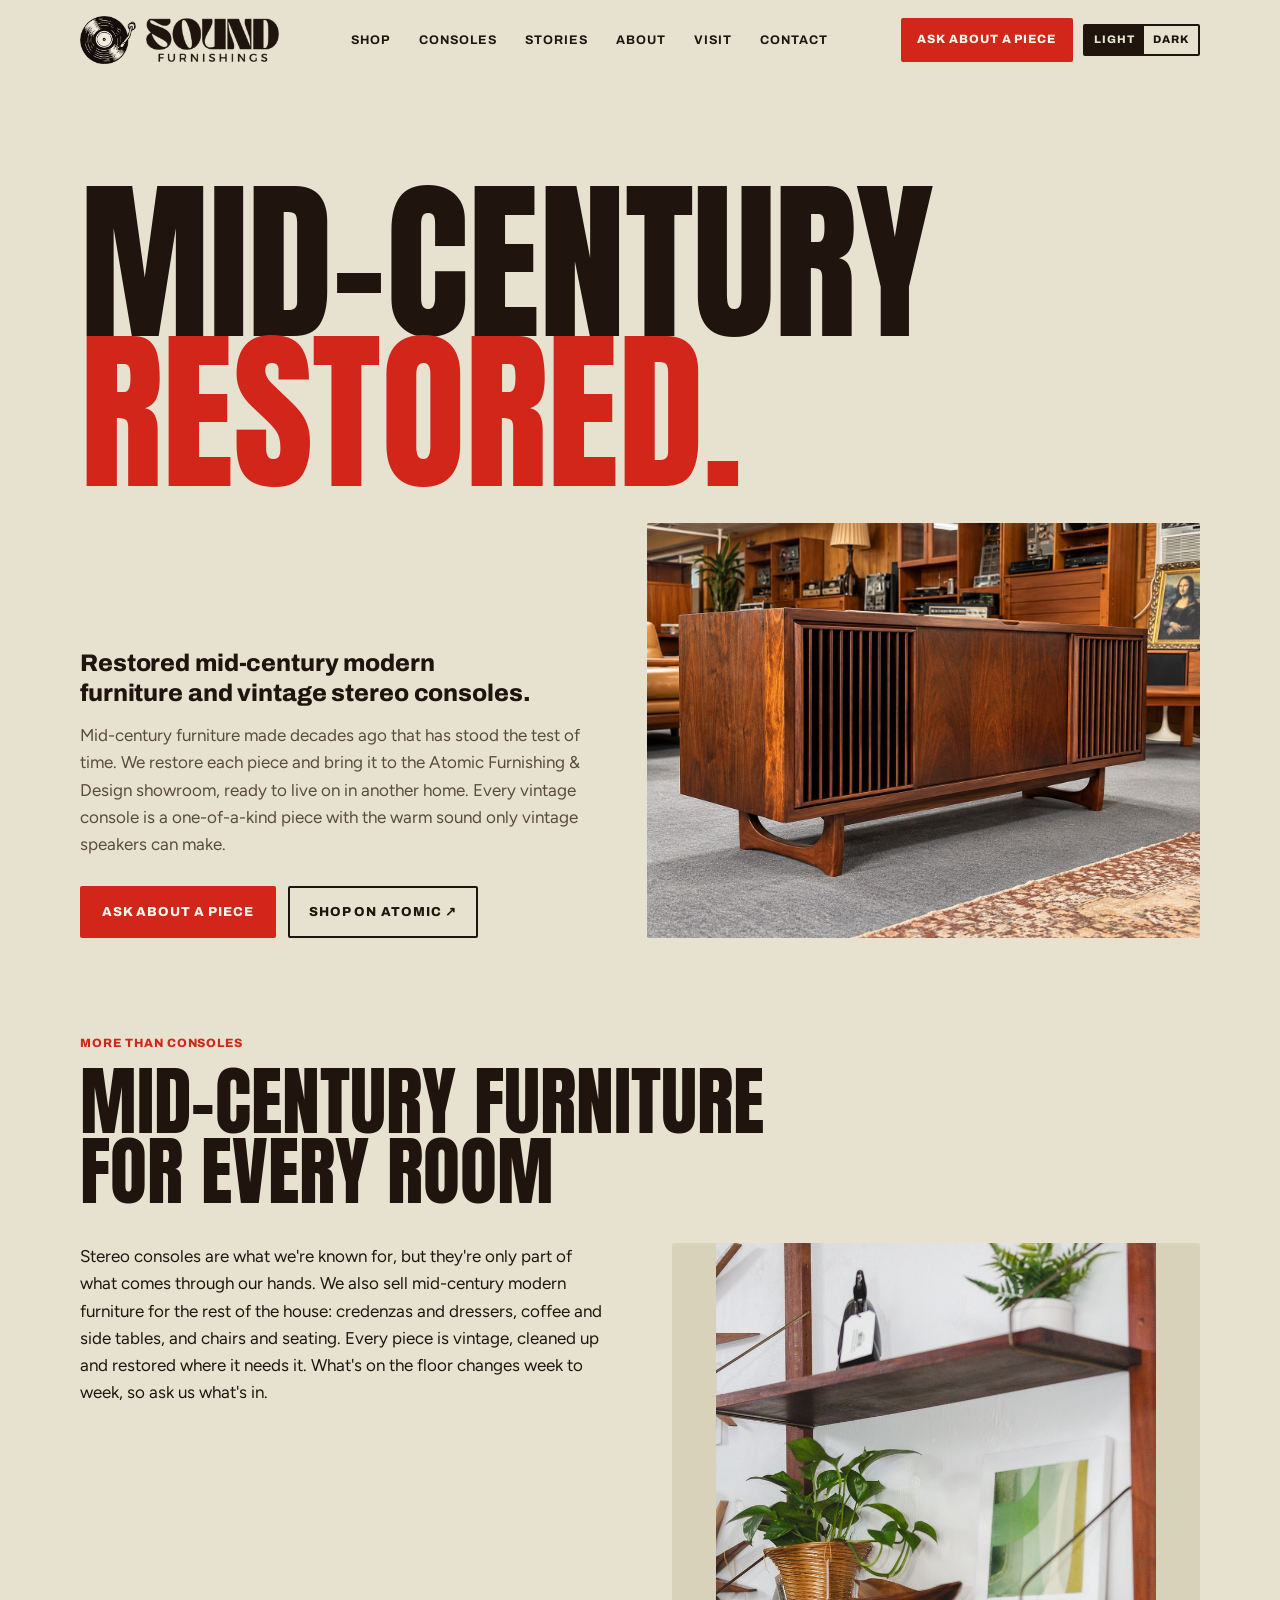
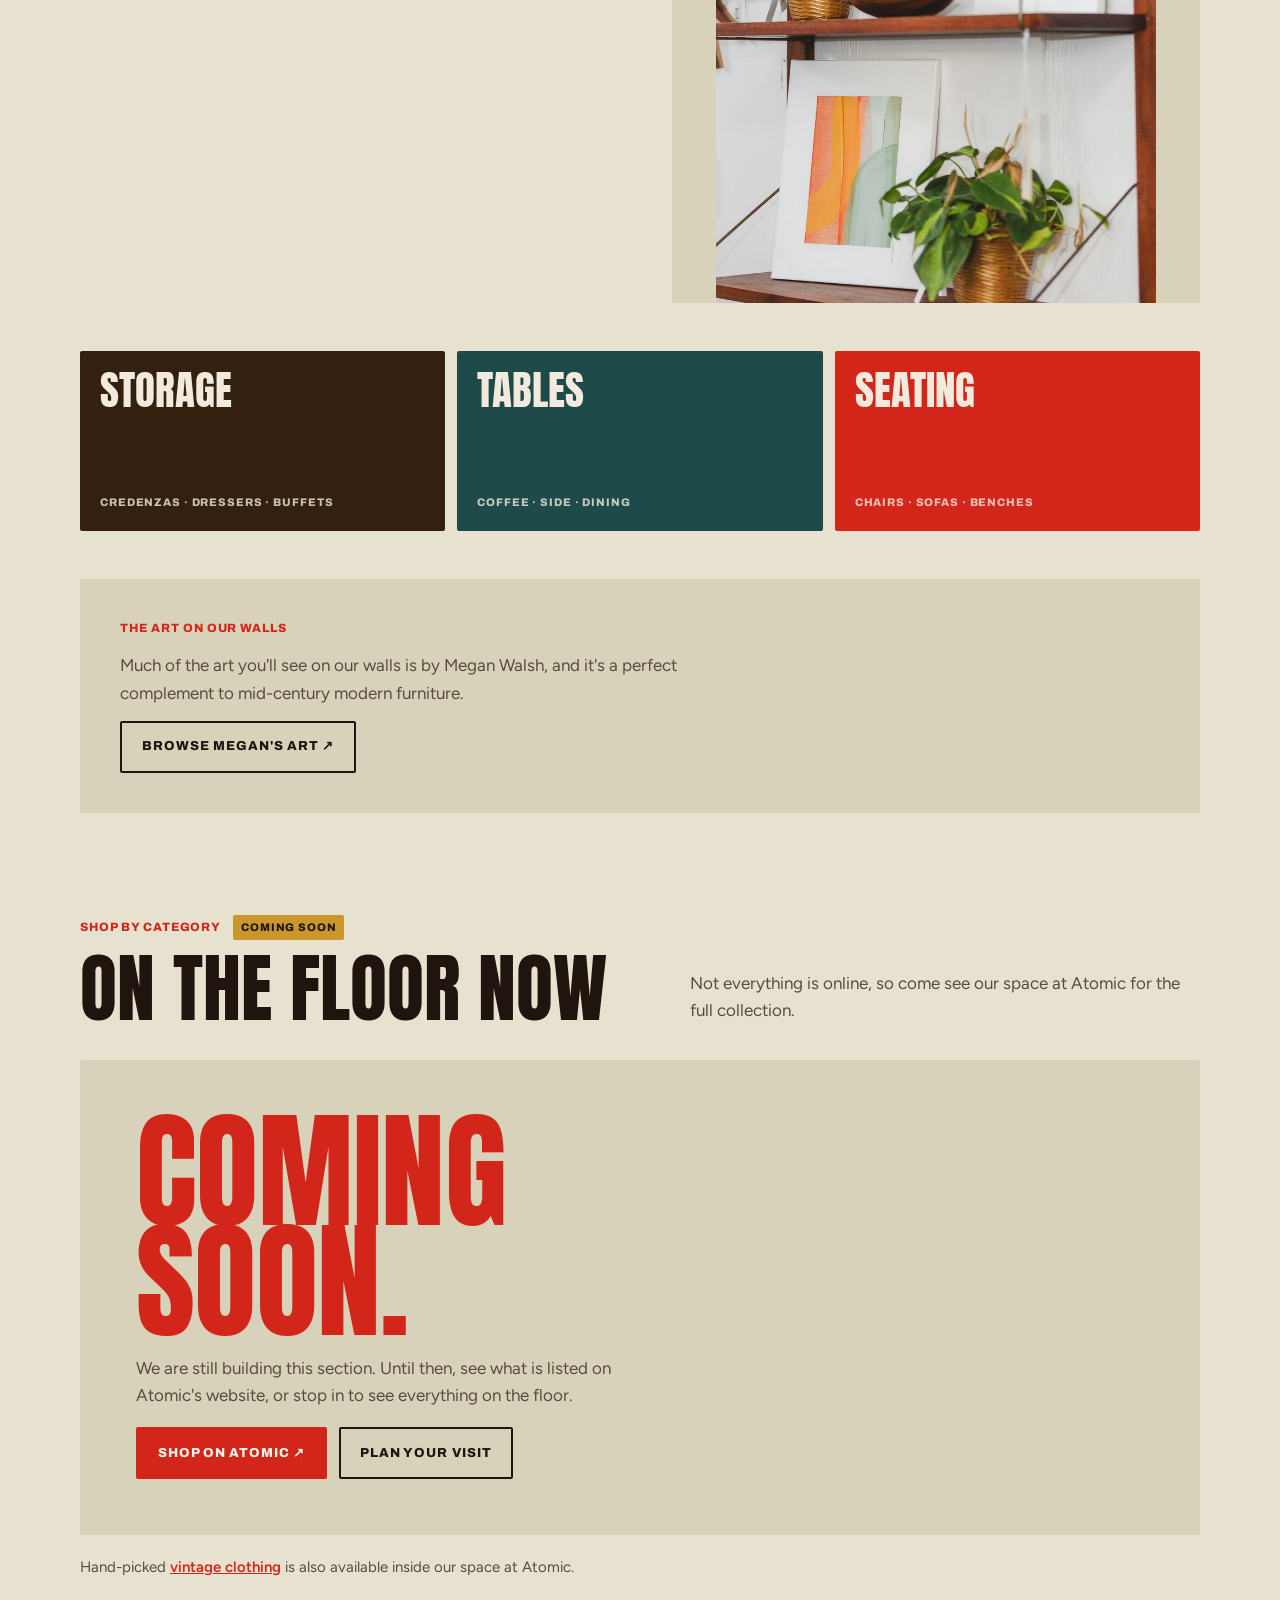
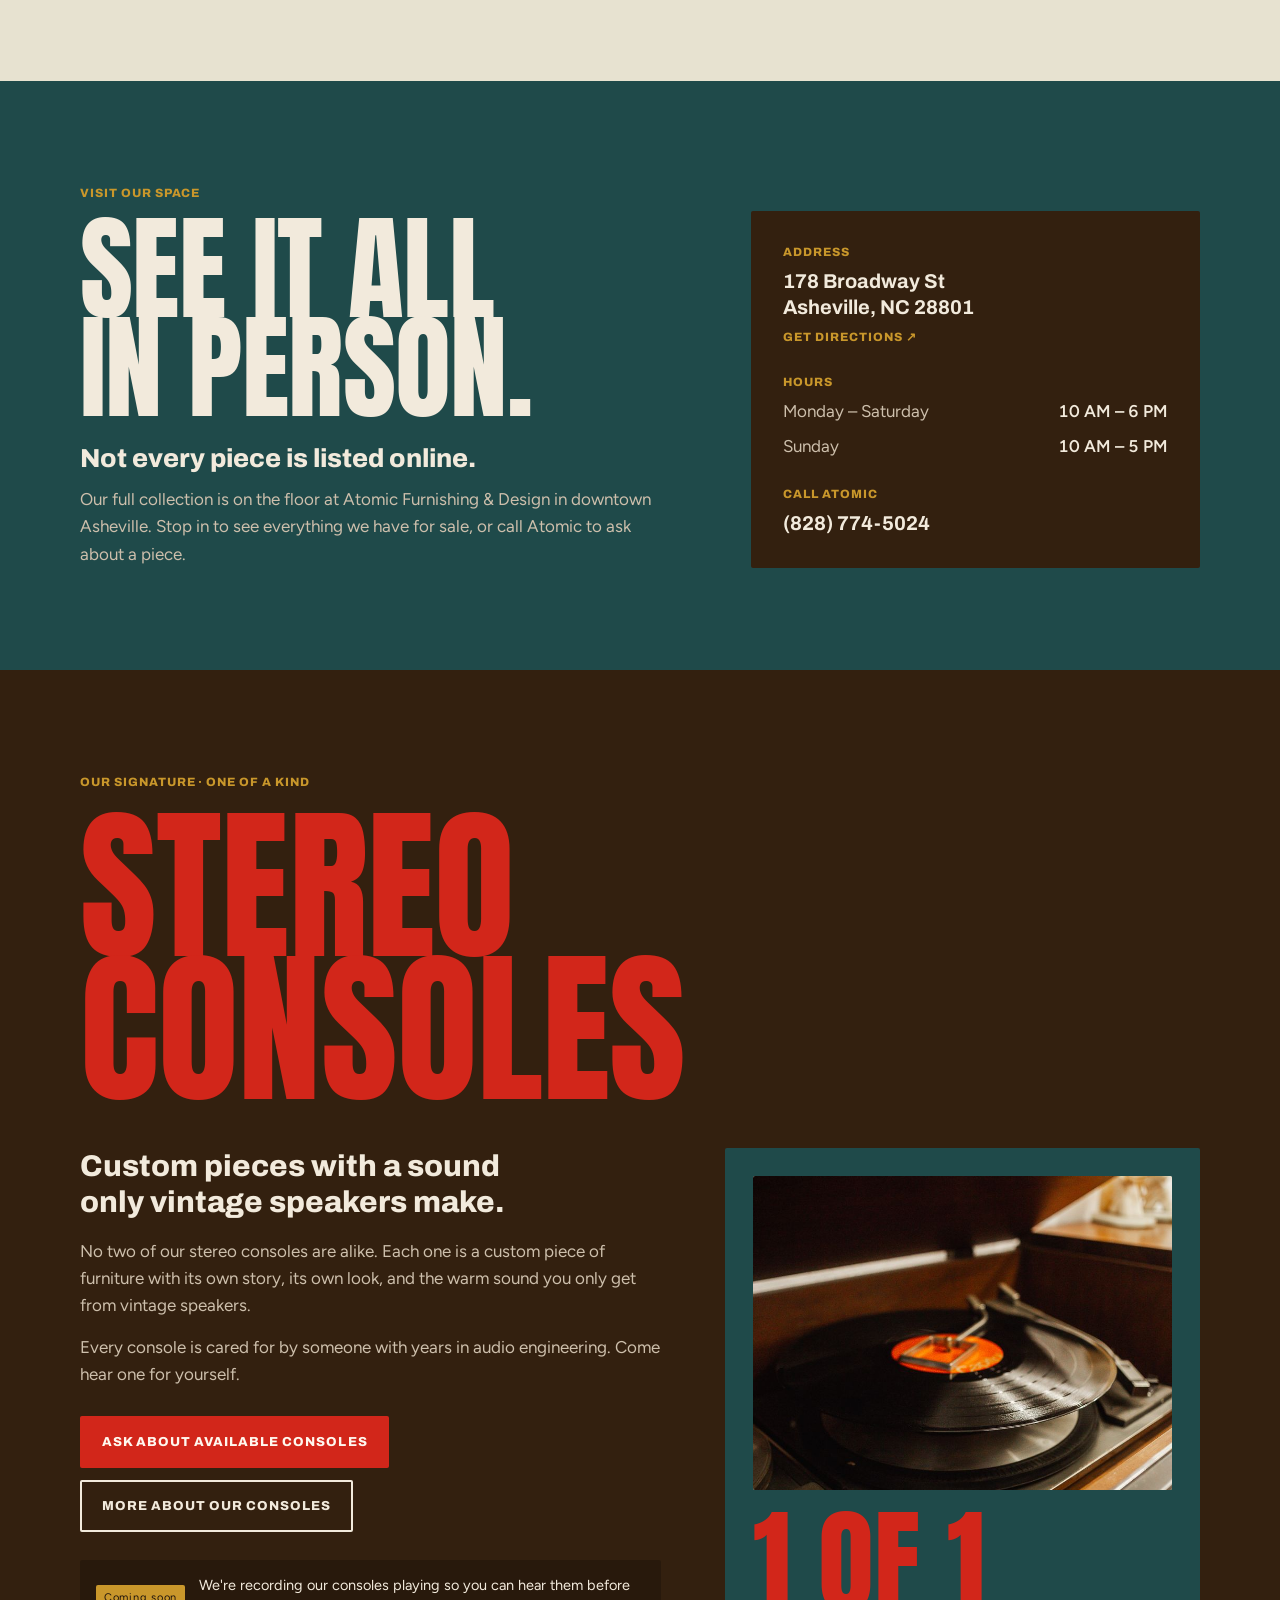
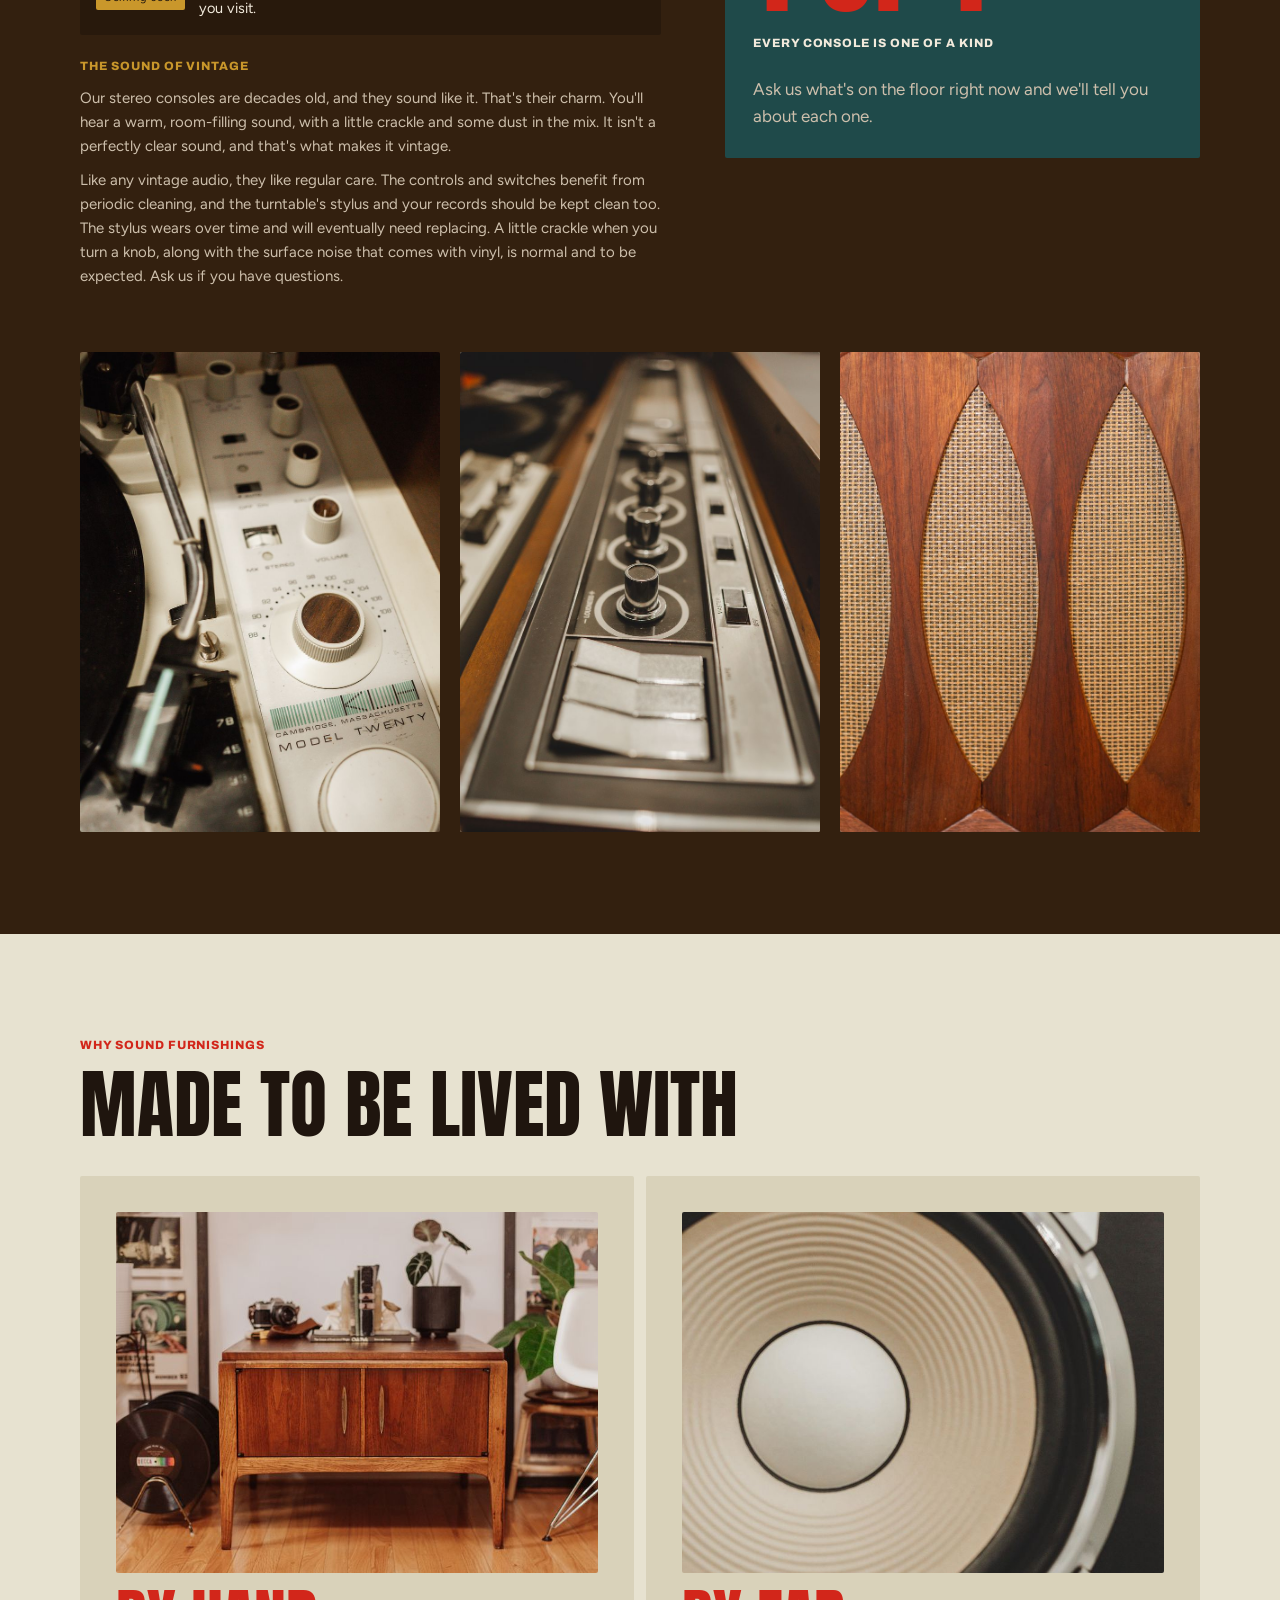
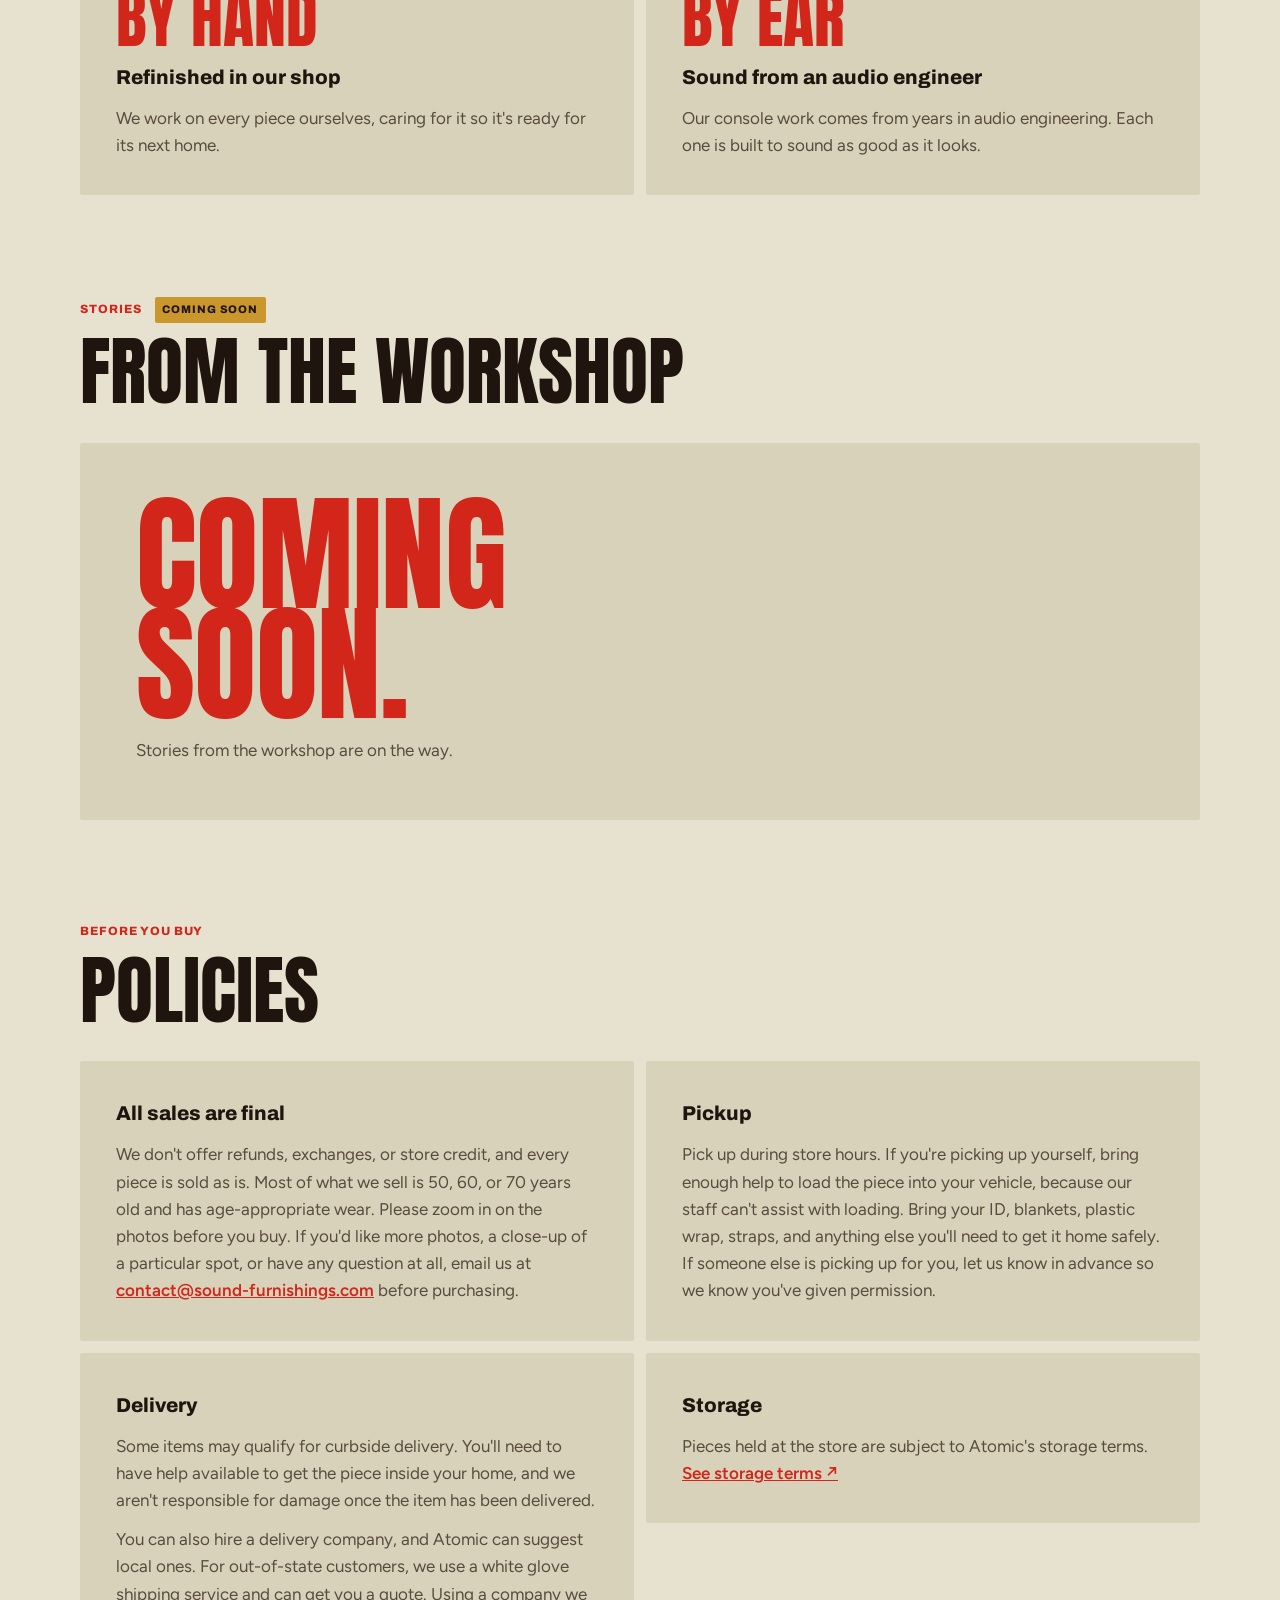
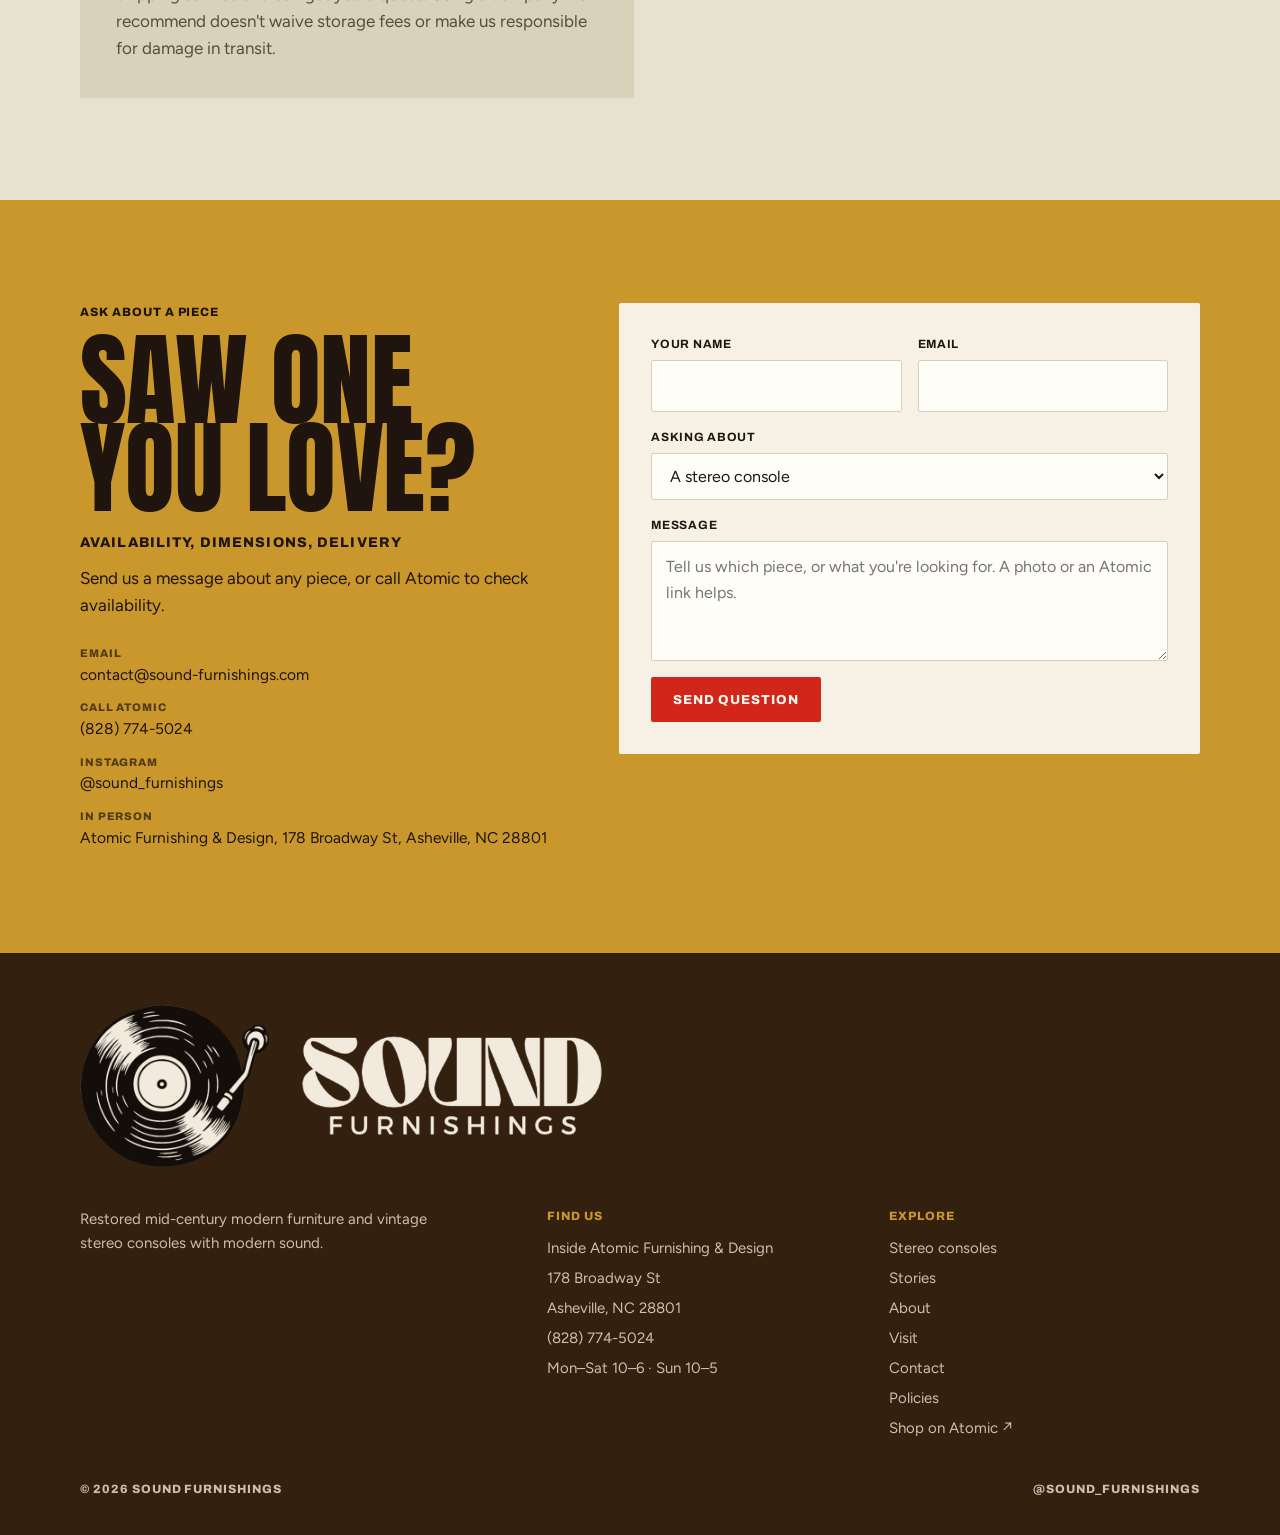
==== commit 9ceb8ee1: "Fix layout and spacing in the More than consoles section Swap Storage/Tables tile colors to walnut/t" ====
--- a/index.html
+++ b/index.html
@@ -66,15 +66,15 @@
         </div>
       </div>
       <div class="split">
-        <div class="prose">
+        <div class="prose" style="max-width:36em">
           <p>Stereo consoles are what we're known for, but they're only part of what comes through our hands. We also sell mid-century modern furniture for the rest of the house: credenzas and dressers, coffee and side tables, and chairs and seating. Every piece is vintage, cleaned up and restored where it needs it. What's on the floor changes week to week, so ask us what's in.</p>
         </div>
-        <img class="ph" src="/assets/photos/shelf-1400.jpg" srcset="/assets/photos/shelf-800.jpg 800w, /assets/photos/shelf-1400.jpg 1365w" sizes="(max-width:880px) 100vw, 50vw" alt="Walnut wall shelves with plants, a carved wooden bowl and abstract paintings" width="1365" height="2048" loading="lazy" decoding="async" style="object-position:50% 50%;aspect-ratio:4/3">
+        <img class="ph" src="/assets/photos/shelf-1400.jpg" srcset="/assets/photos/shelf-800.jpg 800w, /assets/photos/shelf-1400.jpg 1365w" sizes="(max-width:880px) 100vw, 50vw" alt="Walnut wall shelves with plants, a carved wooden bowl and abstract paintings" width="1365" height="2048" loading="lazy" decoding="async" style="aspect-ratio:4/5;object-fit:contain">
       </div>
       <div class="kinds">
-        <div class="kind" style="--tone:var(--teal)"><h3>Storage</h3><p class="label">Credenzas · dressers · buffets</p></div>
-        <div class="kind" style="--tone:var(--walnut)"><h3>Tables</h3><p class="label">Coffee · side · dining</p></div>
-        <div class="kind" style="--tone:var(--red);color:#FFF7EE"><h3>Seating</h3><p class="label">Chairs · sofas · benches</p></div>
+        <div class="kind" style="--tone:var(--walnut)"><h3>Storage</h3><p class="label">Credenzas · dressers · buffets</p></div>
+        <div class="kind" style="--tone:var(--teal)"><h3>Tables</h3><p class="label">Coffee · side · dining</p></div>
+        <div class="kind" style="--tone:var(--red)"><h3>Seating</h3><p class="label">Chairs · sofas · benches</p></div>
       </div>
       <div class="art-note">
         <p class="label">The art on our walls</p>
--- a/style.css
+++ b/style.css
@@ -290,11 +290,12 @@
 .sound-note{display:grid;gap:10px;color:var(--on-dark-soft);font-size:15px}
 .sound-note .label{color:var(--mustard)}
 .kinds{display:grid;grid-template-columns:repeat(3,minmax(0,1fr));gap:12px;margin-top:clamp(28px,4vw,48px)}
-.kind{display:flex;flex-direction:column;justify-content:space-between;gap:24px;min-height:170px;padding:20px;border-radius:2px;background:var(--tone);color:var(--on-dark)}
+.kind{display:flex;flex-direction:column;justify-content:space-between;gap:24px;min-height:180px;padding:20px;border-radius:2px;background:var(--tone);color:var(--on-dark)}
 .kind h3{font-family:var(--font-display);font-weight:400;text-transform:uppercase;font-size:clamp(30px,3.2vw,42px);line-height:.95}
 .kind .label{opacity:.8;font-size:11px}
-@media (max-width:700px){.kinds{grid-template-columns:minmax(0,1fr)}.kind{min-height:130px}}
-.art-note{margin-top:12px;background:var(--field);border-radius:2px;padding:clamp(24px,4vw,40px);display:grid;gap:14px;justify-items:start}
+@media (max-width:880px){.kinds{grid-template-columns:repeat(2,minmax(0,1fr))}}
+@media (max-width:520px){.kinds{grid-template-columns:minmax(0,1fr)}.kind{min-height:130px}}
+.art-note{margin-top:48px;background:var(--field);border-radius:2px;padding:clamp(24px,4vw,40px);display:grid;gap:14px;justify-items:start}
 .art-note .label{color:var(--red)}
 .art-note p:not(.label){max-width:36em;color:var(--ink-soft)}
 .art-note .actions{margin:0}
